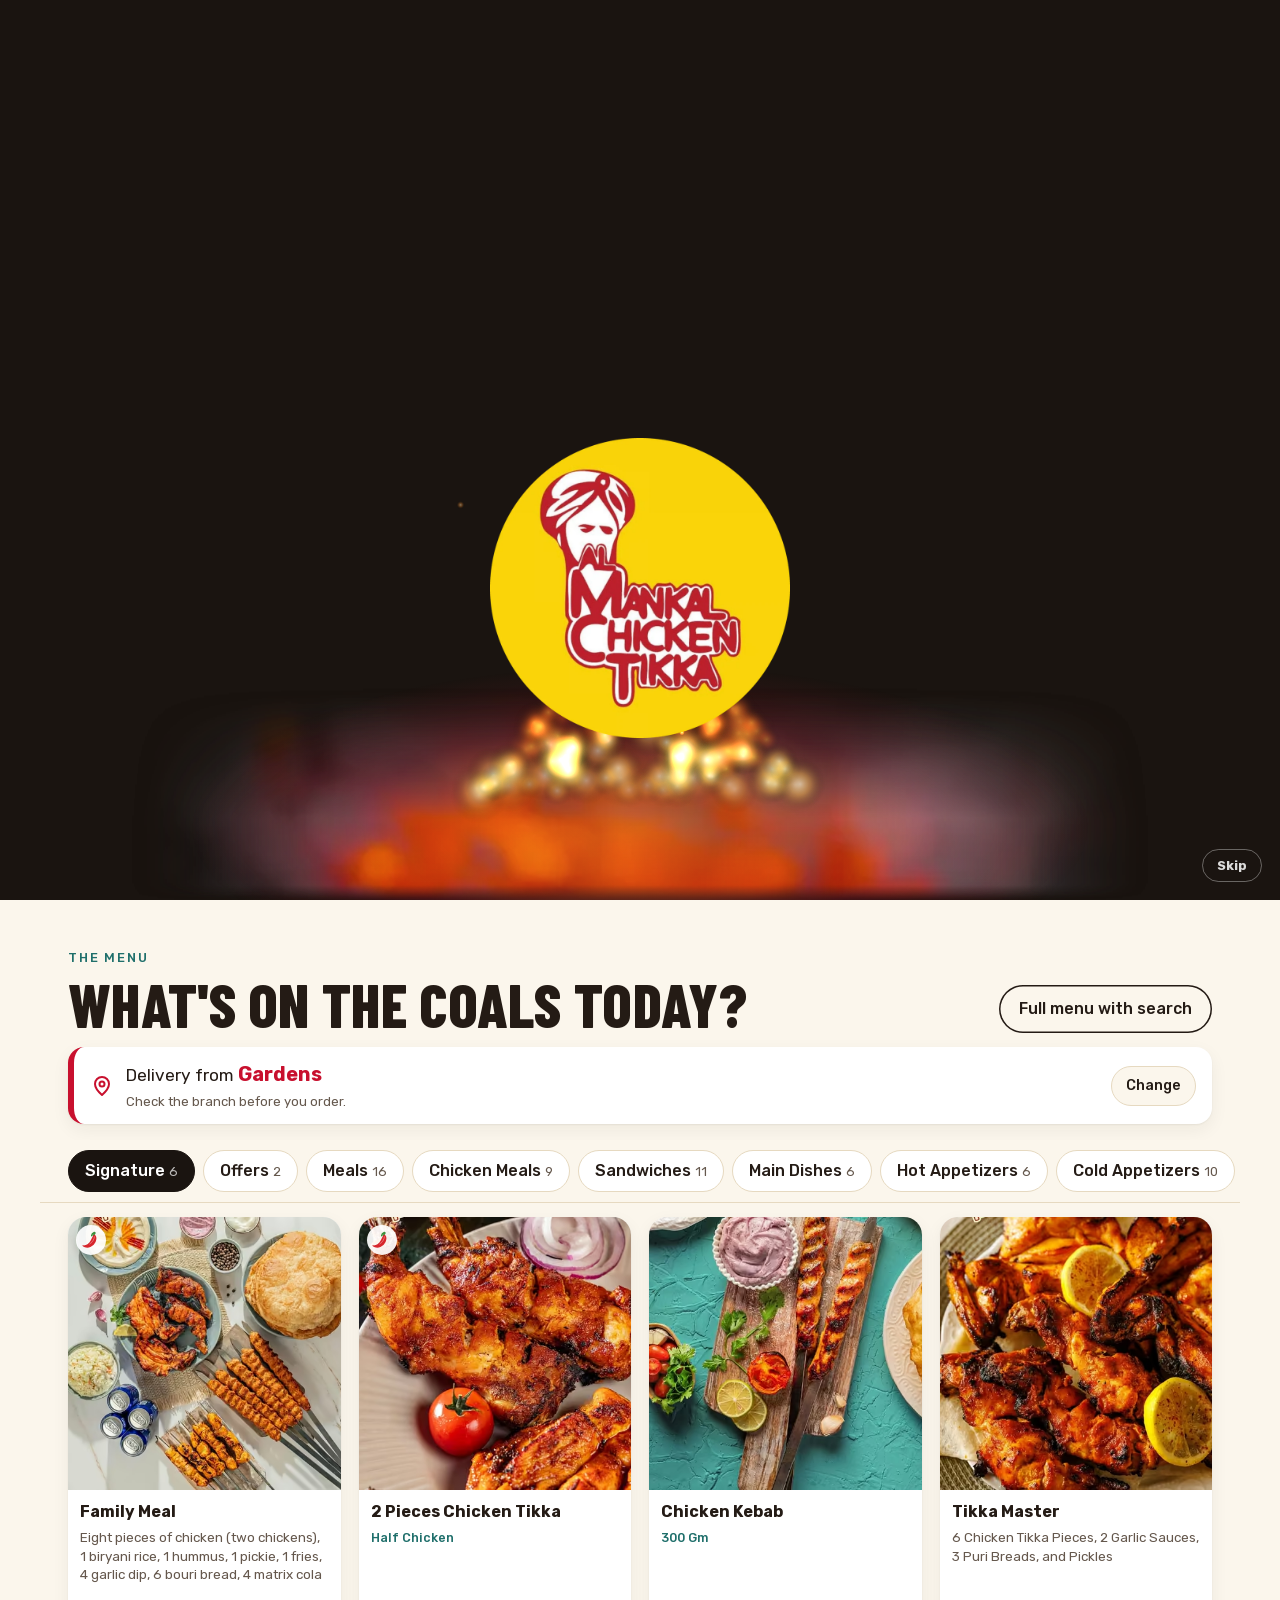
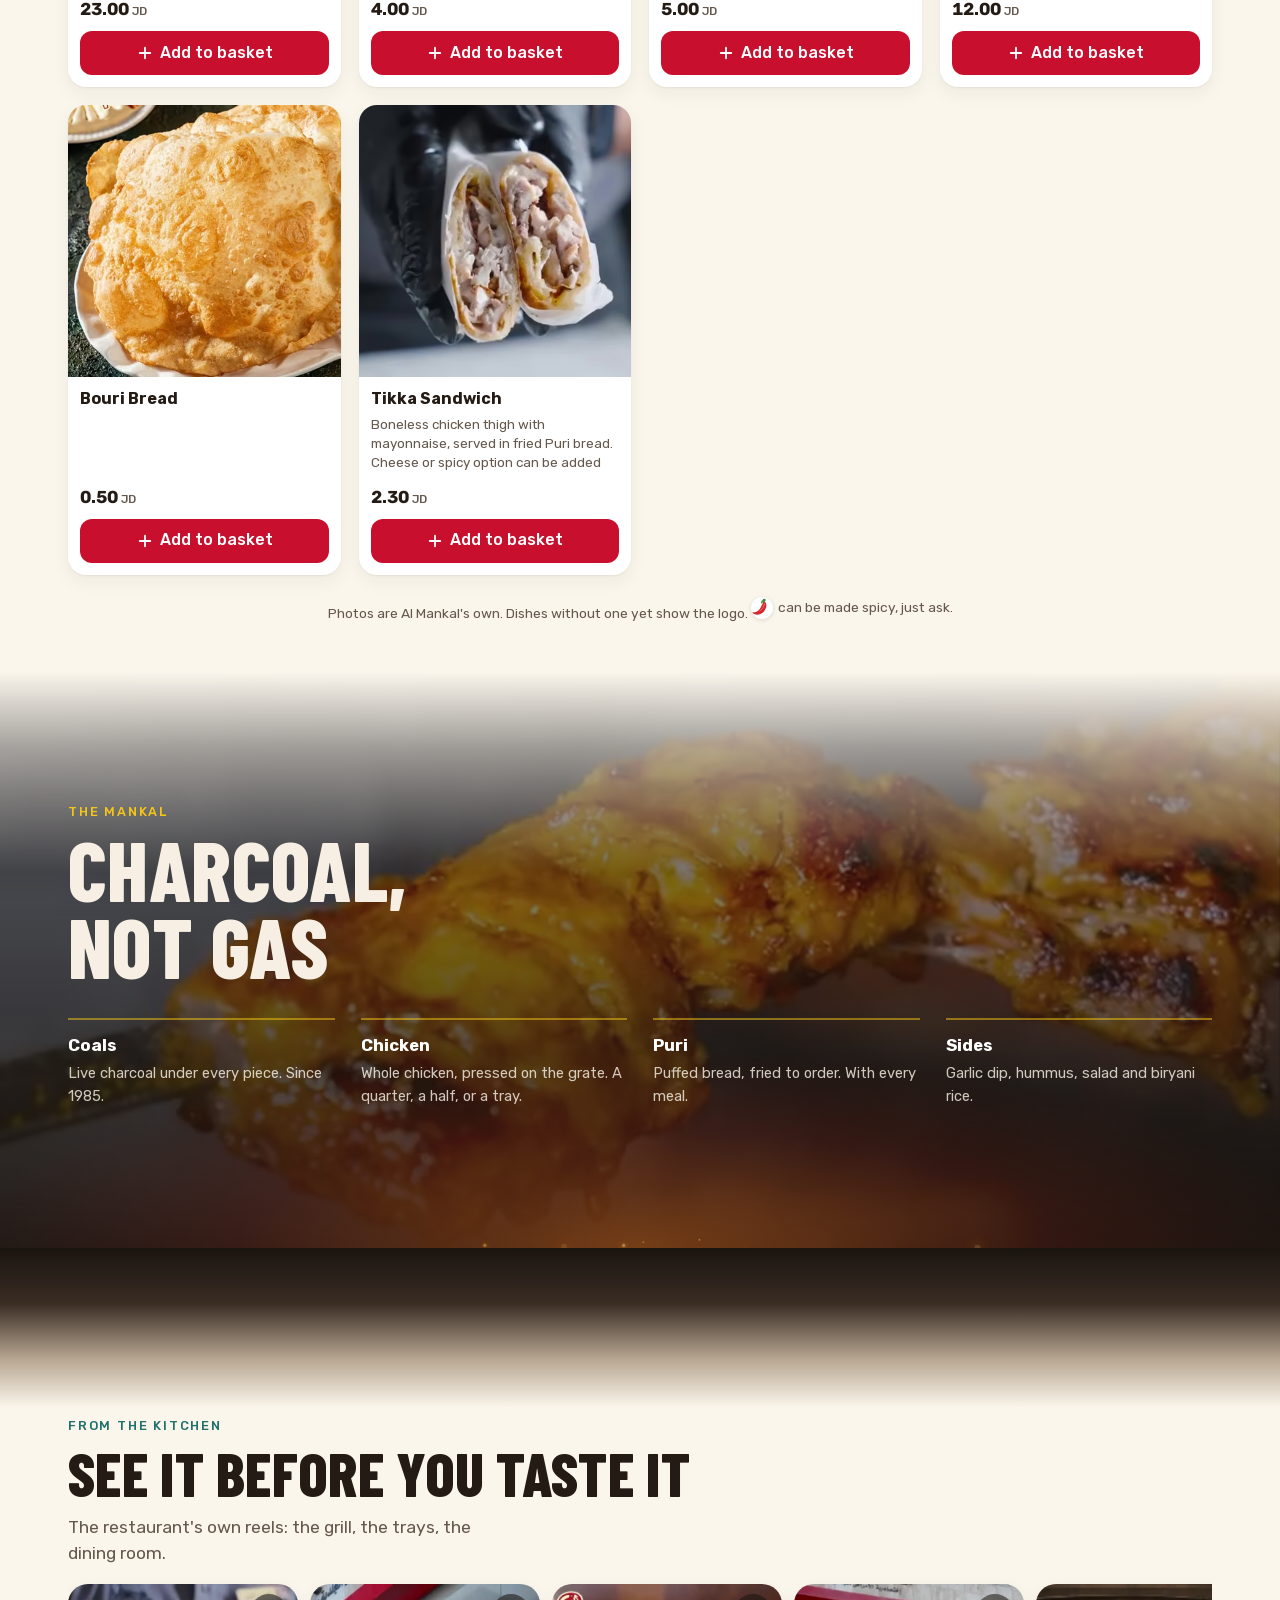
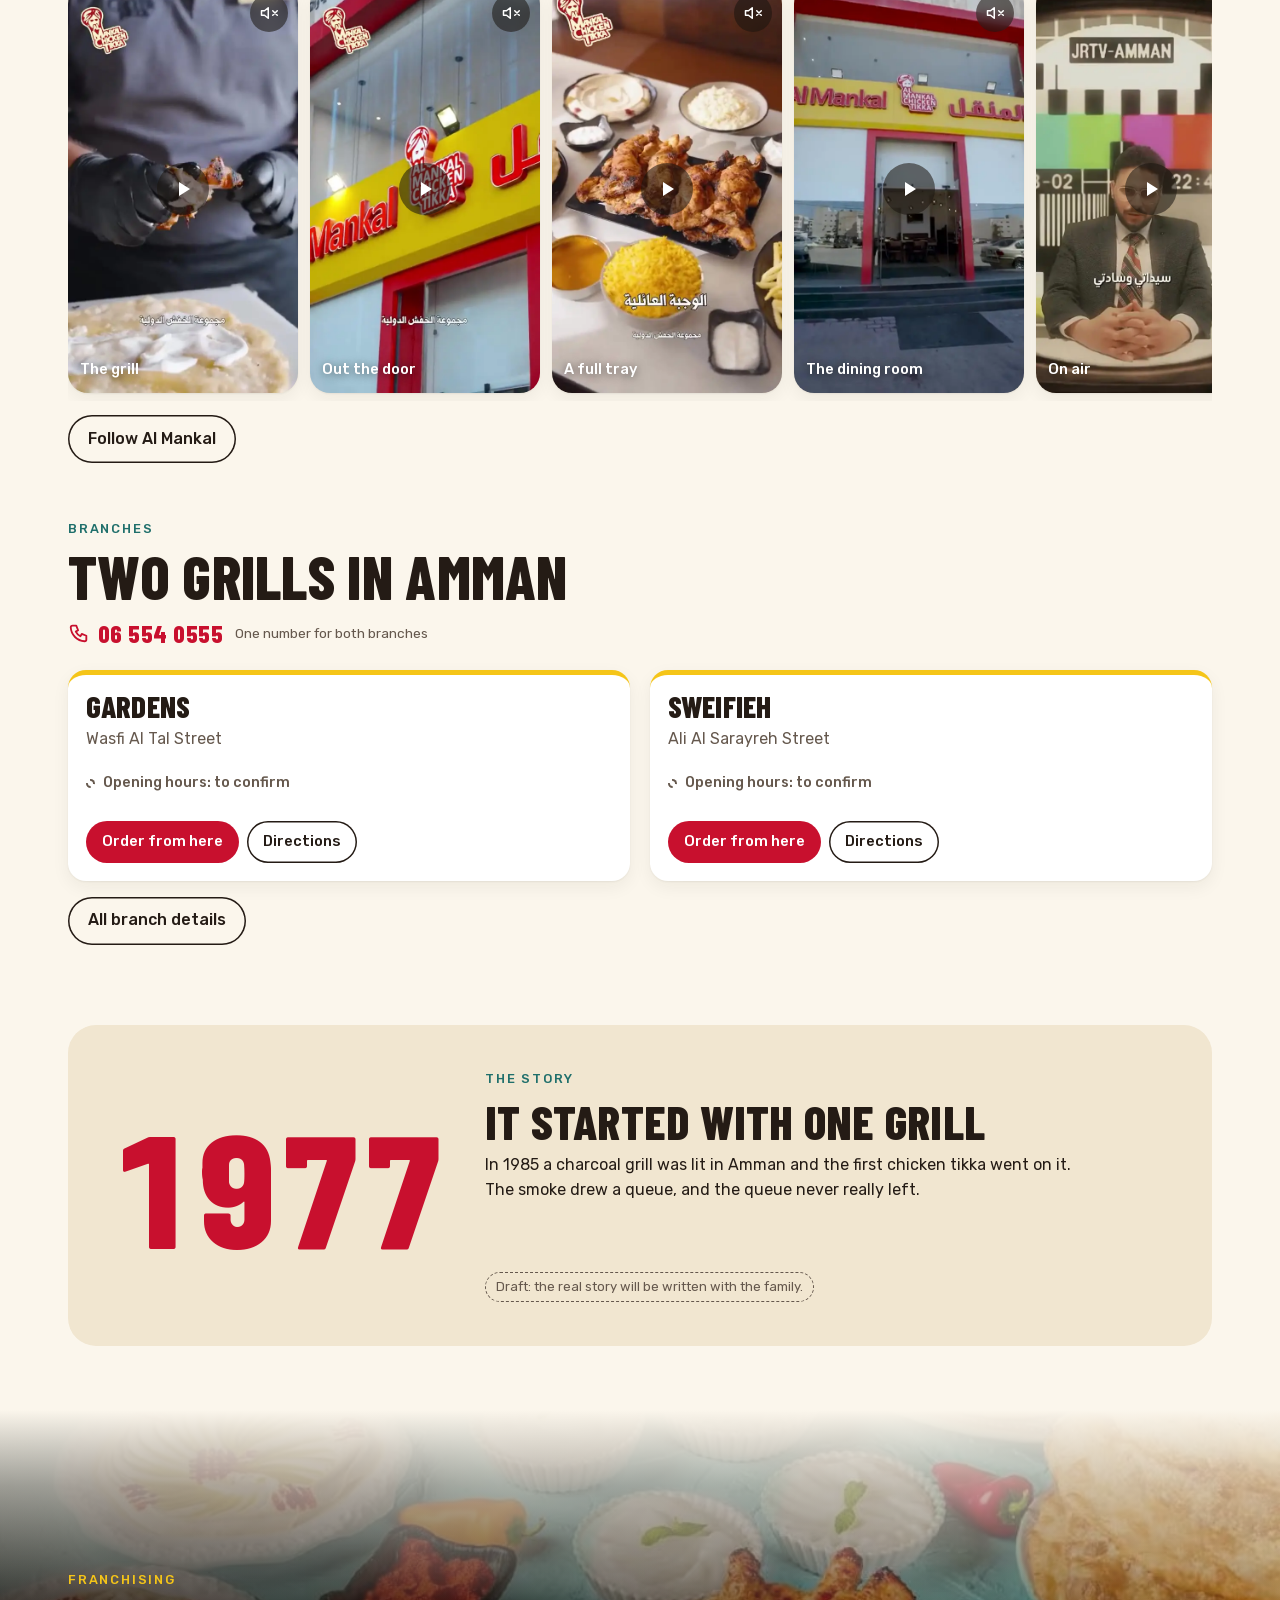
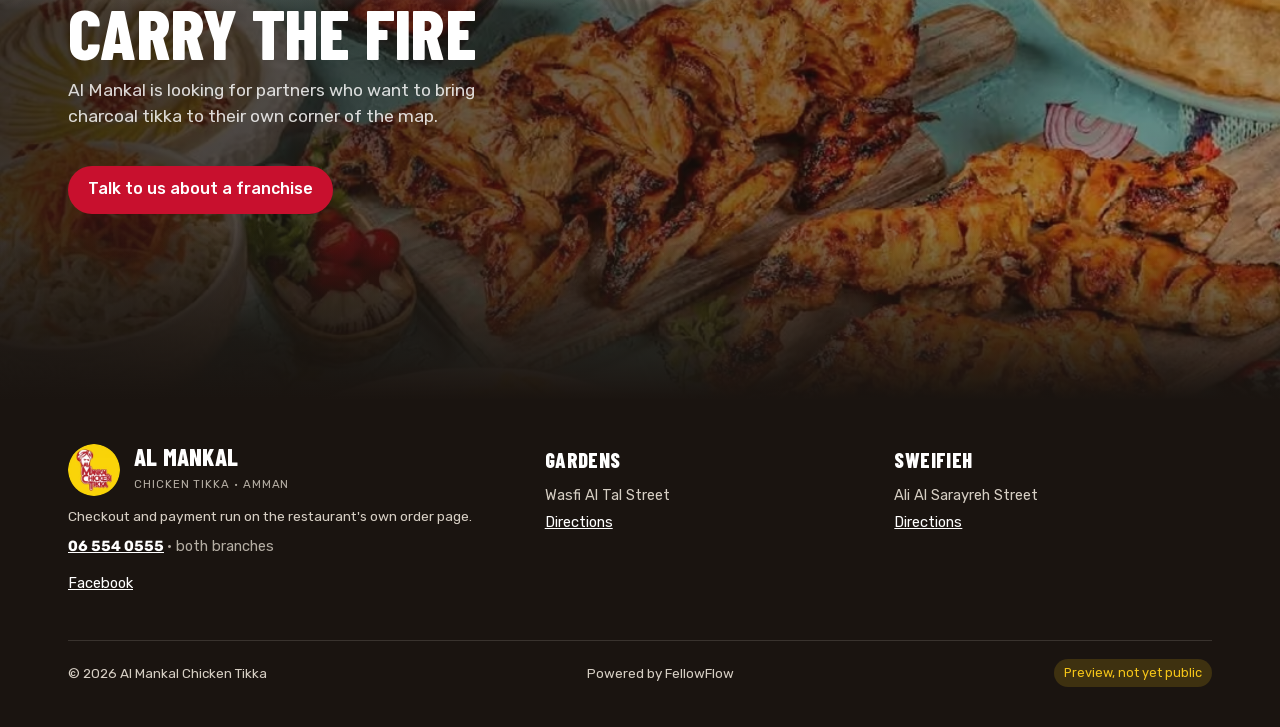
==== index.html @ 83661da3 "Intro: real coals from the grill film, a flame the logo rises through, no count-up The founders reje" ====
<!doctype html>
<html lang="en">
<head>
  <meta charset="utf-8">
  <meta name="viewport" content="width=device-width, initial-scale=1, viewport-fit=cover">
  <!-- PREVIEW: noindex until Saif Khuffash approves the site. Remove this tag, the Disallow in robots.txt and X-Robots-Tag in _headers at launch. -->
  <meta name="robots" content="noindex, nofollow">
  <title>Al Mankal Chicken Tikka | Order charcoal chicken in Amman</title>
  <meta name="description" content="Al Mankal Chicken Tikka: chicken tikka, kebab and tawook over charcoal in Amman since 1985. Pick delivery or pickup, fill your basket, and order from Gardens or Sweifieh.">
  <meta name="theme-color" content="#FBF6EC">
  <link rel="icon" href="assets/img/favicon.svg" type="image/svg+xml">
  <link rel="preload" href="assets/fonts/barlow-condensed-latin-800.woff2" as="font" type="font/woff2" crossorigin>
  <link rel="preload" href="assets/fonts/rubik-latin-400.woff2" as="font" type="font/woff2" crossorigin>
  <link rel="stylesheet" href="assets/css/site.css?v=8">
  <script src="assets/js/lang.js?v=7"></script>
  <link rel="preload" as="image" href="assets/img/s/logo-760.webp">
  <link rel="preload" as="image" href="assets/img/s/bed-cold.webp">
  <link rel="preload" as="image" href="assets/img/s/bed-2.webp">
  <link rel="preload" as="image" type="image/avif" imagesrcset="assets/img/s/spread-marble-480.avif 480w, assets/img/s/spread-marble-800.avif 800w, assets/img/s/spread-marble-1080.avif 1080w" imagesizes="(min-width: 900px) 50vw, 100vw">
  <meta property="og:title" content="Al Mankal Chicken Tikka | On the coals since 1985">
  <meta property="og:description" content="Chicken tikka grilled over real coals in Amman since 1985. Order from Gardens or Sweifieh.">
  <meta property="og:type" content="website">
  <meta property="og:locale" content="en_US">
  <meta property="og:locale:alternate" content="ar_JO">
  <script type="application/ld+json">
  {
    "@context": "https://schema.org",
    "@type": "Restaurant",
    "name": "Al Mankal Chicken Tikka",
    "alternateName": "المنقل تشكن تكا",
    "servesCuisine": ["Chicken tikka", "Grill", "Middle Eastern"],
    "telephone": "+96265540555",
    "foundingDate": "1985",
    "address": { "@type": "PostalAddress", "streetAddress": "Wasfi Al Tal Street", "addressLocality": "Amman", "addressCountry": "JO" },
    "hasMenu": "menu.html",
    "sameAs": ["https://www.facebook.com/ALMANKAL"]
  }
  </script>
</head>
<body data-page="home">
  <!-- The entry: an ember falls onto the cold bed, the coals catch where it lands (the restaurant's own coals, cut from its grill film), a flame climbs and the logo rises out of it, the curtain lifts. Once per tab; Skip in the corner. -->
  <div class="intro" id="intro">
    <div class="intro-stage" aria-hidden="true">
      <i class="intro-drop"></i><i class="intro-impact"></i>
      <div class="intro-bed" id="intro-bed">
        <img src="assets/img/s/bed-cold.webp" alt="" width="720" height="150" decoding="sync" fetchpriority="high">
        <div class="hole"><div class="hot"><img src="assets/img/s/bed-2.webp" alt="" width="720" height="150" decoding="sync" fetchpriority="high"><img src="assets/img/s/bed-1.webp" alt="" width="720" height="150"><img src="assets/img/s/bed-3.webp" alt="" width="720" height="150"></div></div>
        <span class="glow"></span>
      </div>
      <canvas class="intro-fire" id="intro-fire"></canvas>
      <div class="intro-logo"><img src="assets/img/s/logo-760.webp" alt="" width="760" height="760" decoding="sync" fetchpriority="high"><span class="cover"></span></div>
    </div>
    <button class="intro-skip" type="button" data-skip-intro data-t="skip_intro">Skip</button>
  </div>
  <header class="head">
    <a class="skip" href="#menu" data-t="skip">Skip to the menu</a>
    <div class="wrap head-row">
      <a class="brand" href="./" aria-label="Al Mankal Chicken Tikka, home">
        <img src="assets/img/s/logo-380.webp" alt="" width="380" height="380">
        <span><b data-t="brand">Al Mankal</b><small data-t="brand_sub">Chicken tikka · Amman</small></span>
      </a>
      <nav class="head-nav" aria-label="Site">
        <a href="menu.html" data-t="nav_menu">Menu</a>
        <a href="branches.html" data-t="nav_branches">Branches</a>
        <a href="franchise.html" data-t="nav_franchise">Franchising</a>
        <a href="index.html#story" data-t="nav_story">Story</a>
      </nav>
      <button class="lang" id="lang" type="button" data-t="lang_btn">عربي</button>
      <button class="basket-btn" id="basket-btn" type="button" aria-label="Basket" data-t-aria="nav_basket" aria-haspopup="dialog" aria-controls="basket">
        <svg viewBox="0 0 24 24" fill="none" stroke="currentColor" stroke-width="2" stroke-linecap="round" stroke-linejoin="round" aria-hidden="true"><path d="M3 10h18l-1.6 9.2a2 2 0 0 1-2 1.8H6.6a2 2 0 0 1-2-1.8L3 10z"/><path d="M8 10V7a4 4 0 0 1 8 0v3"/></svg>
        <span class="badge" id="basket-count" hidden>0</span>
      </button>
    </div>
  </header>

  <main>
    <section class="hero" aria-labelledby="hero-title">
      <div class="wrap hero-grid">
        <div class="hero-photo">
          <div class="ph">
            <picture>
              <source type="image/avif" srcset="assets/img/s/spread-marble-480.avif 480w, assets/img/s/spread-marble-800.avif 800w, assets/img/s/spread-marble-1080.avif 1080w" sizes="(min-width: 900px) 50vw, 100vw">
              <source type="image/webp" srcset="assets/img/s/spread-marble-480.webp 480w, assets/img/s/spread-marble-800.webp 800w, assets/img/s/spread-marble-1080.webp 1080w" sizes="(min-width: 900px) 50vw, 100vw">
              <img src="assets/img/s/spread-marble-800.webp" alt="A table of Al Mankal chicken tikka, kebab skewers, puri bread, hummus and garlic dip, seen from above" data-t-alt="hero_alt" width="1080" height="999" fetchpriority="high">
            </picture>
          </div>
        </div>
        <div class="hero-text">
          <i class="ember-fly" id="ember-fly" aria-hidden="true"></i>
          <p class="eyebrow rise r1" data-t="hero_eyebrow">Gardens · Sweifieh · Amman</p>
          <h1 class="display rise r2" id="hero-title" data-t="hero_title">On the coals since 1985</h1>
          <!-- The fire line: a bed of coals draws from 1985 to today and ends in a live ember; the ember then jumps to the Call button. -->
          <div class="fireline rise r3" aria-hidden="true"><span class="bed"><i></i></span><i class="tip"></i><b data-t="still_on">still on</b></div>
          <p class="hero-lead rise r3" data-t="lead">Chicken tikka, kebab and tawook over charcoal, with puri bread and garlic.</p>

          <form class="order-card rise r4" id="order-card" action="#menu" aria-labelledby="oc-title">
            <h2 id="oc-title" data-t="how">How do you want it?</h2>
            <div class="seg-row">
              <div class="seg" role="group" aria-label="Delivery or pickup" data-t-aria="mode_aria">
                <button type="button" data-mode="delivery" aria-pressed="true"><svg viewBox="0 0 24 24" fill="none" stroke="currentColor" stroke-width="2" stroke-linecap="round" stroke-linejoin="round" aria-hidden="true"><path d="M3 7h11v9H3z"/><path d="M14 10h4l3 3v3h-7"/><circle cx="7" cy="18" r="2"/><circle cx="17" cy="18" r="2"/></svg><span data-t="delivery">Delivery</span></button>
                <button type="button" data-mode="pickup" aria-pressed="false"><svg viewBox="0 0 24 24" fill="none" stroke="currentColor" stroke-width="2" stroke-linecap="round" stroke-linejoin="round" aria-hidden="true"><path d="M5 8h14l-1 12H6z"/><path d="M9 8V6a3 3 0 0 1 6 0v2"/></svg><span data-t="pickup">Pickup</span></button>
              </div>
              <p class="seg-label" id="from-label" data-t="from">From</p>
              <div class="seg" role="group" aria-labelledby="from-label">
                <button type="button" data-branch="gardens" aria-pressed="true" data-t="br_gardens">Gardens</button>
                <button type="button" data-branch="sweifieh" aria-pressed="false" data-t="br_sweifieh">Sweifieh</button>
              </div>
            </div>
            <div class="order-go">
              <button class="btn btn-red" type="submit"><span data-t="start">Start my order</span><svg viewBox="0 0 24 24" fill="none" stroke="currentColor" stroke-width="2.2" stroke-linecap="round" stroke-linejoin="round" aria-hidden="true"><path d="M12 5v14M5 12l7 7 7-7"/></svg></button>
              <button class="btn btn-line" type="button" data-call><svg viewBox="0 0 24 24" fill="none" stroke="currentColor" stroke-width="2.2" stroke-linecap="round" stroke-linejoin="round" aria-hidden="true"><path d="M5 4h4l2 5-2.5 1.5a11 11 0 0 0 5 5L15 13l5 2v4a2 2 0 0 1-2 2A16 16 0 0 1 3 6a2 2 0 0 1 2-2"/></svg><span data-t="call">Call</span></button>
            </div>
            <p class="note" data-t="mode_note">Address, phone and payment are confirmed on Al Mankal's own order page.</p>
          </form>
        </div>
      </div>
    </section>

    <section class="menu" id="menu" aria-labelledby="menu-title">
      <div class="wrap">
        <div class="again" id="again" hidden></div>
        <div class="menu-head">
          <div>
            <p class="eyebrow" data-t="menu_eyebrow">The menu</p>
            <h2 class="display title" id="menu-title" data-t="menu_title">What's on the coals today?</h2>
          </div>
          <a class="btn btn-line" href="menu.html" data-t="full_menu">Full menu with search</a>
        </div>
        <div class="for-pill" id="menu-for" data-change="#order-card"></div>
        <div class="rail-wrap">
          <div class="rail" id="rail" role="tablist" aria-label="Menu categories" data-t-aria="rail_aria"></div>
        </div>
        <div class="grid" id="grid" role="tabpanel"></div>
        <p class="note menu-foot"><span data-t="photo_note">Photos are Al Mankal's own. Dishes without one yet show the logo.</span> <span class="legend"><i class="chilli" aria-hidden="true"><svg viewBox="0 0 24 24" aria-hidden="true"><path d="M12.2 5.9c.2-1.9 1.4-3.3 3.3-3.9.6-.2 1.1.5.7 1-1 1.1-1.5 2-1.7 3.1" fill="none" stroke="#3b8f3b" stroke-width="1.9" stroke-linecap="round"/><path d="M14.3 5.6c-2.5 3.6-3.4 8.5-7.4 11.2-1.8 1.2-3.9 1.6-5.7 1.3-.6-.1-.9.6-.4 1 2.6 2.1 6.4 2.6 9.8 1.2 4.3-1.8 7.3-6 7.6-10.7.1-1.8-.4-3.3-1.4-4.3-.8-.8-2-.6-2.5.3Z" fill="#d7262d"/><path d="M15.8 7.3c-.5 3.4-2.6 6.9-6 9.1" fill="none" stroke="rgba(255,255,255,.35)" stroke-width="1.2" stroke-linecap="round"/></svg></i><span data-t="mn_legend">can be made spicy, just ask.</span></span></p>
      </div>
    </section>

    <section class="fire" aria-labelledby="fire-title">
      <div class="fire-media" aria-hidden="true"><video id="fire-video" muted loop playsinline preload="none"></video></div>
      <div class="glow" aria-hidden="true"></div>
      <canvas aria-hidden="true"></canvas>
      <div class="wrap">
        <p class="eyebrow ap" data-t="film_eyebrow">The mankal</p>
        <h2 class="display" id="fire-title" data-t="film_title" data-split>Charcoal, not gas</h2>
        <ul class="truths">
          <li class="ap d1"><b data-t="film_1_w">Coals</b><p data-t="film_1_p">Every piece of chicken at Al Mankal goes over live charcoal. The smoke is the seasoning, and it has been since 1985.</p></li>
          <li class="ap d2"><b data-t="film_2_w">Chicken</b><p data-t="film_2_p">Whole chickens cut and pressed on the grate, sold by the piece: a quarter, a half, or a tray for the family.</p></li>
          <li class="ap d3"><b data-t="film_3_w">Puri</b><p data-t="film_3_p">A thin dough dropped in the fryer until it balloons. Every sandwich is wrapped in it and every meal comes with it.</p></li>
          <li class="ap d4"><b data-t="film_4_w">Sides</b><p data-t="film_4_p">Garlic dip, hummus, Turkish salad and biryani rice with curry sauce. The table is not complete without them.</p></li>
        </ul>
      </div>
    </section>

    <section class="reels-sec" aria-labelledby="reels-title">
      <div class="wrap">
        <p class="eyebrow ap" data-t="reels_eyebrow">From the kitchen</p>
        <h2 class="display title ap d1" id="reels-title" data-t="reels_title">See it before you taste it</h2>
        <p class="lead ap d2" data-t="reels_lead">The restaurant's own reels: the grill, the trays, the dining room.</p>
        <div class="reels" id="reels"></div>
        <p class="reels-cta ap"><a class="btn btn-line" id="follow" href="https://www.facebook.com/ALMANKAL" target="_blank" rel="noopener" data-t="reels_follow">Follow Al Mankal</a></p>
      </div>
    </section>

    <section class="branches" id="branches" aria-labelledby="br-title">
      <div class="wrap">
        <p class="eyebrow ap" data-t="br_eyebrow">Branches</p>
        <h2 class="display title ap d1" id="br-title" data-t="br_title">Two grills in Amman</h2>
        <p class="one-number ap d2"><a dir="ltr" href="tel:+96265540555"><svg viewBox="0 0 24 24" fill="none" stroke="currentColor" stroke-width="2" stroke-linecap="round" stroke-linejoin="round" aria-hidden="true"><path d="M5 4h4l2 5-2.5 1.5a11 11 0 0 0 5 5L15 13l5 2v4a2 2 0 0 1-2 2A16 16 0 0 1 3 6a2 2 0 0 1 2-2"/></svg><span>06 554 0555</span></a><span class="note" data-t="one_number">One number for both branches</span></p>
        <div class="br-grid">
          <article class="br ap" id="gardens">
            <h3 class="display" data-t="br_gardens">Gardens</h3>
            <p class="addr" data-t="br_gardens_addr">Wasfi Al Tal Street</p>
            <p class="hours tbc" data-hours="gardens"><i></i><span data-t="hours_tbc">Opening hours: to confirm</span></p>
            <div class="acts">
              <a class="btn btn-red btn-small" href="#menu" data-pick="gardens" data-t="br_order">Order from here</a>
              <a class="btn btn-line btn-small" href="https://www.google.com/maps/search/?api=1&amp;query=Al+Mankal+Chicken+Tikka+Wasfi+Al+Tal+Street+Amman" target="_blank" rel="noopener" data-t="br_dir">Directions</a>
            </div>
          </article>
          <article class="br ap" id="sweifieh">
            <h3 class="display" data-t="br_sweifieh">Sweifieh</h3>
            <p class="addr" data-t="br_sweifieh_addr">Ali Al Sarayreh Street</p>
            <p class="hours tbc" data-hours="sweifieh"><i></i><span data-t="hours_tbc">Opening hours: to confirm</span></p>
            <div class="acts">
              <a class="btn btn-red btn-small" href="#menu" data-pick="sweifieh" data-t="br_order">Order from here</a>
              <a class="btn btn-line btn-small" href="https://www.google.com/maps/search/?api=1&amp;query=Al+Mankal+Chicken+Tikka+Ali+Al+Sarayreh+Street+Sweifieh+Amman" target="_blank" rel="noopener" data-t="br_dir">Directions</a>
            </div>
          </article>
        </div>
        <p class="ap" style="margin-top:16px"><a class="btn btn-line" href="branches.html" data-t="br_all">All branch details</a></p>
      </div>
    </section>

    <section class="story" id="story" aria-labelledby="st-title">
      <div class="wrap">
        <div class="story-in">
          <p class="year" aria-hidden="true" data-count="1985">1985</p>
          <div>
            <p class="eyebrow ap" data-t="st_eyebrow">The story</p>
            <h2 class="display ap d1" id="st-title" data-t="st_title">It started with one grill</h2>
            <p class="ap d2" data-t="st_p1">In 1985 a charcoal grill was lit in Amman and the first chicken tikka went on it. The smoke drew a queue, and the queue never really left.</p>
            <p class="ap d3" data-t="st_p2">Forty-one years later the coals are still lit the same way, in two branches, for the same city.</p>
            <span class="draft ap d4" data-t="st_draft">Draft: the real story will be written with the family.</span>
          </div>
        </div>
      </div>
    </section>

    <section class="band" aria-labelledby="fr-title">
      <div class="band-media" aria-hidden="true"><picture><source type="image/avif" srcset="assets/img/s/spread-teal-480.avif 480w, assets/img/s/spread-teal-960.avif 960w, assets/img/s/spread-teal-1080.avif 1080w" sizes="100vw"><source type="image/webp" srcset="assets/img/s/spread-teal-480.webp 480w, assets/img/s/spread-teal-960.webp 960w, assets/img/s/spread-teal-1080.webp 1080w" sizes="100vw"><img src="assets/img/s/spread-teal-480.webp" alt="" width="1080" height="999" loading="lazy" decoding="async"></picture></div>
      <div class="wrap">
        <p class="eyebrow ap" data-t="fr_eyebrow">Franchising</p>
        <h2 class="display ap d1" id="fr-title" data-t="fr_title">Carry the fire</h2>
        <p class="lead ap d2" data-t="fr_lead">Al Mankal is looking for partners who want to bring charcoal tikka to their own corner of the map.</p>
        <p class="ap d3"><a class="btn btn-red" href="franchise.html" data-t="fr_cta">Talk to us about a franchise</a></p>
      </div>
    </section>
  </main>

  <footer class="foot">
    <div class="wrap">
      <div class="foot-grid">
        <div>
          <a class="brand" href="./" aria-label="Al Mankal Chicken Tikka, home"><img src="assets/img/s/logo-124.webp" alt="" width="124" height="124" loading="lazy" decoding="async"><span><b data-t="brand">Al Mankal</b><small data-t="brand_sub">Chicken tikka · Amman</small></span></a>
          <p class="note" style="color:inherit" data-t="ft_order_note">Checkout and payment run on the restaurant's own order page.</p>
          <p class="ft-tel"><a dir="ltr" href="tel:+96265540555">06 554 0555</a> <span data-t="ft_one">· both branches</span></p>
          <p><a href="https://www.facebook.com/ALMANKAL" target="_blank" rel="noopener">Facebook</a></p>
        </div>
        <div>
          <h2 data-t="br_gardens">Gardens</h2>
          <ul>
            <li data-t="br_gardens_addr">Wasfi Al Tal Street</li>
            <li><a href="https://www.google.com/maps/search/?api=1&amp;query=Al+Mankal+Chicken+Tikka+Wasfi+Al+Tal+Street+Amman" target="_blank" rel="noopener" data-t="br_dir">Directions</a></li>
          </ul>
        </div>
        <div>
          <h2 data-t="br_sweifieh">Sweifieh</h2>
          <ul>
            <li data-t="br_sweifieh_addr">Ali Al Sarayreh Street</li>
            <li><a href="https://www.google.com/maps/search/?api=1&amp;query=Al+Mankal+Chicken+Tikka+Ali+Al+Sarayreh+Street+Sweifieh+Amman" target="_blank" rel="noopener" data-t="br_dir">Directions</a></li>
          </ul>
        </div>
      </div>
      <div class="foot-bottom">
        <span>© 2026 Al Mankal Chicken Tikka</span>
        <span data-t="ft_made">Powered by FellowFlow</span>
        <span class="pill" data-t="ft_preview">Preview, not yet public</span>
      </div>
    </div>
  </footer>

  <nav class="bar" aria-label="Quick actions" data-t-aria="bar_aria">
    <button type="button" id="bar-menu"><svg viewBox="0 0 24 24" fill="none" stroke="currentColor" stroke-width="2" stroke-linecap="round" aria-hidden="true"><path d="M4 6h16M4 12h16M4 18h10"/></svg><span data-t="nav_menu">Menu</span></button>
    <button type="button" class="bar-basket" id="bar-basket"><svg viewBox="0 0 24 24" fill="none" stroke="currentColor" stroke-width="2" stroke-linecap="round" stroke-linejoin="round" aria-hidden="true"><path d="M3 10h18l-1.6 9.2a2 2 0 0 1-2 1.8H6.6a2 2 0 0 1-2-1.8L3 10z"/><path d="M8 10V7a4 4 0 0 1 8 0v3"/></svg><span id="bar-label" data-t="bar_basket">Basket</span><span class="bar-total" id="bar-total" hidden></span></button>
    <button type="button" data-call><svg viewBox="0 0 24 24" fill="none" stroke="currentColor" stroke-width="2" stroke-linecap="round" stroke-linejoin="round" aria-hidden="true"><path d="M22 16.9v3a2 2 0 0 1-2.2 2 19.8 19.8 0 0 1-8.6-3.1 19.5 19.5 0 0 1-6-6A19.8 19.8 0 0 1 2.1 4.2 2 2 0 0 1 4.1 2h3a2 2 0 0 1 2 1.7c.1.9.4 1.8.7 2.7a2 2 0 0 1-.5 2.1L8 9.8a16 16 0 0 0 6 6l1.3-1.3a2 2 0 0 1 2.1-.4c.9.3 1.8.6 2.7.7a2 2 0 0 1 1.7 2z"/></svg><span data-t="call">Call</span></button>
  </nav>

  <!-- Which branch? Every Call button opens this sheet. CONFIRM: both branches on one number (the old site banner shows 06 553 1886). -->
  <div class="sheet" id="sheet" role="dialog" aria-modal="true" aria-labelledby="sheet-title" hidden>
    <div class="sheet-back" data-close-sheet></div>
    <div class="sheet-panel">
      <h2 class="display" id="sheet-title" data-t="sheet_title">Call Al Mankal</h2>
      <p class="note" data-t="sheet_lead">One number for both branches. Say which branch when they answer.</p>
      <a class="btn btn-red sheet-call" href="tel:+96265540555"><svg viewBox="0 0 24 24" fill="none" stroke="currentColor" stroke-width="2" stroke-linecap="round" stroke-linejoin="round" aria-hidden="true"><path d="M5 4h4l2 5-2.5 1.5a11 11 0 0 0 5 5L15 13l5 2v4a2 2 0 0 1-2 2A16 16 0 0 1 3 6a2 2 0 0 1 2-2"/></svg><span data-t="call">Call</span> <bdi dir="ltr">06 554 0555</bdi></a>
      <ul class="sheet-br">
        <li><b data-t="br_gardens">Gardens</b><span class="note" data-t="br_gardens_addr">Wasfi Al Tal Street</span><a href="https://www.google.com/maps/search/?api=1&amp;query=Al+Mankal+Chicken+Tikka+Wasfi+Al+Tal+Street+Amman" target="_blank" rel="noopener" data-t="br_dir">Directions</a></li>
        <li><b data-t="br_sweifieh">Sweifieh</b><span class="note" data-t="br_sweifieh_addr">Ali Al Sarayreh Street</span><a href="https://www.google.com/maps/search/?api=1&amp;query=Al+Mankal+Chicken+Tikka+Ali+Al+Sarayreh+Street+Sweifieh+Amman" target="_blank" rel="noopener" data-t="br_dir">Directions</a></li>
      </ul>
      <button class="x" type="button" data-close-sheet aria-label="Close" data-t-aria="close"><svg viewBox="0 0 24 24" fill="none" stroke="currentColor" stroke-width="2.2" stroke-linecap="round" aria-hidden="true"><path d="M6 6l12 12M18 6 6 18"/></svg></button>
    </div>
  </div>

  <!-- The basket: lives in localStorage, rendered by site.js. Checkout hands over to the restaurant's MakanE order page. -->
  <div class="drawer" id="basket" role="dialog" aria-modal="true" aria-labelledby="bk-title" hidden>
    <div class="drawer-back" data-close-basket></div>
    <aside class="drawer-panel">
      <header class="drawer-head">
        <h2 class="display" id="bk-title" data-t="bk_title">Your basket</h2>
        <span class="drawer-count" id="bk-count"></span>
        <button class="x" type="button" data-close-basket aria-label="Close" data-t-aria="close"><svg viewBox="0 0 24 24" fill="none" stroke="currentColor" stroke-width="2.2" stroke-linecap="round" aria-hidden="true"><path d="M6 6l12 12M18 6 6 18"/></svg></button>
      </header>
      <div class="drawer-body" id="bk-body"></div>
      <footer class="drawer-foot" id="bk-foot"></footer>
    </aside>
  </div>

  <script src="assets/js/content.js?v=7"></script>
  <script src="assets/js/menu-data.js?v=7"></script>
  <script src="assets/js/site.js?v=8"></script>
</body>
</html>
---- assets/css/site.css ----
/* AL MANKAL, "Sufra": the family table in daylight, the menu first, the fire kept for the moments that earn it.
   Signature: the logo burns in from the bottom up (a soot cover slides off it) and the curtain lifts onto a cream page
   that assembles itself: the table photo settles, the words rise, the order card lands. One dark band carries the grill film and embers.
   Colour: the logo's own yellow and red, the char of the grill, the teal of the restaurant's photo tables.
   Type: Barlow Condensed 800 (Latin display), Lalezar (Arabic display), Rubik (Latin text), IBM Plex Sans Arabic (Arabic text). All SIL OFL, self-hosted.
   Motion: transform and opacity only, 150-250 ms for feedback, one orchestrated moment per section. Reduce Motion gets a calm version. */

@font-face { font-family: 'Barlow Condensed'; font-weight: 800; font-display: swap; src: url('../fonts/barlow-condensed-latin-800.woff2') format('woff2'); unicode-range: U+0000-00FF, U+0131, U+0152-0153, U+02BB-02BC, U+02C6, U+02DA, U+02DC, U+2000-206F, U+20AC, U+2122, U+2191, U+2193, U+2212, U+2215, U+FEFF, U+FFFD; }
@font-face { font-family: 'Lalezar'; font-weight: 400; font-display: swap; src: url('../fonts/lalezar-arabic-400.woff2') format('woff2'); unicode-range: U+0600-06FF, U+0750-077F, U+08A0-08FF, U+200C-200E, U+FB50-FDFF, U+FE70-FEFC; }
@font-face { font-family: 'Plex Arabic'; font-weight: 400; font-display: swap; src: url('../fonts/ibm-plex-sans-arabic-arabic-400.woff2') format('woff2'); unicode-range: U+0600-06FF, U+0750-077F, U+08A0-08FF, U+200C-200E, U+FB50-FDFF, U+FE70-FEFC; }
@font-face { font-family: 'Plex Arabic'; font-weight: 500; font-display: swap; src: url('../fonts/ibm-plex-sans-arabic-arabic-500.woff2') format('woff2'); unicode-range: U+0600-06FF, U+0750-077F, U+08A0-08FF, U+200C-200E, U+FB50-FDFF, U+FE70-FEFC; }
@font-face { font-family: 'Plex Arabic'; font-weight: 700; font-display: swap; src: url('../fonts/ibm-plex-sans-arabic-arabic-700.woff2') format('woff2'); unicode-range: U+0600-06FF, U+0750-077F, U+08A0-08FF, U+200C-200E, U+FB50-FDFF, U+FE70-FEFC; }
@font-face { font-family: 'Rubik'; font-weight: 400; font-display: swap; src: url('../fonts/rubik-latin-400.woff2') format('woff2'); unicode-range: U+0000-00FF, U+0131, U+0152-0153, U+02BB-02BC, U+02C6, U+02DA, U+02DC, U+2000-206F, U+20AC, U+2122, U+2212, U+FEFF, U+FFFD; }
@font-face { font-family: 'Rubik'; font-weight: 500; font-display: swap; src: url('../fonts/rubik-latin-500.woff2') format('woff2'); unicode-range: U+0000-00FF, U+0131, U+0152-0153, U+02BB-02BC, U+02C6, U+02DA, U+02DC, U+2000-206F, U+20AC, U+2122, U+2212, U+FEFF, U+FFFD; }
@font-face { font-family: 'Rubik'; font-weight: 700; font-display: swap; src: url('../fonts/rubik-latin-700.woff2') format('woff2'); unicode-range: U+0000-00FF, U+0131, U+0152-0153, U+02BB-02BC, U+02C6, U+02DA, U+02DC, U+2000-206F, U+20AC, U+2122, U+2212, U+FEFF, U+FFFD; }

:root {
  --cream: #FBF6EC;
  --paper: #FFFFFF;
  --sand: #F1E6D0;
  --line: #E6D9C0;
  --ink: #241B15;
  --muted: #65584D;
  --char: #1A1410;
  --red: #C8102E;
  --red-d: #A00C24;
  --yellow: #F5C518;
  --teal: #1F6F6B;
  --ember: #FF8A2A;
  --open: #1E8A4C;

  --display: 'Barlow Condensed', 'Lalezar', Impact, sans-serif;
  --text: 'Rubik', 'Plex Arabic', system-ui, sans-serif;
  --gutter: 16px;
  --max: 1200px;
  --head: 72px;
  --radius: 18px;
  --ease: cubic-bezier(.2, .7, .2, 1);
  --spring: cubic-bezier(.34, 1.4, .64, 1);
  --shadow: 0 1px 2px rgba(36, 27, 21, .06), 0 6px 18px rgba(36, 27, 21, .06);
  --shadow-up: 0 2px 4px rgba(36, 27, 21, .06), 0 14px 32px rgba(36, 27, 21, .12);
}
html[lang="ar"] { --display: 'Lalezar', 'Barlow Condensed', sans-serif; --text: 'Plex Arabic', 'Rubik', system-ui, sans-serif; }
@media (min-width: 700px) { :root { --gutter: 28px; --head: 84px; } }

*, *::before, *::after { box-sizing: border-box; }
html { -webkit-text-size-adjust: 100%; scroll-padding-top: calc(var(--head) + 64px); }
body { margin: 0; background: var(--cream); color: var(--ink); font: 400 16px/1.55 var(--text); -webkit-font-smoothing: antialiased; overflow-x: clip; }
html[lang="ar"] body { font-size: 17px; line-height: 1.7; }
img, video, picture, svg { display: block; max-width: 100%; }
a { color: inherit; }
button { font: inherit; color: inherit; }
[hidden] { display: none !important; }
:focus-visible { outline: 3px solid var(--teal); outline-offset: 2px; border-radius: 6px; }
.wrap { width: 100%; max-width: var(--max); margin: 0 auto; padding: 0 var(--gutter); }
.sr { position: absolute; width: 1px; height: 1px; overflow: hidden; clip: rect(0 0 0 0); white-space: nowrap; }
.skip { position: absolute; left: 8px; top: -60px; z-index: 90; background: var(--char); color: #fff; padding: 10px 14px; border-radius: 10px; text-decoration: none; }
.skip:focus { top: 8px; }
main:focus { outline: none; }

.display { font-family: var(--display); font-weight: 800; text-transform: uppercase; letter-spacing: .005em; line-height: .92; margin: 0; }
html[lang="ar"] .display { font-weight: 400; text-transform: none; line-height: 1.15; letter-spacing: 0; }
.eyebrow { font-size: .8rem; font-weight: 500; letter-spacing: .14em; text-transform: uppercase; color: var(--teal); margin: 0 0 10px; }
html[lang="ar"] .eyebrow { letter-spacing: 0; font-size: .92rem; }
.note { font-size: .86rem; color: var(--muted); margin: 0; }
html[lang="ar"] .note { font-size: .92rem; }
.lead { font-size: 1.1rem; line-height: 1.5; color: var(--muted); margin: 12px 0 0; max-width: 40ch; }
.title { font-size: clamp(2.3rem, 1.7rem + 2.6vw, 3.8rem); }
.centre { text-align: center; }
.centre .lead { margin-inline: auto; }

/* Buttons: red means "this moves your order forward". Everything else is quiet. */
.btn { display: inline-flex; align-items: center; justify-content: center; gap: 8px; min-height: 48px; padding: 0 20px; border-radius: 999px; border: 0; cursor: pointer; font-weight: 500; text-decoration: none; white-space: nowrap; transition: background-color 180ms var(--ease), transform 160ms var(--ease), box-shadow 180ms var(--ease); -webkit-tap-highlight-color: transparent; }
.btn svg { width: 20px; height: 20px; flex: none; }
.btn:active { transform: scale(.97); }
.btn-red { background: var(--red); color: #fff; }
.btn-line { background: transparent; color: var(--ink); box-shadow: inset 0 0 0 1.5px var(--ink); }
.btn-char { background: var(--char); color: #fff; }
.btn-bone { background: #fff; color: var(--ink); box-shadow: inset 0 0 0 1.5px var(--line); }
.btn-small { min-height: 42px; padding: 0 16px; font-size: .92rem; }
@media (hover: hover) {
  .btn-red:hover { background: var(--red-d); }
  .btn-line:hover { background: rgba(36, 27, 21, .06); }
  .btn-char:hover { background: #000; }
  .btn-bone:hover { box-shadow: inset 0 0 0 1.5px var(--ink); }
}

/* ---------- reveals: elements marked .ap rise once when they scroll into view (site.js adds .in) ---------- */
.ap { opacity: 0; transform: translateY(18px); transition: opacity 600ms var(--ease), transform 700ms var(--ease); }
.ap.in { opacity: 1; transform: none; }
.ap.d1 { transition-delay: 80ms; } .ap.d2 { transition-delay: 160ms; } .ap.d3 { transition-delay: 240ms; } .ap.d4 { transition-delay: 320ms; }
body.no-js .ap, body.no-io .ap { opacity: 1; transform: none; }

/* ---------- the entry ---------- */
.intro { position: fixed; inset: 0; z-index: 80; background: var(--char); overflow: hidden; will-change: transform; --bedw: min(max(150vw, 100%), 1040px); --bedh: calc(var(--bedw) / 4.8); --logo: min(56vw, 300px); }
.intro::before { content: ''; position: absolute; inset: auto 0 -30%; height: 80%; background: radial-gradient(50% 60% at 50% 100%, rgba(255, 122, 26, .4), rgba(200, 16, 46, .14) 45%, transparent 72%); opacity: 0; transition: opacity 1200ms var(--ease); }
.intro.burn::before { opacity: 1; }
.intro-stage { position: absolute; inset: 0; transition: transform 700ms var(--ease), opacity 500ms var(--ease); }
/* The bed is the restaurant's own coals, cut from its grill film (assets/video/grill-tall.mp4 at 2.4, 2.6 and 2.9 s; the rows above the watermark), shot with the lens on the chicken, so the coals sit soft behind it.
   Cold first: the same bed in grey. The hot coals live in a round window that grows from where the ember lands while they shrink by the same amount, so they stay put and only the window moves (transform only). Three real frames cross-fade: the flicker is the film's own. */
.intro-bed { position: absolute; left: 50%; bottom: 0; width: var(--bedw); height: var(--bedh); transform: translateX(-50%); }
.intro-bed img { position: absolute; inset: 0; width: 100%; height: 100%; display: block; }
.intro-bed .hole { position: absolute; left: 50%; top: 55%; width: 140%; aspect-ratio: 1; border-radius: 50%; overflow: hidden; transform: translate(-50%, -50%) scale(.02); will-change: transform; opacity: 0; }
.intro.wake .intro-bed .hole { opacity: 1; }
.intro-bed .hot { position: absolute; left: calc(var(--bedw) * .2); top: calc(var(--bedw) * .7 - var(--bedh) * .55); width: var(--bedw); height: var(--bedh); transform-origin: 50% 55%; transform: scale(50); will-change: transform; }
.intro-bed .hot img:nth-child(n+2) { opacity: 0; }
.intro.wake .intro-bed .hot img:nth-child(2) { animation: coal-a 1.9s ease-in-out infinite alternate; }
.intro.wake .intro-bed .hot img:nth-child(3) { animation: coal-a 2.7s 600ms ease-in-out infinite alternate; }
@keyframes coal-a { from { opacity: 0; } to { opacity: 1; } }
.intro-bed .glow { position: absolute; left: -10%; right: -10%; top: -70%; bottom: -20%; background: radial-gradient(50% 55% at 50% 72%, rgba(255, 138, 42, .5), rgba(200, 16, 46, .2) 46%, transparent 72%); opacity: 0; }
.intro.wake .intro-bed .glow { animation: glow-up 1300ms 150ms var(--ease) forwards, breathe 2.4s 1500ms ease-in-out infinite alternate; }
@keyframes glow-up { to { opacity: 1; } }
.intro-impact { position: fixed; left: 50%; top: var(--ty, 50%); width: 30px; height: 30px; margin: -15px 0 0 -15px; border-radius: 50%; background: radial-gradient(circle, #fff6d0, #ff8a2a 38%, transparent 70%); opacity: 0; transform: scale(.2); }
.intro.wake .intro-impact { animation: impact 520ms ease-out forwards; }
@keyframes impact { 0% { opacity: 1; transform: scale(.2); } 100% { opacity: 0; transform: scale(2.8); } }
.intro-drop { position: fixed; top: -14px; left: 50%; width: 6px; height: 6px; margin-left: -3px; border-radius: 50%; background: var(--ember); box-shadow: 0 0 12px 4px rgba(255, 138, 42, .7); opacity: 0; }
.intro-drop.go { animation: drop 640ms cubic-bezier(.5, 0, .9, .6) forwards; }
.intro.wake .intro-drop { opacity: 0; animation: none; }
@keyframes drop { from { opacity: 1; transform: translateY(0); } to { opacity: 1; transform: translateY(var(--h, 50vh)); } }
/* The logo rises out of the flame (the fire canvas sits behind it): it comes up from the bed with a little overshoot while the soot cover slides off it from the bottom. */
.intro-logo { position: absolute; left: 50%; bottom: calc(var(--bedh) * .62 + 28px); width: var(--logo); margin-left: calc(var(--logo) / -2); overflow: hidden; opacity: 0; transform: translateY(72px) scale(.8); transition: opacity 300ms var(--ease), transform 1000ms cubic-bezier(.2, 1.25, .3, 1); }
.intro.show-logo .intro-logo { opacity: 1; transform: none; }
.intro-logo img { width: 100%; height: auto; display: block; }
.intro-logo .cover { position: absolute; left: -2%; right: -2%; top: -20%; bottom: -16%; background: linear-gradient(to bottom, var(--char) 0%, var(--char) 89%, transparent 100%); transform: translateY(0); will-change: transform; }
.intro.show-logo .intro-logo .cover { animation: burn-in 800ms cubic-bezier(.4, 0, .2, 1) forwards; }
@keyframes burn-in { from { transform: translateY(0); } to { transform: translateY(-140%); } }
.intro-fire { position: absolute; left: 0; right: 0; bottom: 0; width: 100%; height: 66%; pointer-events: none; }
.intro-skip { position: absolute; bottom: calc(18px + env(safe-area-inset-bottom)); inset-inline-end: 18px; background: transparent; border: 1px solid rgba(255, 255, 255, .35); color: rgba(255, 255, 255, .85); border-radius: 999px; padding: 8px 14px; font: 600 .82rem var(--text); cursor: pointer; opacity: 0; transition: opacity 400ms var(--ease) 500ms; }
.intro.burn .intro-skip { opacity: 1; }
.intro-skip:focus-visible { outline: 3px solid var(--yellow); outline-offset: 2px; }
.intro.lift { transform: translateY(-102%); transition: transform 760ms cubic-bezier(.76, 0, .24, 1); pointer-events: none; }
.intro.lift .intro-stage { transform: translateY(-40px) scale(1.04); opacity: 0; }
.intro.gone { display: none; }
body.intro-wait { overflow: hidden; }

/* ---------- header ---------- */
.head { position: sticky; top: 0; z-index: 40; height: var(--head); background: rgba(251, 246, 236, .94); border-bottom: 1px solid transparent; transition: border-color 200ms var(--ease); }
@supports (backdrop-filter: blur(8px)) { .head { background: rgba(251, 246, 236, .84); backdrop-filter: saturate(1.4) blur(10px); -webkit-backdrop-filter: saturate(1.4) blur(10px); } }
body.scrolled .head { border-bottom-color: var(--line); }
.head-row { height: 100%; display: flex; align-items: center; gap: 12px; }
.brand { display: flex; align-items: center; gap: 12px; text-decoration: none; margin-inline-end: auto; }
.brand img { width: 58px; height: 58px; border-radius: 50%; box-shadow: 0 3px 10px rgba(26, 20, 16, .18), 0 0 0 2px #fff; transition: transform 500ms var(--spring); }
@media (min-width: 700px) { .brand img { width: 68px; height: 68px; } .brand { gap: 14px; } }
@media (hover: hover) { .brand:hover img { transform: rotate(-8deg) scale(1.06); } }
.brand b { font-family: var(--display); font-weight: 800; text-transform: uppercase; font-size: 1.7rem; line-height: .95; letter-spacing: .01em; }
@media (min-width: 700px) { .brand b { font-size: 2rem; } }
html[lang="ar"] .brand b { font-weight: 400; font-size: 1.7rem; }
.brand small { display: block; font-size: .72rem; color: var(--muted); letter-spacing: .03em; white-space: nowrap; margin-top: 2px; }
@media (min-width: 700px) { .brand small { letter-spacing: .08em; text-transform: uppercase; margin-top: 3px; } }
html[lang="ar"] .brand small { text-transform: none; letter-spacing: 0; font-size: .82rem; }
.foot .brand img { width: 52px; height: 52px; box-shadow: none; } .foot .brand b { font-size: 1.5rem; }
.head-nav { display: none; gap: 4px; }
.head-nav a { position: relative; text-decoration: none; padding: 10px 12px; border-radius: 999px; font-weight: 500; }
.head-nav a[aria-current="page"] { background: var(--sand); }
@media (hover: hover) { .head-nav a:hover { background: rgba(36, 27, 21, .06); } }
.lang { min-height: 40px; padding: 0 14px; border-radius: 999px; border: 0; background: var(--sand); cursor: pointer; font-weight: 500; }
.basket-btn { position: relative; width: 44px; height: 44px; border-radius: 50%; border: 0; background: var(--char); color: #fff; display: grid; place-items: center; cursor: pointer; transition: transform 300ms var(--spring); }
.basket-btn svg { width: 22px; height: 22px; }
.basket-btn.bump { animation: bump 380ms var(--spring); }
.badge { position: absolute; top: -4px; inset-inline-end: -4px; min-width: 22px; height: 22px; padding: 0 6px; border-radius: 11px; background: var(--yellow); color: var(--char); font-size: .78rem; font-weight: 700; display: grid; place-items: center; }
@keyframes bump { 40% { transform: scale(1.22); } }
@media (min-width: 900px) { .head-nav { display: flex; } }

/* ---------- home hero: their table from above, and the first step of an order. It assembles when the curtain lifts. ---------- */
.hero { padding: 0 0 36px; overflow: hidden; }
.hero-grid { display: grid; gap: 22px; }
.hero-photo { position: relative; margin: 0 calc(var(--gutter) * -1); }
.hero-photo .ph { position: relative; overflow: hidden; }
@keyframes drift { from { transform: scale(1) translate(0, 0); } to { transform: scale(1.06) translate(-1.2%, 1%); } }
.hero-photo picture, .hero-photo img { display: block; width: 100%; height: auto; aspect-ratio: 1080 / 999; object-fit: cover; }
.hero-photo img { transform: scale(1.001); will-change: transform; }
.hero-text { position: relative; }
.hero h1 { font-size: clamp(3rem, 2.2rem + 4.2vw, 6.2rem); max-width: 9ch; }
html[lang="ar"] .hero h1 { font-size: clamp(2.6rem, 2rem + 3.6vw, 5.2rem); max-width: 11ch; }
.hero-lead { font-size: 1.08rem; margin: 14px 0 0; max-width: 36ch; color: var(--muted); }
/* The word COALS is cut from charcoal and lit from below: a static ember gradient in the letters, and a brighter copy that breathes on top (opacity only). */
.hero h1 .lit { position: relative; display: inline-block; }
.hero h1 .lit i { font-style: normal; position: relative; display: inline-block; color: transparent; background: linear-gradient(180deg, var(--ink) 0%, var(--ink) 52%, #4a1d10 70%, #8c2e12 86%, #c2521a 100%); -webkit-background-clip: text; background-clip: text; }
.hero h1 .lit i::before { content: attr(data-ch); position: absolute; inset: 0; color: transparent; background: linear-gradient(180deg, var(--ink) 0%, var(--ink) 44%, #7a2a12 58%, var(--ember) 78%, #ffd37a 100%); -webkit-background-clip: text; background-clip: text; opacity: 0; }
body.lit .hero h1 .lit i::before { animation: lit-breathe 2.6s ease-in-out infinite alternate; animation-delay: calc(var(--i, 0) * -.5s); }
@keyframes lit-breathe { from { opacity: .15; } to { opacity: 1; } }
.hero h1 .lit .sp { position: absolute; bottom: .08em; left: var(--x); width: 4px; height: 4px; border-radius: 50%; background: var(--ember); box-shadow: 0 0 8px 2px rgba(255, 138, 42, .55); opacity: 0; }
body.lit .hero h1 .lit .sp { animation: hsp 2.6s var(--d) ease-out infinite; }
body.lit .hero h1 .lit .sp:nth-of-type(even) { animation-name: hsp-l; }
@keyframes hsp { 0% { transform: translate(0, 0) scale(1); opacity: 0; } 10% { opacity: 1; } 100% { transform: translate(12px, -1.4em) scale(.2); opacity: 0; } }
@keyframes hsp-l { 0% { transform: translate(0, 0) scale(1); opacity: 0; } 10% { opacity: 1; } 100% { transform: translate(-12px, -1.4em) scale(.2); opacity: 0; } }
/* The fire line: coals draw from 1985 to today, the ember at the tip keeps glowing, "still on" lands at the end. */
.fireline { position: relative; height: 40px; margin: 10px 0 0; max-width: 440px; }
.fireline .bed { position: absolute; inset-inline: 0; top: 10px; height: 4px; border-radius: 2px; overflow: hidden; background: linear-gradient(90deg, #3a1d10, #c23b12 12%, var(--ember) 20%, #4a2213 30%, #ff6a1a 44%, #3a1d10 52%, #ffb347 60%, #7a2a12 70%, #ff7a26 80%, #3a1d10 92%, #c23b12); transform: scaleX(0); transform-origin: 0 50%; box-shadow: 0 0 14px 1px rgba(255, 122, 26, .3); }
html[dir="rtl"] .fireline .bed { transform-origin: 100% 50%; }
.fireline .bed i { position: absolute; inset: 0; background: repeating-linear-gradient(90deg, rgba(26, 20, 16, .55) 0 14px, transparent 14px 31px, rgba(26, 20, 16, .35) 31px 40px, transparent 40px 57px); opacity: .9; }
body.lit .fireline .bed { animation: draw 2200ms cubic-bezier(.3, 0, .2, 1) 1000ms forwards; }
body.lit .fireline .bed i { animation: flick 1.3s steps(3, jump-none) infinite alternate; }
@keyframes draw { to { transform: scaleX(1); } }
@keyframes flick { from { opacity: .35; } to { opacity: .95; } }
.fireline .tip { position: absolute; top: 5px; inset-inline-start: 0; width: 14px; height: 14px; border-radius: 50%; background: radial-gradient(circle at 40% 35%, #ffd37a, var(--ember) 55%, #c23b12); box-shadow: 0 0 10px 3px rgba(255, 138, 42, .6); opacity: 0; }
body.lit .fireline .tip { animation: tip-move 2200ms cubic-bezier(.3, 0, .2, 1) 1000ms forwards, tip-pulse 1.5s 3200ms ease-in-out infinite alternate; }
@keyframes tip-move { from { transform: translateX(0); opacity: 1; } to { transform: translateX(var(--w, 0px)); opacity: 1; } }
@keyframes tip-pulse { from { box-shadow: 0 0 8px 2px rgba(255, 138, 42, .5); } to { box-shadow: 0 0 18px 7px rgba(255, 138, 42, .85); } }
.fireline b { position: absolute; top: 22px; inset-inline-end: 0; font: 700 .76rem var(--text); letter-spacing: .12em; text-transform: uppercase; color: var(--red); opacity: 0; }
html[lang="ar"] .fireline b { letter-spacing: 0; text-transform: none; font-size: .9rem; }
body.lit .fireline b { animation: fade-in 500ms var(--ease) 3100ms forwards; }
@keyframes fade-in { to { opacity: 1; } }
/* The ember leaves the line and lands on the Call button, which rings once. */
.ember-fly { position: absolute; top: 0; left: 0; width: 10px; height: 10px; border-radius: 50%; background: radial-gradient(circle at 40% 35%, #ffd37a, var(--ember) 55%, #c23b12); box-shadow: 0 0 12px 4px rgba(255, 138, 42, .65); opacity: 0; pointer-events: none; z-index: 2; }
.order-go [data-call] { display: inline-flex; align-items: center; gap: 8px; }
.order-go [data-call] svg { width: 18px; height: 18px; transform-origin: 50% 80%; }
.order-go [data-call].ring { box-shadow: 0 0 0 5px rgba(255, 138, 42, .35); transition: box-shadow 300ms var(--ease); }
.order-go [data-call].ring svg { animation: ring 1.1s ease-in-out; }
@keyframes ring { 0%, 100% { transform: rotate(0); } 15% { transform: rotate(-16deg); } 30% { transform: rotate(14deg); } 45% { transform: rotate(-12deg); } 60% { transform: rotate(9deg); } 75% { transform: rotate(-5deg); } }
.order-card { margin-top: 22px; background: var(--paper); border-radius: var(--radius); padding: 16px; box-shadow: var(--shadow-up); max-width: 460px; }
.order-card h2 { font: 500 .95rem/1.3 var(--text); margin: 0 0 10px; }
.seg { display: grid; grid-auto-flow: column; grid-auto-columns: 1fr; gap: 4px; background: var(--sand); padding: 4px; border-radius: 14px; }
.seg button { min-height: 44px; border: 0; border-radius: 11px; background: transparent; cursor: pointer; font-weight: 500; display: flex; align-items: center; justify-content: center; gap: 8px; transition: background-color 180ms var(--ease), color 180ms var(--ease), transform 160ms var(--ease); }
.seg button:active { transform: scale(.97); }
.seg button svg { width: 18px; height: 18px; }
.seg button[aria-pressed="true"] { background: var(--char); color: #fff; }
.seg-row { display: grid; gap: 8px; }
.seg-label { font-size: .82rem; color: var(--muted); margin: 6px 0 -2px; }
.order-go { display: grid; grid-template-columns: 1fr auto; gap: 8px; margin-top: 14px; }
.order-card .note { margin-top: 10px; }
/* The assembly, once the curtain lifts (body.lit): photo settles, words rise in turn, the card lands. */
.hero .ph img, .hero .rise { opacity: 0; }
body.lit .hero .ph img { animation: settle-photo 1100ms var(--ease) forwards; }
body.lit .hero .rise { animation: rise 700ms var(--ease) forwards; }
body.lit .hero .rise.r1 { animation-delay: 120ms; } body.lit .hero .rise.r2 { animation-delay: 220ms; } body.lit .hero .rise.r3 { animation-delay: 320ms; } body.lit .hero .rise.r4 { animation-delay: 440ms; }
@keyframes settle-photo { from { opacity: 0; transform: scale(1.08); } to { opacity: 1; transform: scale(1.001); } }
@keyframes rise { from { opacity: 0; transform: translateY(22px); } to { opacity: 1; transform: none; } }
@media (min-width: 900px) {
  .hero { padding: 36px 0 64px; }
  .hero-grid { grid-template-columns: 1fr 1.05fr; align-items: center; gap: 48px; }
  .hero-photo { margin: 0; order: 2; }
  .hero-photo .ph { border-radius: 28px; }
}

/* ---------- order again ---------- */
.again { margin: 0 0 8px; }
.again-card { display: grid; grid-template-columns: auto 1fr; gap: 6px 14px; align-items: center; background: var(--paper); border-radius: var(--radius); padding: 14px 16px; box-shadow: var(--shadow); border-inline-start: 5px solid var(--yellow); }
.again-card .glyph { grid-row: span 2; width: 42px; height: 42px; border-radius: 50%; background: var(--sand); display: grid; place-items: center; }
.again-card .glyph svg { width: 22px; height: 22px; }
.again-card h2 { font: 700 1rem/1.3 var(--text); margin: 0; }
.again-card p { margin: 0; color: var(--muted); font-size: .92rem; }
.again-card .acts { grid-column: 1 / -1; display: flex; gap: 8px; flex-wrap: wrap; margin-top: 6px; }

/* ---------- the menu: a sticky rail of categories over photo-first cards ---------- */
.menu { padding: 28px 0 48px; }
.menu-head { display: flex; flex-wrap: wrap; align-items: end; justify-content: space-between; gap: 12px 20px; margin-bottom: 14px; }
.for-pill { display: flex; align-items: center; gap: 12px; flex-wrap: wrap; margin: 0 0 16px; padding: 12px 16px; background: var(--paper); border-radius: 16px; border-inline-start: 6px solid var(--red); box-shadow: var(--shadow); font-size: 1.08rem; }
.for-pill svg { width: 24px; height: 24px; flex: none; color: var(--red); }
.for-pill .txt { flex: 1; min-width: 0; } .for-pill .txt b { color: var(--red); font-size: 1.15em; } .for-pill .txt small { display: block; color: var(--muted); font-size: .82rem; margin-top: 2px; }
.for-pill button { border: 1.5px solid var(--line); background: var(--cream); border-radius: 999px; padding: 8px 14px; font: inherit; font-size: .9rem; font-weight: 500; cursor: pointer; }
.for-pill button:hover { border-color: var(--ink); }
.for-pill.flash { animation: pill-flash 900ms var(--ease); }
@keyframes pill-flash { 0% { transform: scale(1); } 30% { transform: scale(1.03); box-shadow: 0 0 0 4px rgba(200, 16, 46, .25); } 100% { transform: scale(1); } }
.page-hero .for-pill { margin: 6px 0 0; }
.rail-wrap { position: sticky; top: var(--head); z-index: 30; background: var(--cream); padding: 8px 0; margin: 0 calc(var(--gutter) * -1) 14px; border-bottom: 1px solid var(--line); }
.rail { display: flex; gap: 8px; overflow-x: auto; padding: 2px var(--gutter); scrollbar-width: none; scroll-padding-inline: var(--gutter); }
.rail::-webkit-scrollbar { display: none; }
.tab { flex: none; min-height: 42px; padding: 0 16px; border-radius: 999px; border: 1.5px solid var(--line); background: var(--paper); cursor: pointer; font-weight: 500; white-space: nowrap; transition: background-color 200ms var(--ease), border-color 200ms var(--ease), color 200ms var(--ease), transform 160ms var(--ease); }
.tab:active { transform: scale(.96); }
.tab small { color: var(--muted); font-weight: 400; margin-inline-start: 4px; }
.tab[aria-selected="true"], .tab[aria-current="true"] { background: var(--char); border-color: var(--char); color: #fff; }
.tab[aria-selected="true"] small, .tab[aria-current="true"] small { color: rgba(255, 255, 255, .7); }
.grid { display: grid; grid-template-columns: repeat(2, minmax(0, 1fr)); gap: 12px; }
@media (min-width: 700px) { .grid { grid-template-columns: repeat(3, minmax(0, 1fr)); gap: 18px; } }
@media (min-width: 1100px) { .grid { grid-template-columns: repeat(4, minmax(0, 1fr)); } }
.card { display: flex; flex-direction: column; background: var(--paper); border-radius: var(--radius); overflow: hidden; box-shadow: var(--shadow); transition: transform 260ms var(--ease), box-shadow 260ms var(--ease); }
@media (hover: hover) { .card:hover { transform: translateY(-4px); box-shadow: var(--shadow-up); } .card:hover .card-ph img:not(.store) { transform: scale(1.05); } }
.card-ph { position: relative; aspect-ratio: 1 / 1; background: var(--sand); overflow: hidden; }
.card-ph picture, .card-ph img { width: 100%; height: 100%; object-fit: cover; }
.card-ph img { transition: transform 700ms var(--ease); }
.card-ph img.store { object-fit: contain; background: #fff; padding: 6%; }
.card-ph.none { display: grid; place-items: center; align-content: center; gap: 8px; text-align: center; padding: 12px; }
.card-ph.none img { width: 52px; height: 52px; border-radius: 50%; opacity: .7; }
.card-ph.none span { font-size: .78rem; color: var(--muted); }
.chip { position: absolute; top: 8px; inset-inline-start: 8px; background: rgba(255, 255, 255, .92); color: var(--red); font-size: .72rem; font-weight: 700; padding: 3px 8px; border-radius: 999px; }
.chip-hot { display: grid; place-items: center; width: 30px; height: 30px; padding: 0; border-radius: 50%; box-shadow: 0 2px 8px rgba(26, 20, 16, .14); }
.chip-hot svg, .legend .chilli svg { display: block; width: 19px; height: 19px; }
.legend { display: inline-flex; align-items: center; gap: 5px; white-space: nowrap; }
.legend .chilli { display: inline-grid; place-items: center; width: 22px; height: 22px; border-radius: 50%; background: #fff; box-shadow: 0 1px 4px rgba(26, 20, 16, .14); }
.one-number { display: flex; flex-wrap: wrap; align-items: center; gap: 4px 12px; margin: 10px 0 0; }
.one-number a { display: inline-flex; align-items: center; gap: 8px; font-family: var(--display); font-weight: 800; font-size: 1.5rem; letter-spacing: .02em; text-decoration: none; color: var(--red); font-variant-numeric: tabular-nums; }
.one-number a svg { width: 22px; height: 22px; }
.ft-tel { margin: 8px 0 0; font-weight: 700; } .ft-tel a { font-variant-numeric: tabular-nums; } .ft-tel span { font-weight: 400; color: rgba(247, 239, 227, .7); }
.card-b { display: flex; flex-direction: column; gap: 6px; padding: 12px; flex: 1; }
.card h3 { font: 700 1rem/1.25 var(--text); margin: 0; }
.card .d { font-size: .84rem; line-height: 1.4; color: var(--muted); margin: 0; display: -webkit-box; -webkit-line-clamp: 3; -webkit-box-orient: vertical; overflow: hidden; }
html[lang="ar"] .card .d { font-size: .9rem; line-height: 1.55; }
.card .lbl { font-size: .78rem; color: var(--teal); font-weight: 500; }
.card-f { margin-top: auto; padding-top: 6px; display: grid; gap: 8px; }
.price { font-weight: 700; font-size: 1.08rem; font-variant-numeric: tabular-nums; }
.price small { font-size: .74rem; font-weight: 500; color: var(--muted); margin-inline-start: 3px; }
.add { width: 100%; min-height: 44px; border: 0; border-radius: 12px; background: var(--red); color: #fff; font-weight: 500; display: flex; align-items: center; justify-content: center; gap: 6px; cursor: pointer; padding: 0 8px; transition: background-color 180ms var(--ease), transform 160ms var(--ease); }
.add svg { width: 18px; height: 18px; flex: none; }
.add:active { transform: scale(.96); }
@media (hover: hover) { .add:hover { background: var(--red-d); } }
.stepper { width: 100%; min-height: 44px; display: grid; grid-template-columns: 44px 1fr 44px; align-items: center; background: var(--sand); border-radius: 12px; animation: pop 320ms var(--spring); }
.stepper button { height: 44px; border: 0; background: transparent; cursor: pointer; display: grid; place-items: center; border-radius: 12px; transition: transform 140ms var(--ease); }
.stepper button:active { transform: scale(.85); }
.stepper svg { width: 18px; height: 18px; }
.stepper .q { text-align: center; font-weight: 700; font-variant-numeric: tabular-nums; }
@keyframes pop { from { transform: scale(.92); } }
.menu-foot { margin-top: 22px; text-align: center; }
@media (max-width: 380px) { .card-b { padding: 10px; } .card h3 { font-size: .95rem; } .add span { font-size: .9rem; } }
/* Cards deal in when a category is picked or a search changes: each one a beat after the last. */
.grid.swap .card { animation: settle 360ms var(--ease) both; animation-delay: calc(var(--i, 0) * 45ms); }
@keyframes settle { from { opacity: 0; transform: translateY(14px) scale(.98); } }
/* The dish flies to the basket. */
.fly { position: fixed; z-index: 90; width: 54px; height: 54px; border-radius: 50%; overflow: hidden; background: var(--yellow); box-shadow: 0 0 0 3px #fff, 0 8px 20px rgba(0, 0, 0, .25); pointer-events: none; will-change: transform, opacity; }
.fly img { width: 100%; height: 100%; object-fit: cover; }
.fly-x { transition: transform 620ms cubic-bezier(.3, 0, .6, 1); }
.fly-y { transition: transform 620ms cubic-bezier(.4, -.4, .7, 1), opacity 200ms ease-in 420ms; }

/* ---------- the fire band: grill film, embers rising through the words ---------- */
.fire { position: relative; background: var(--char); color: #F7EFE3; overflow: hidden; isolation: isolate; }
/* Bridges: every dark chapter fades in from the cream above it and out into the cream below, so the eye is never hit by a hard edge. */
.fire::before, .band::before { content: ''; position: absolute; left: 0; right: 0; top: 0; height: clamp(90px, 16vw, 200px); background: linear-gradient(180deg, var(--cream) 0%, rgba(251, 246, 236, .55) 38%, rgba(251, 246, 236, 0) 100%); z-index: 0; pointer-events: none; }
.band::after { content: ''; position: absolute; left: 0; right: 0; bottom: 0; height: clamp(90px, 14vw, 180px); background: linear-gradient(0deg, var(--char) 0%, rgba(26, 20, 16, .6) 45%, rgba(26, 20, 16, 0) 100%); z-index: 0; pointer-events: none; }
.foot { position: relative; }
.foot::before { content: ''; display: block; height: clamp(90px, 14vw, 170px); margin: -44px 0 40px; background: linear-gradient(180deg, var(--cream) 0%, #d9ccb8 28%, #5a4536 66%, var(--char) 100%); }
body[data-page="home"] .foot::before { display: none; }
.foot-gap { height: clamp(90px, 14vw, 170px); }
.fire-media { position: absolute; inset: 0; z-index: -1; }
.fire-media video, .fire-media img { width: 100%; height: 100%; object-fit: cover; opacity: .55; }
.fire-media::after { content: ''; position: absolute; inset: 0; background: linear-gradient(180deg, rgba(26, 20, 16, .55), rgba(26, 20, 16, .2) 40%, rgba(26, 20, 16, .92)); }
.fire .wrap { position: relative; z-index: 1; padding-top: clamp(96px, 16vw, 150px); padding-bottom: clamp(96px, 16vw, 150px); }
.fire canvas { position: absolute; inset: 0; width: 100%; height: 100%; z-index: 1; pointer-events: none; }
/* The hearth glow: a warm breath at the foot of the band that the embers rise out of. */
.fire .glow { position: absolute; left: 0; right: 0; bottom: 0; height: 46%; z-index: 0; pointer-events: none; background: radial-gradient(70% 100% at 50% 100%, rgba(255, 122, 26, .38), rgba(200, 40, 20, .14) 45%, transparent 75%); animation: breathe 5.5s ease-in-out infinite alternate; }
@keyframes breathe { from { opacity: .6; } to { opacity: 1; } }
.fire .eyebrow { color: var(--yellow); }
.fire h2 { font-size: clamp(2.8rem, 2rem + 4vw, 5.6rem); max-width: 12ch; }
.fire h2 .w { display: inline-block; }
.truths { display: grid; gap: 18px; margin: 34px 0 0; padding: 0; list-style: none; }
.truths li { border-top: 2px solid rgba(245, 197, 24, .5); padding-top: 12px; }
.truths b { display: block; font-size: 1.05rem; margin-bottom: 4px; color: #fff; }
.truths p { margin: 0; font-size: .92rem; color: rgba(247, 239, 227, .82); }
@media (min-width: 700px) { .truths { grid-template-columns: repeat(2, 1fr); gap: 26px; } }
@media (min-width: 1100px) { .truths { grid-template-columns: repeat(4, 1fr); } .fire .wrap { padding-top: 130px; padding-bottom: 140px; } }

/* ---------- reels: the restaurant's own videos, playing while in view ---------- */
.reels-sec { padding: 0 0 0; }
.reels-sec::before { content: ''; display: block; height: clamp(80px, 13vw, 160px); margin-bottom: 8px; background: linear-gradient(180deg, var(--char) 0%, #3a2d24 35%, #b9a893 70%, var(--cream) 100%); }
.reels { display: flex; gap: 12px; overflow-x: auto; padding: 18px var(--gutter) 8px; scroll-snap-type: x mandatory; scrollbar-width: none; margin: 0 calc(var(--gutter) * -1); }
.reels::-webkit-scrollbar { display: none; }
.reel { position: relative; flex: none; width: min(62vw, 250px); aspect-ratio: 9 / 16; border-radius: 20px; overflow: hidden; background: var(--sand); scroll-snap-align: start; margin: 0; box-shadow: var(--shadow); }
.reel video { width: 100%; height: 100%; object-fit: cover; }
.reel figcaption { position: absolute; left: 12px; right: 12px; bottom: 12px; color: #fff; font-weight: 500; text-shadow: 0 1px 8px rgba(0, 0, 0, .6); font-size: .92rem; }
.reel-play, .reel-sound { position: absolute; border: 0; background: rgba(26, 20, 16, .55); color: #fff; display: grid; place-items: center; cursor: pointer; transition: opacity 200ms var(--ease), transform 200ms var(--ease); }
.reel-sound { backdrop-filter: blur(6px); -webkit-backdrop-filter: blur(6px); }
.reel-play { inset: 0; width: 100%; height: 100%; background: transparent; }
.reel-play svg { width: 52px; height: 52px; padding: 14px; border-radius: 50%; background: rgba(26, 20, 16, .55); }
.reel.playing .reel-play svg { opacity: 0; transform: scale(.7); }
.reel-sound { top: 10px; inset-inline-end: 10px; width: 38px; height: 38px; border-radius: 50%; }
.reel-sound svg { width: 18px; height: 18px; }
.reel-sound .on { display: none; } .reel.sound .reel-sound .on { display: block; } .reel.sound .reel-sound .off { display: none; }
.reels-cta { margin: 14px 0 0; }
@media (min-width: 900px) { .reels { margin: 0; padding-inline: 0; } .reel { width: 230px; } }

/* ---------- branches: cards with hours and an open-now light ---------- */
.branches { padding: 56px 0; }
.br-grid { display: grid; gap: 14px; margin-top: 18px; }
@media (min-width: 800px) { .br-grid { grid-template-columns: 1fr 1fr; gap: 20px; } }
.br { display: grid; gap: 6px; align-content: start; background: var(--paper); border-radius: var(--radius); padding: 18px; box-shadow: var(--shadow); border-top: 5px solid var(--yellow); }
.br h3 { font-size: 1.9rem; }
.br .addr { margin: 0; color: var(--muted); }
.hours { display: inline-flex; align-items: center; gap: 8px; font-size: .9rem; font-weight: 500; }
.hours i { position: relative; width: 9px; height: 9px; border-radius: 50%; background: var(--muted); flex: none; }
.hours.open i { background: var(--open); }
.hours.open i::after { content: ''; position: absolute; inset: -3px; border-radius: 50%; border: 2px solid var(--open); animation: ring 2s var(--ease) infinite; }
@keyframes ring { from { transform: scale(.6); opacity: 1; } to { transform: scale(1.8); opacity: 0; } }
.hours.closed i { background: var(--red); }
.hours.tbc { color: var(--muted); }
.hours.tbc i { background: transparent; border: 2px dashed var(--muted); }
.tel { justify-self: start; font-weight: 700; font-variant-numeric: tabular-nums; text-decoration: none; }
.br .acts, .acts { display: flex; flex-wrap: wrap; gap: 8px; margin-top: 6px; }

/* ---------- story: the year counts up when it comes into view ---------- */
.story { padding: 8px 0 64px; }
.story-in { display: grid; gap: 18px; background: var(--sand); border-radius: 28px; padding: 28px 22px; }
.story .year { font-family: 'Barlow Condensed', var(--display); font-weight: 800; font-size: clamp(5rem, 3rem + 10vw, 10rem); line-height: .8; color: var(--red); margin: 0; font-variant-numeric: tabular-nums; }
.story h2 { font-size: clamp(2rem, 1.6rem + 2vw, 3rem); margin-bottom: 10px; }
.story p { margin: 0 0 10px; max-width: 60ch; }
.draft { display: inline-block; font-size: .82rem; padding: 4px 10px; border-radius: 999px; border: 1.5px dashed var(--muted); color: var(--muted); }
@media (min-width: 800px) { .story-in { grid-template-columns: auto 1fr; gap: 40px; padding: 44px; align-items: center; } }

/* ---------- franchise band on the home page ---------- */
.band { position: relative; color: #fff; overflow: hidden; isolation: isolate; }
.band-media { position: absolute; inset: 0; z-index: -1; }
.band-media img { width: 100%; height: 100%; object-fit: cover; transform: scale(1.001); transition: transform 1200ms var(--ease); }
.band-media::after { content: ''; position: absolute; inset: 0; background: linear-gradient(90deg, rgba(26, 20, 16, .85), rgba(26, 20, 16, .55) 60%, rgba(26, 20, 16, .3)); }
html[dir="rtl"] .band-media::after { background: linear-gradient(270deg, rgba(26, 20, 16, .85), rgba(26, 20, 16, .55) 60%, rgba(26, 20, 16, .3)); }
.band .wrap { position: relative; z-index: 1; padding-top: clamp(100px, 16vw, 160px); padding-bottom: clamp(110px, 16vw, 170px); }
.band .eyebrow { color: var(--yellow); }
.band h2 { font-size: clamp(2.6rem, 2rem + 3vw, 4.6rem); }
.band .lead { color: rgba(255, 255, 255, .82); }
.band .btn-red { margin-top: 20px; }
@media (hover: hover) { .band:hover .band-media img { transform: scale(1.04); } }

/* ---------- inner pages: a compact hero with a photo strip ---------- */
.page-hero { position: relative; padding: 28px 0 24px; }
.page-hero h1 { font-size: clamp(2.8rem, 2rem + 4vw, 5.6rem); }
.page-hero .photo { position: relative; overflow: hidden; border-radius: 22px; margin-top: 20px; }
.page-hero .photo img { display: block; width: 100%; height: auto; transform: scale(1.001); }
.page-hero .photo.wide img { height: clamp(240px, 44svh, 480px); object-fit: cover; object-position: 50% 42%; }
.page-hero.with-photo .wrap { display: grid; gap: 22px; }
.page-hero.with-photo .photo { margin-top: 0; }
@media (min-width: 900px) { .page-hero.with-photo .wrap { grid-template-columns: 1.05fr .95fr; align-items: center; gap: 48px; } .page-hero.with-photo { padding: 44px 0 36px; } }
body.lit .page-hero .photo img { animation: settle-photo 1100ms var(--ease) forwards; }
.page-hero .tools { display: grid; gap: 10px; margin-top: 18px; max-width: 640px; }
.search { position: relative; display: flex; align-items: center; }
.search svg { position: absolute; inset-inline-start: 14px; width: 20px; height: 20px; color: var(--muted); pointer-events: none; }
.search input { width: 100%; min-height: 48px; border: 1.5px solid var(--line); border-radius: 14px; background: var(--paper); padding: 0 14px 0 44px; font: inherit; color: inherit; }
html[dir="rtl"] .search input { padding: 0 44px 0 14px; }
.search input:focus { outline: 0; border-color: var(--teal); box-shadow: 0 0 0 3px rgba(31, 111, 107, .18); }
.tools-row { display: grid; gap: 10px; }
@media (min-width: 600px) { .tools-row { grid-template-columns: 1fr 1fr; } }
.menu-body { padding: 8px 0 48px; }
.cat { padding-top: 10px; margin-bottom: 28px; }
.cat-head { display: flex; align-items: baseline; gap: 12px; margin: 0 0 12px; }
.cat-head h2 { font-size: clamp(1.8rem, 1.5rem + 1.6vw, 2.6rem); }
.cat-head .count { color: var(--muted); font-size: .9rem; }
.empty { text-align: center; padding: 40px 0; color: var(--muted); }
.menu-note { text-align: center; margin-top: 18px; }
.totop { position: fixed; bottom: calc(84px + env(safe-area-inset-bottom)); inset-inline-end: 14px; z-index: 35; width: 46px; height: 46px; border-radius: 50%; border: 0; background: var(--char); color: #fff; display: grid; place-items: center; cursor: pointer; opacity: 0; transform: translateY(10px); transition: opacity 200ms var(--ease), transform 200ms var(--ease); pointer-events: none; box-shadow: var(--shadow-up); }
.totop.show { opacity: 1; transform: none; pointer-events: auto; }
.totop svg { width: 20px; height: 20px; }
@media (min-width: 900px) { .totop { bottom: 24px; inset-inline-end: 24px; } }

/* Branches page: each branch is a spread with its map. */
.spread { display: grid; gap: 18px; background: var(--paper); border-radius: 24px; overflow: hidden; box-shadow: var(--shadow); margin-bottom: 20px; border-top: 5px solid var(--yellow); }
.spread .info { padding: 22px 20px 20px; display: grid; gap: 8px; align-content: start; }
.spread h2 { font-size: clamp(2rem, 1.6rem + 2vw, 3rem); }
.spread .facts { display: flex; flex-wrap: wrap; gap: 6px; }
.spread .fact { font-size: .8rem; font-weight: 500; padding: 4px 10px; border-radius: 999px; background: var(--sand); }
.spread .map { position: relative; min-height: 260px; background: var(--sand); }
.spread .map iframe { position: absolute; inset: 0; width: 100%; height: 100%; border: 0; }
@media (min-width: 800px) { .spread { grid-template-columns: 1fr 1.1fr; gap: 0; } .spread .info { padding: 28px; } .spread .map { min-height: 340px; } }
/* Photo tiles that grow on hover. */
.tiles { display: grid; grid-template-columns: repeat(3, 1fr); gap: 10px; margin-top: 28px; }
.tiles figure { margin: 0; border-radius: 16px; overflow: hidden; aspect-ratio: 4 / 5; background: var(--sand); }
.tiles picture { display: block; height: 100%; }
.tiles .food img { animation: drift 14s ease-in-out infinite alternate; }
.tiles img { width: 100%; height: 100%; object-fit: cover; transition: transform 700ms var(--ease); }
@media (hover: hover) { .tiles figure:hover img { transform: scale(1.06); } }
.tiles figcaption { grid-column: 1 / -1; }

/* Franchise page */
.why { display: grid; gap: 14px; margin-top: 22px; }
@media (min-width: 800px) { .why { grid-template-columns: repeat(3, 1fr); gap: 20px; } }
.why-card { background: var(--paper); border-radius: var(--radius); overflow: hidden; box-shadow: var(--shadow); transition: transform 260ms var(--ease), box-shadow 260ms var(--ease); }
.why-card picture { display: block; } .why-card img { display: block; width: 100%; height: auto; aspect-ratio: 4 / 3; object-fit: cover; }
.why-card div { padding: 14px 16px 18px; }
.why-card b { display: block; font-size: 1.05rem; margin-bottom: 4px; }
.why-card p { margin: 0; color: var(--muted); font-size: .94rem; }
@media (hover: hover) { .why-card:hover { transform: translateY(-4px); box-shadow: var(--shadow-up); } }
.sec { padding: 48px 0; }
.talk .acts { justify-content: center; margin-top: 22px; }

/* 404 */
.lost { min-height: 70svh; display: grid; place-items: center; text-align: center; padding: 40px var(--gutter); }
.lost img { width: 120px; margin: 0 auto 18px; }
.lost h1 { font-size: clamp(2.2rem, 1.6rem + 3vw, 4rem); margin-bottom: 18px; }

/* ---------- footer ---------- */
.foot { background: var(--char); color: rgba(247, 239, 227, .85); padding: 44px 0 120px; font-size: .92rem; }
.foot-grid { display: grid; gap: 24px; }
@media (min-width: 700px) { .foot-grid { grid-template-columns: 1.4fr 1fr 1fr; gap: 32px; } }
.foot h2 { font-family: var(--display); font-weight: 800; text-transform: uppercase; font-size: 1.3rem; margin: 0 0 8px; color: #fff; letter-spacing: .02em; }
html[lang="ar"] .foot h2 { font-weight: 400; text-transform: none; }
.foot ul { list-style: none; margin: 0; padding: 0; display: grid; gap: 4px; }
.foot a { color: #fff; }
.foot .brand { margin: 0 0 10px; color: #fff; }
.foot .brand small { color: rgba(247, 239, 227, .7); }
.foot-bottom { display: flex; flex-wrap: wrap; gap: 10px 24px; align-items: center; justify-content: space-between; margin-top: 30px; padding-top: 18px; border-top: 1px solid rgba(247, 239, 227, .14); font-size: .84rem; }
.pill { display: inline-block; padding: 4px 10px; border-radius: 999px; background: rgba(245, 197, 24, .16); color: var(--yellow); font-size: .8rem; }
@media (min-width: 900px) { .foot { padding-bottom: 40px; } }

/* ---------- phone bottom bar: Menu, Basket, Call. It slides up with the page. ---------- */
.bar { position: fixed; left: 0; right: 0; bottom: 0; z-index: 45; display: grid; grid-template-columns: 1fr 1.5fr 1fr; gap: 8px; padding: 8px 10px calc(8px + env(safe-area-inset-bottom)); background: rgba(255, 255, 255, .96); border-top: 1px solid var(--line); transform: translateY(110%); transition: transform 600ms var(--ease) 300ms; }
body.lit .bar { transform: none; }
.bar button { min-height: 50px; border: 0; border-radius: 14px; background: var(--sand); display: flex; align-items: center; justify-content: center; gap: 8px; cursor: pointer; font-weight: 500; -webkit-tap-highlight-color: transparent; transition: transform 160ms var(--ease); }
.bar button:active { transform: scale(.96); }
.bar button svg { width: 20px; height: 20px; flex: none; }
.bar .bar-basket { background: var(--red); color: #fff; white-space: nowrap; }
.bar .bar-basket.bump { animation: bump 380ms var(--spring); }
.bar .bar-total { font-weight: 700; font-variant-numeric: tabular-nums; }
.bar .bar-total small { font-weight: 500; margin-inline-start: 3px; opacity: .85; }
@media (min-width: 900px) { .bar { display: none; } }

/* ---------- basket drawer and branch sheet ---------- */
body.modal-open { overflow: hidden; }
.drawer, .sheet { position: fixed; inset: 0; z-index: 70; }
.drawer-back, .sheet-back { position: absolute; inset: 0; background: rgba(26, 20, 16, .5); opacity: 0; transition: opacity 240ms var(--ease); }
.drawer.open .drawer-back, .sheet.open .sheet-back { opacity: 1; }
.drawer-panel { position: absolute; top: 0; bottom: 0; inset-inline-end: 0; width: min(440px, 100%); background: var(--cream); display: flex; flex-direction: column; transform: translateX(100%); transition: transform 300ms var(--ease); }
html[dir="rtl"] .drawer-panel { transform: translateX(-100%); }
.drawer.open .drawer-panel { transform: none; }
.drawer-head { display: flex; align-items: center; gap: 12px; padding: 16px 18px; border-bottom: 1px solid var(--line); }
.drawer-head h2 { font-size: 1.8rem; }
.drawer-count { color: var(--muted); font-size: .9rem; margin-inline-end: auto; }
.x { width: 44px; height: 44px; border-radius: 50%; border: 0; background: var(--sand); display: grid; place-items: center; cursor: pointer; transition: transform 200ms var(--ease); }
.x:active { transform: scale(.9); }
.x svg { width: 20px; height: 20px; }
.drawer-body { flex: 1; overflow-y: auto; padding: 14px 18px; overscroll-behavior: contain; }
.drawer-foot { padding: 14px 18px calc(14px + env(safe-area-inset-bottom)); border-top: 1px solid var(--line); display: grid; gap: 10px; background: var(--paper); }
.drawer-foot:empty { display: none; }
.bk-mode { display: grid; gap: 8px; margin-bottom: 14px; }
.bk-line { display: grid; grid-template-columns: 56px 1fr 120px; gap: 12px; align-items: center; padding: 10px 0; border-bottom: 1px solid var(--line); }
.bk-line .thumb { width: 56px; height: 56px; border-radius: 12px; overflow: hidden; background: var(--sand); }
.bk-line .thumb img { width: 100%; height: 100%; object-fit: cover; }
.bk-line .name { font-weight: 500; margin: 0; line-height: 1.3; }
.bk-line .each { font-size: .82rem; color: var(--muted); }
.bk-total { display: flex; justify-content: space-between; align-items: baseline; font-weight: 700; font-size: 1.1rem; }
.bk-clear { background: none; border: 0; color: var(--muted); text-decoration: underline; cursor: pointer; padding: 6px; justify-self: center; }
.bk-empty { text-align: center; padding: 40px 10px; display: grid; gap: 10px; justify-items: center; }
.ho h3 { font-size: 1.8rem; margin-bottom: 8px; }
.ho-list { background: var(--paper); border-radius: 14px; padding: 12px 14px; margin: 12px 0; }
.ho-list ul { list-style: none; margin: 8px 0 0; padding: 0; display: grid; gap: 6px; }
.ho-list li { display: flex; justify-content: space-between; gap: 10px; font-size: .94rem; }
.ho-mode { background: rgba(31, 111, 107, .1); color: var(--teal); border-radius: 12px; padding: 10px 12px; font-weight: 500; margin: 0 0 10px; }
.ho-actions { display: grid; gap: 8px; margin-top: 14px; }
.sheet { display: grid; align-items: end; }
.sheet-panel { position: relative; background: var(--cream); border-radius: 24px 24px 0 0; padding: 22px 18px calc(22px + env(safe-area-inset-bottom)); transform: translateY(100%); transition: transform 300ms var(--ease); max-width: 640px; width: 100%; margin: 0 auto; }
.sheet.open .sheet-panel { transform: none; }
.sheet-panel h2 { font-size: 2rem; margin-bottom: 4px; }
.sheet-panel .x { position: absolute; top: 14px; inset-inline-end: 14px; }
.sheet-call { display: flex; width: 100%; justify-content: center; gap: 10px; margin-top: 14px; padding: 16px 18px; font-size: 1.25rem; font-variant-numeric: tabular-nums; }
.sheet-call svg { width: 22px; height: 22px; }
.sheet-br { list-style: none; margin: 14px 0 0; padding: 0; display: grid; gap: 8px; }
.sheet-br li { display: flex; flex-wrap: wrap; align-items: baseline; gap: 2px 10px; background: var(--paper); border-radius: 14px; padding: 10px 14px; }
.sheet-br b { font-size: 1.05rem; }
.sheet-br a { margin-inline-start: auto; font-weight: 700; }

@media (prefers-reduced-motion: reduce) {
  .sparks i { animation: none !important; }
  .tiles .food img, .fire .glow { animation: none !important; }
  .intro.show-logo .intro-logo .cover { animation-duration: 500ms; }
  .intro-logo, .intro-skip { transition-duration: 1ms; transition-delay: 0ms; }
  .intro-bed .hole { transform: translate(-50%, -50%) scale(1) !important; } .intro-bed .hot { transform: none !important; }
  .intro-bed .hot img, .intro-bed .glow { animation: none !important; opacity: 1; } .intro-impact { animation: none !important; }
  .hero h1 .lit i::before, .hero h1 .lit .sp, .fireline .bed i, .fireline .tip, .order-go [data-call].ring svg { animation: none !important; }
  .hero h1 .lit i::before { opacity: .7; } .fireline .bed { transform: none; animation: none; } .fireline .tip { opacity: 1; transform: translateX(var(--w, 0px)); } .fireline b { opacity: 1; animation: none; }
  .hours.open i::after { animation: none; }
  body.lit .hero .ph img, body.lit .hero .rise, body.lit .page-hero .photo img { animation-duration: 1ms; animation-delay: 0ms; }
  .grid.swap .card, .stepper { animation: none; }
  .ap, .bar, .card-ph img, .band-media img, .tiles img, .brand img { transition-duration: 1ms; transition-delay: 0ms; }
  .btn, .add, .tab, .seg button, .drawer-panel, .sheet-panel, .drawer-back, .sheet-back, .card { transition-duration: 0ms; }
  .fly { display: none; }
}
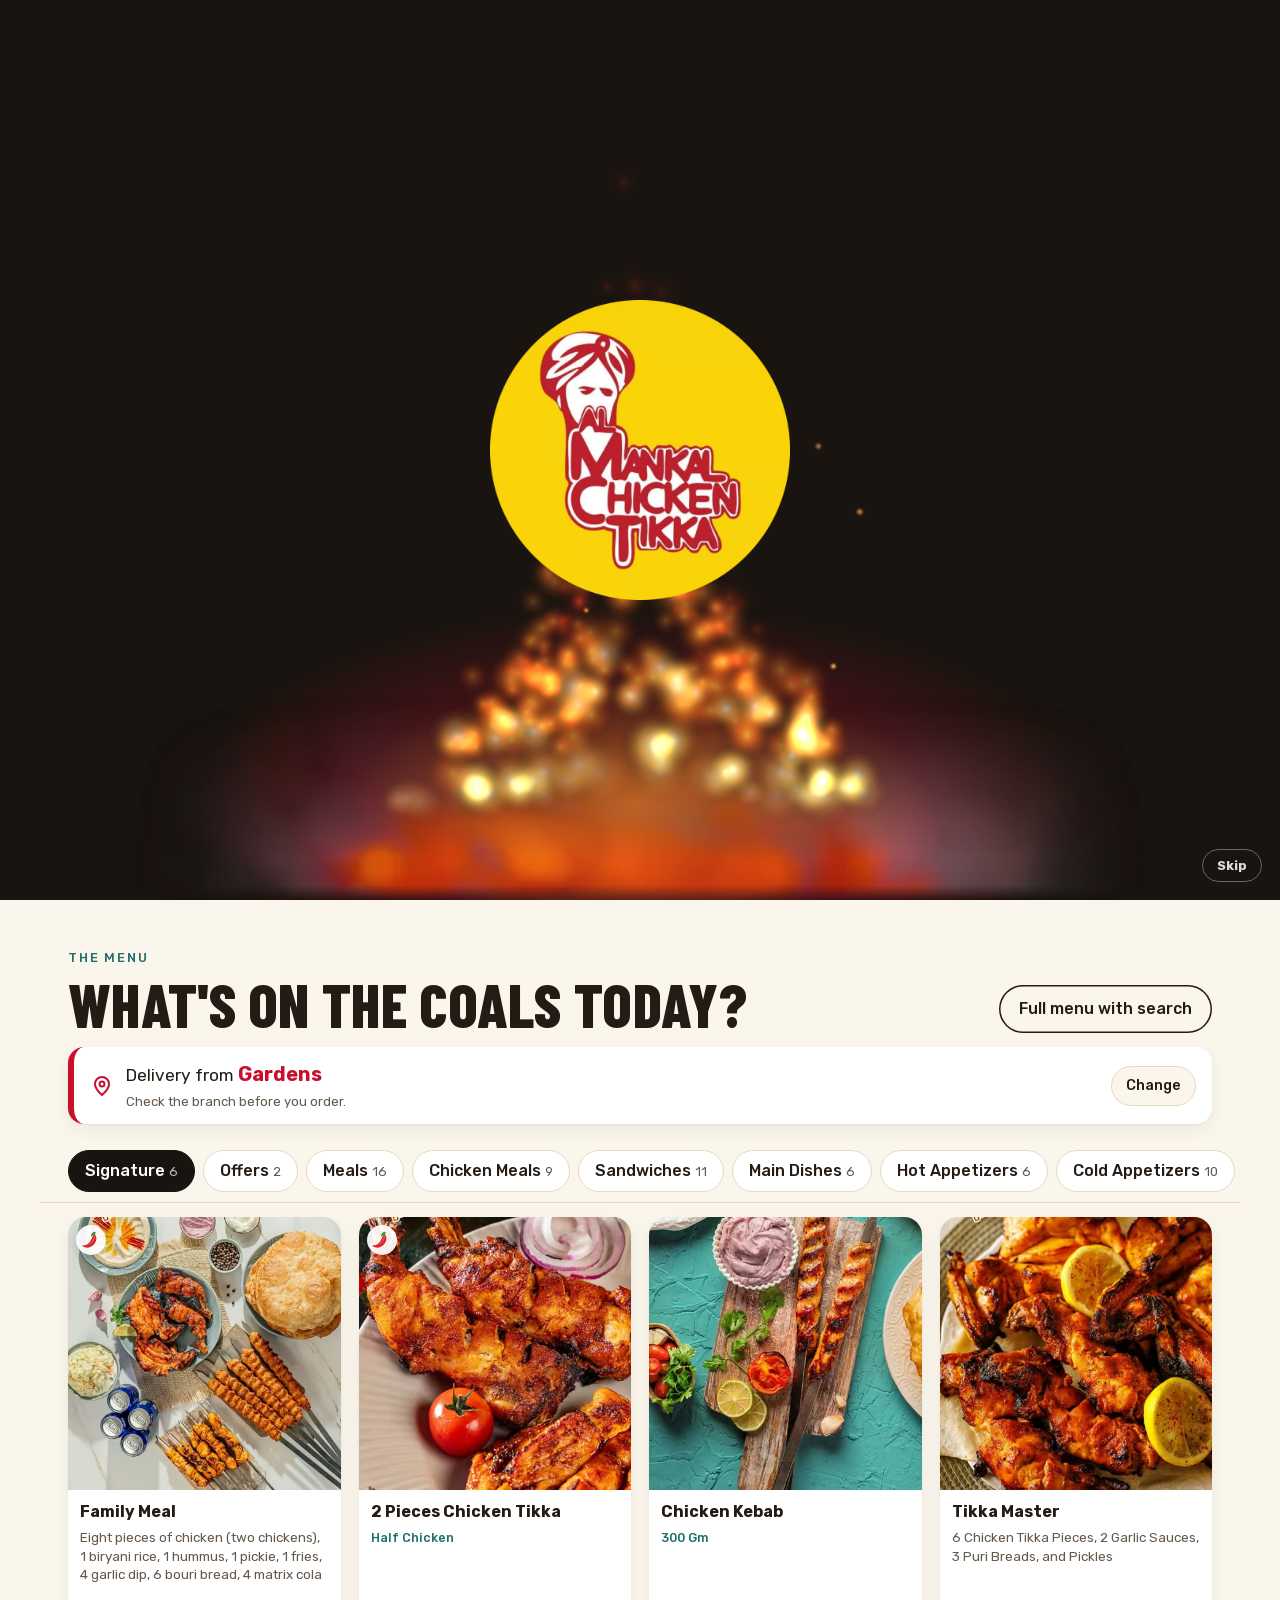
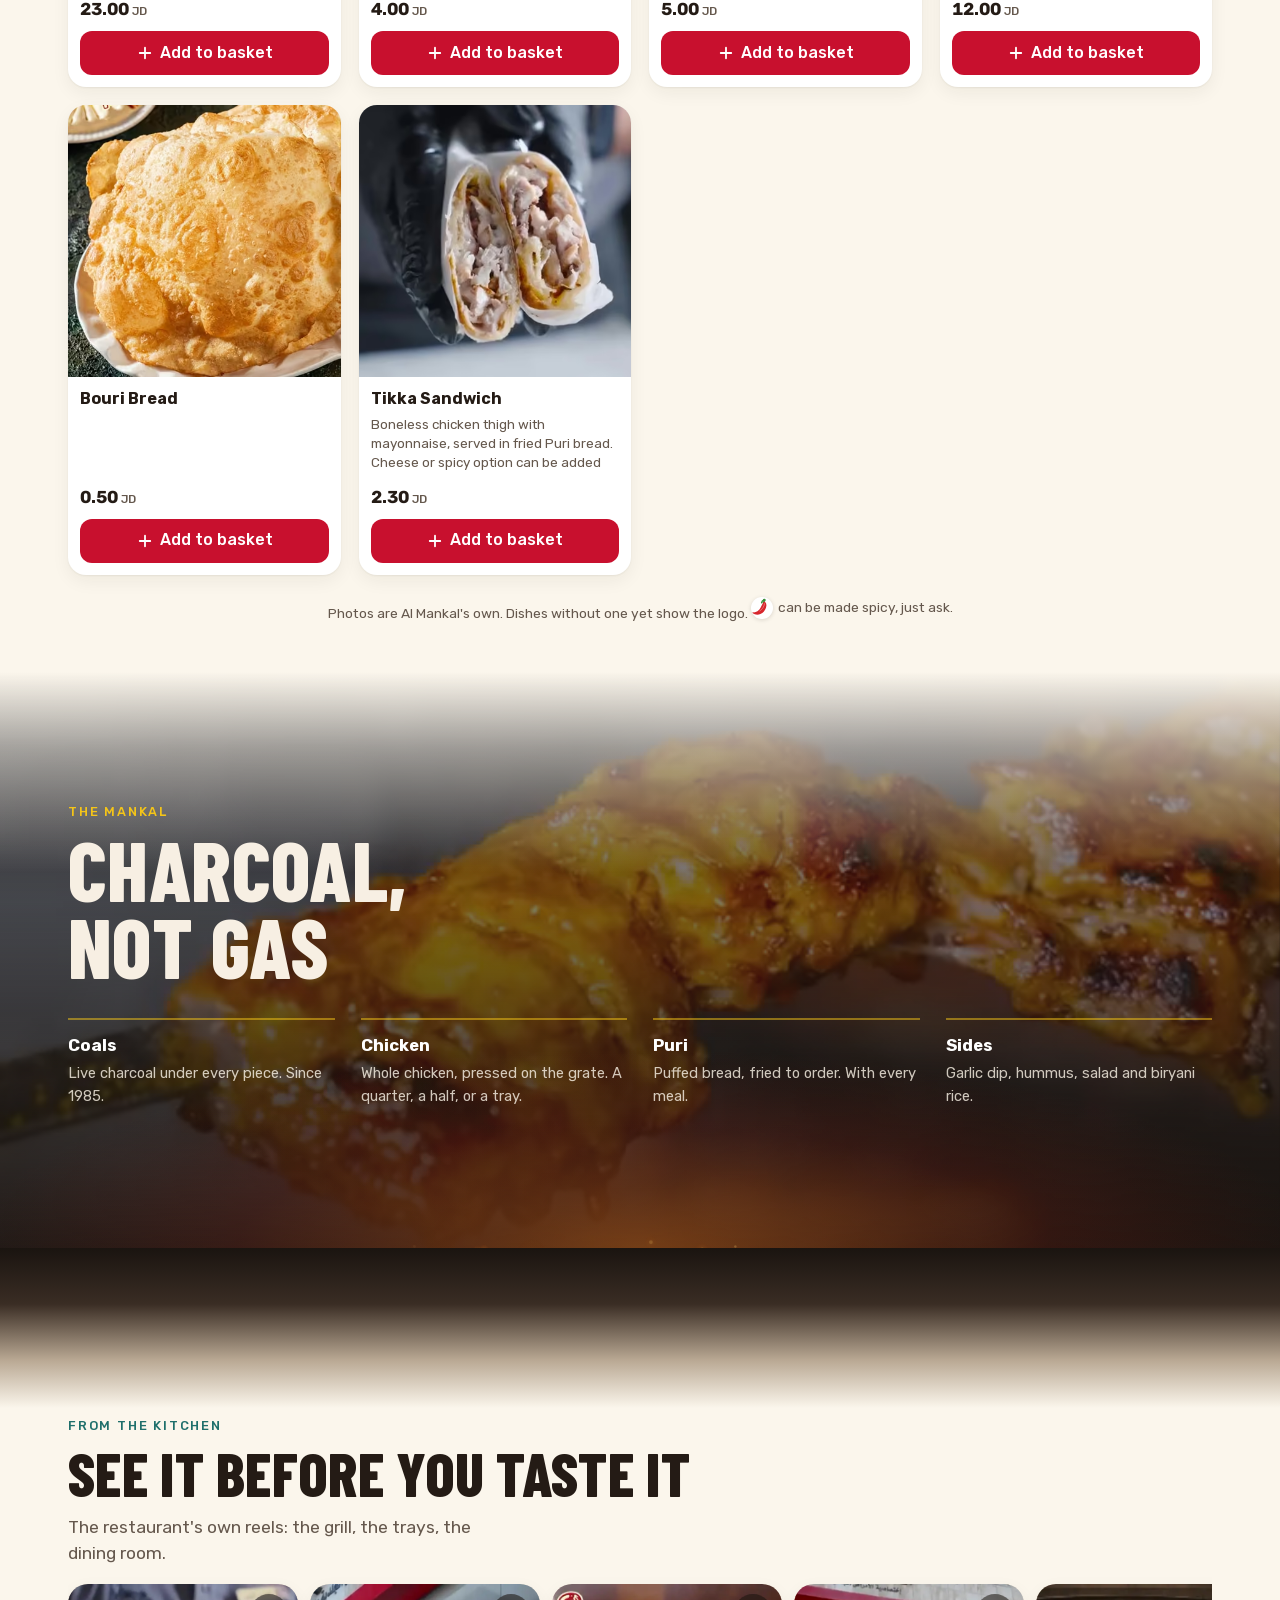
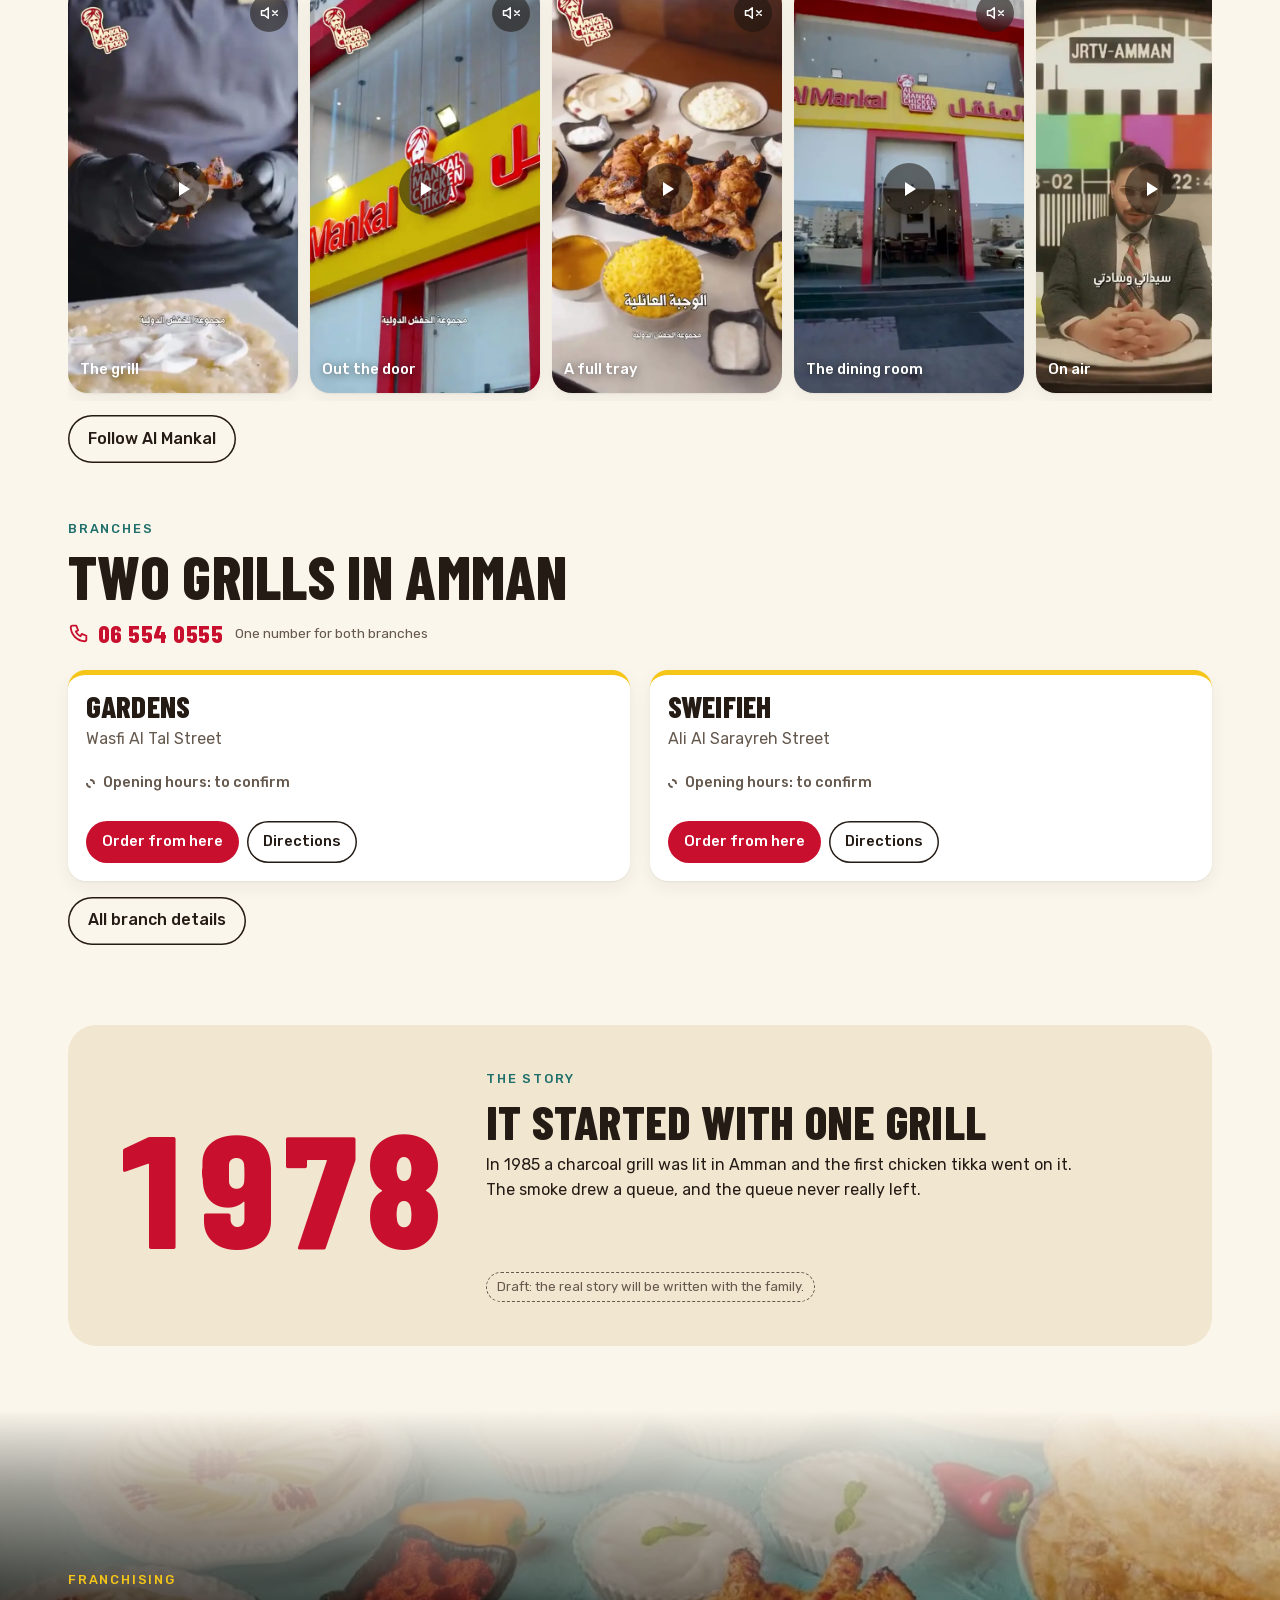
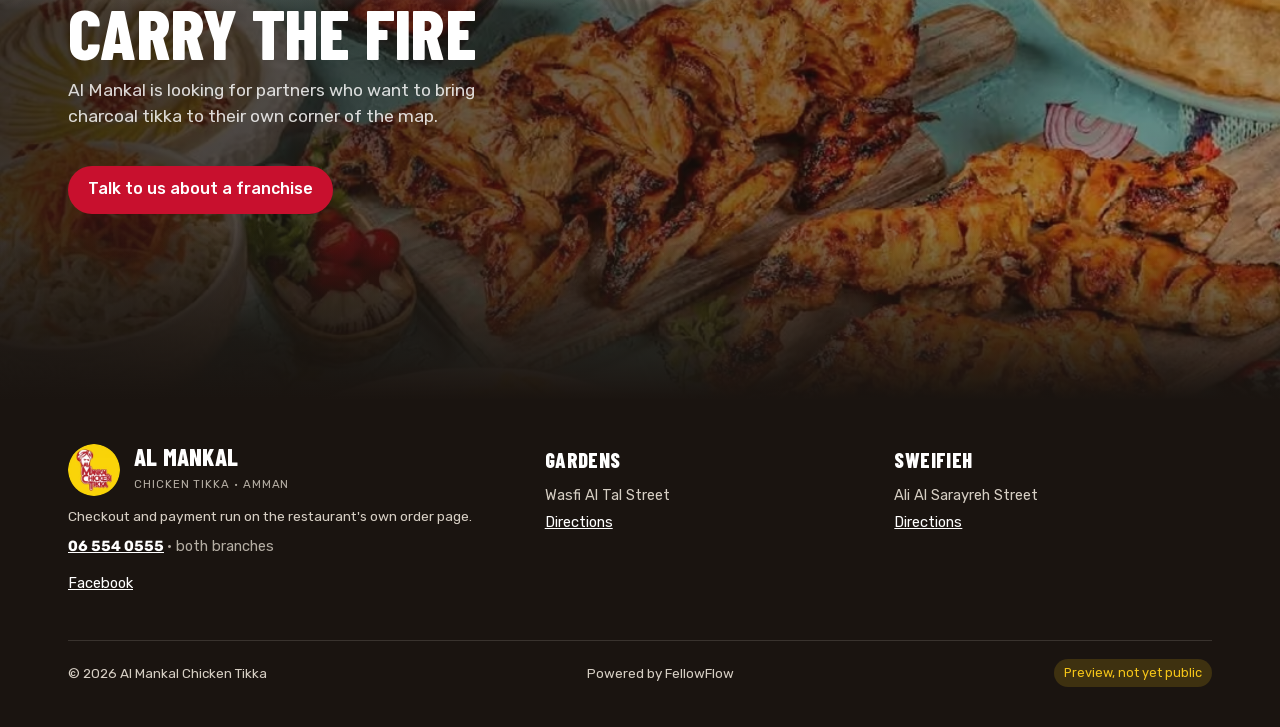
==== commit 730bd6fd: "Intro: taller, gusting fire with the logo centred; basket offers what the order is missing The logo " ====
--- a/index.html
+++ b/index.html
@@ -48,7 +48,7 @@
         <span class="glow"></span>
       </div>
       <canvas class="intro-fire" id="intro-fire"></canvas>
-      <div class="intro-logo"><img src="assets/img/s/logo-760.webp" alt="" width="760" height="760" decoding="sync" fetchpriority="high"><span class="cover"></span></div>
+      <div class="intro-logo"><img src="assets/img/s/logo-760.webp" alt="" width="760" height="760" decoding="sync" fetchpriority="high"></div>
     </div>
     <button class="intro-skip" type="button" data-skip-intro data-t="skip_intro">Skip</button>
   </div>
--- a/assets/css/site.css
+++ b/assets/css/site.css
@@ -107,7 +107,7 @@
 .intro.wake .intro-bed .hot img:nth-child(2) { animation: coal-a 1.9s ease-in-out infinite alternate; }
 .intro.wake .intro-bed .hot img:nth-child(3) { animation: coal-a 2.7s 600ms ease-in-out infinite alternate; }
 @keyframes coal-a { from { opacity: 0; } to { opacity: 1; } }
-.intro-bed .glow { position: absolute; left: -10%; right: -10%; top: -70%; bottom: -20%; background: radial-gradient(50% 55% at 50% 72%, rgba(255, 138, 42, .5), rgba(200, 16, 46, .2) 46%, transparent 72%); opacity: 0; }
+.intro-bed .glow { position: absolute; left: -10%; right: -10%; top: -110%; bottom: -20%; background: radial-gradient(50% 55% at 50% 72%, rgba(255, 138, 42, .6), rgba(200, 16, 46, .22) 46%, transparent 72%); opacity: 0; }
 .intro.wake .intro-bed .glow { animation: glow-up 1300ms 150ms var(--ease) forwards, breathe 2.4s 1500ms ease-in-out infinite alternate; }
 @keyframes glow-up { to { opacity: 1; } }
 .intro-impact { position: fixed; left: 50%; top: var(--ty, 50%); width: 30px; height: 30px; margin: -15px 0 0 -15px; border-radius: 50%; background: radial-gradient(circle, #fff6d0, #ff8a2a 38%, transparent 70%); opacity: 0; transform: scale(.2); }
@@ -117,14 +117,11 @@
 .intro-drop.go { animation: drop 640ms cubic-bezier(.5, 0, .9, .6) forwards; }
 .intro.wake .intro-drop { opacity: 0; animation: none; }
 @keyframes drop { from { opacity: 1; transform: translateY(0); } to { opacity: 1; transform: translateY(var(--h, 50vh)); } }
-/* The logo rises out of the flame (the fire canvas sits behind it): it comes up from the bed with a little overshoot while the soot cover slides off it from the bottom. */
-.intro-logo { position: absolute; left: 50%; bottom: calc(var(--bedh) * .62 + 28px); width: var(--logo); margin-left: calc(var(--logo) / -2); overflow: hidden; opacity: 0; transform: translateY(72px) scale(.8); transition: opacity 300ms var(--ease), transform 1000ms cubic-bezier(.2, 1.25, .3, 1); }
+/* The logo rises out of the flame (the fire canvas sits behind it): it comes up from the bed to the centre of the screen with a little overshoot. */
+.intro-logo { position: absolute; left: 50%; top: 50%; width: var(--logo); margin: calc(var(--logo) / -2) 0 0 calc(var(--logo) / -2); opacity: 0; transform: translateY(26vh) scale(.72); transition: opacity 300ms var(--ease), transform 1100ms cubic-bezier(.2, 1.2, .3, 1); }
 .intro.show-logo .intro-logo { opacity: 1; transform: none; }
 .intro-logo img { width: 100%; height: auto; display: block; }
-.intro-logo .cover { position: absolute; left: -2%; right: -2%; top: -20%; bottom: -16%; background: linear-gradient(to bottom, var(--char) 0%, var(--char) 89%, transparent 100%); transform: translateY(0); will-change: transform; }
-.intro.show-logo .intro-logo .cover { animation: burn-in 800ms cubic-bezier(.4, 0, .2, 1) forwards; }
-@keyframes burn-in { from { transform: translateY(0); } to { transform: translateY(-140%); } }
-.intro-fire { position: absolute; left: 0; right: 0; bottom: 0; width: 100%; height: 66%; pointer-events: none; }
+.intro-fire { position: absolute; left: 0; right: 0; bottom: 0; width: 100%; height: 84%; pointer-events: none; }
 .intro-skip { position: absolute; bottom: calc(18px + env(safe-area-inset-bottom)); inset-inline-end: 18px; background: transparent; border: 1px solid rgba(255, 255, 255, .35); color: rgba(255, 255, 255, .85); border-radius: 999px; padding: 8px 14px; font: 600 .82rem var(--text); cursor: pointer; opacity: 0; transition: opacity 400ms var(--ease) 500ms; }
 .intro.burn .intro-skip { opacity: 1; }
 .intro-skip:focus-visible { outline: 3px solid var(--yellow); outline-offset: 2px; }
@@ -511,6 +508,15 @@
 .bk-line .thumb img { width: 100%; height: 100%; object-fit: cover; }
 .bk-line .name { font-weight: 500; margin: 0; line-height: 1.3; }
 .bk-line .each { font-size: .82rem; color: var(--muted); }
+.bk-pair { margin: 16px 0 4px; padding: 12px 14px 4px; border-radius: 14px; background: var(--sand); }
+.bk-pair h3 { font: 700 .95rem var(--text); margin: 0 0 4px; }
+.bk-pick { display: grid; grid-template-columns: 48px 1fr auto; gap: 12px; align-items: center; padding: 8px 0; border-top: 1px solid rgba(0, 0, 0, .06); }
+.bk-pick:first-of-type { border-top: 0; }
+.bk-pick .thumb { width: 48px; height: 48px; border-radius: 10px; overflow: hidden; background: var(--paper); }
+.bk-pick .thumb img { width: 100%; height: 100%; object-fit: cover; }
+.bk-pick .name { font-weight: 500; margin: 0; line-height: 1.25; }
+.bk-pick .each { font-size: .8rem; color: var(--muted); }
+.bk-pick .btn { padding: 8px 14px; font-size: .88rem; }
 .bk-total { display: flex; justify-content: space-between; align-items: baseline; font-weight: 700; font-size: 1.1rem; }
 .bk-clear { background: none; border: 0; color: var(--muted); text-decoration: underline; cursor: pointer; padding: 6px; justify-self: center; }
 .bk-empty { text-align: center; padding: 40px 10px; display: grid; gap: 10px; justify-items: center; }
@@ -535,7 +541,6 @@
 @media (prefers-reduced-motion: reduce) {
   .sparks i { animation: none !important; }
   .tiles .food img, .fire .glow { animation: none !important; }
-  .intro.show-logo .intro-logo .cover { animation-duration: 500ms; }
   .intro-logo, .intro-skip { transition-duration: 1ms; transition-delay: 0ms; }
   .intro-bed .hole { transform: translate(-50%, -50%) scale(1) !important; } .intro-bed .hot { transform: none !important; }
   .intro-bed .hot img, .intro-bed .glow { animation: none !important; opacity: 1; } .intro-impact { animation: none !important; }
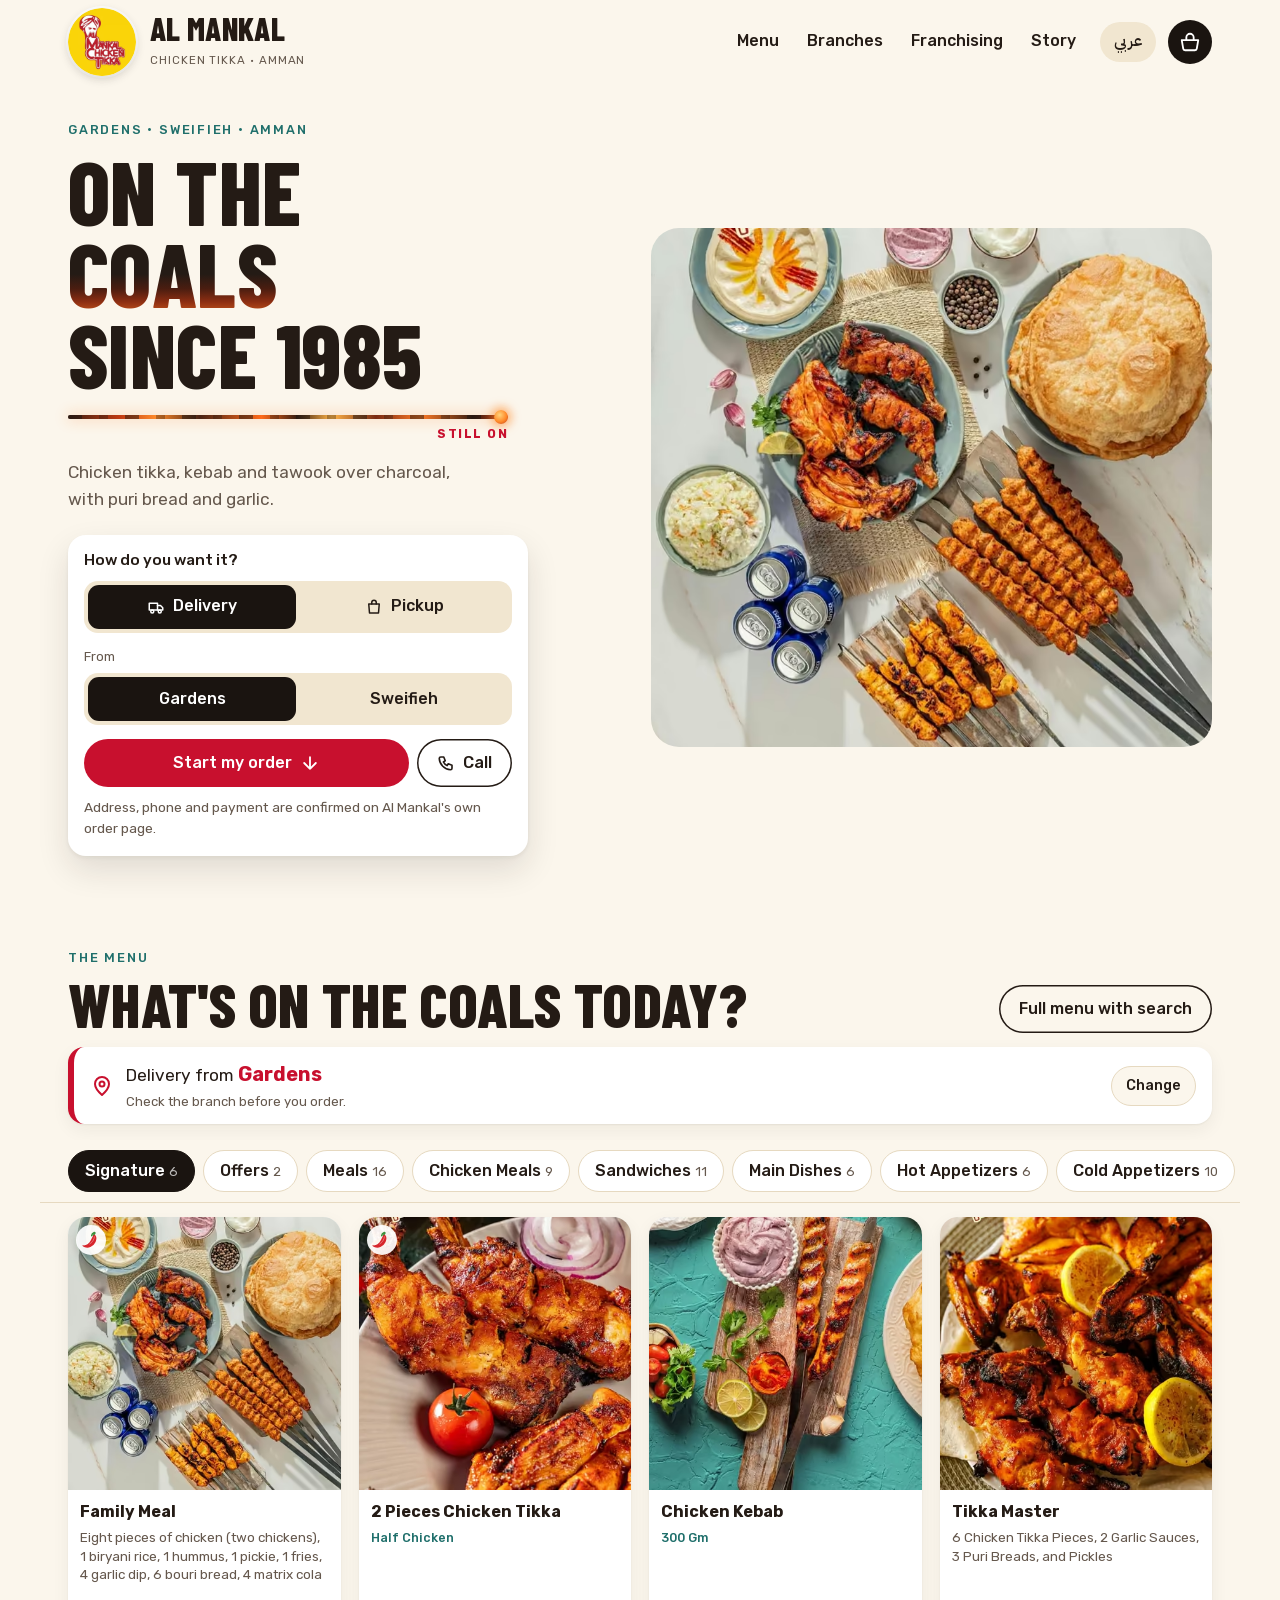
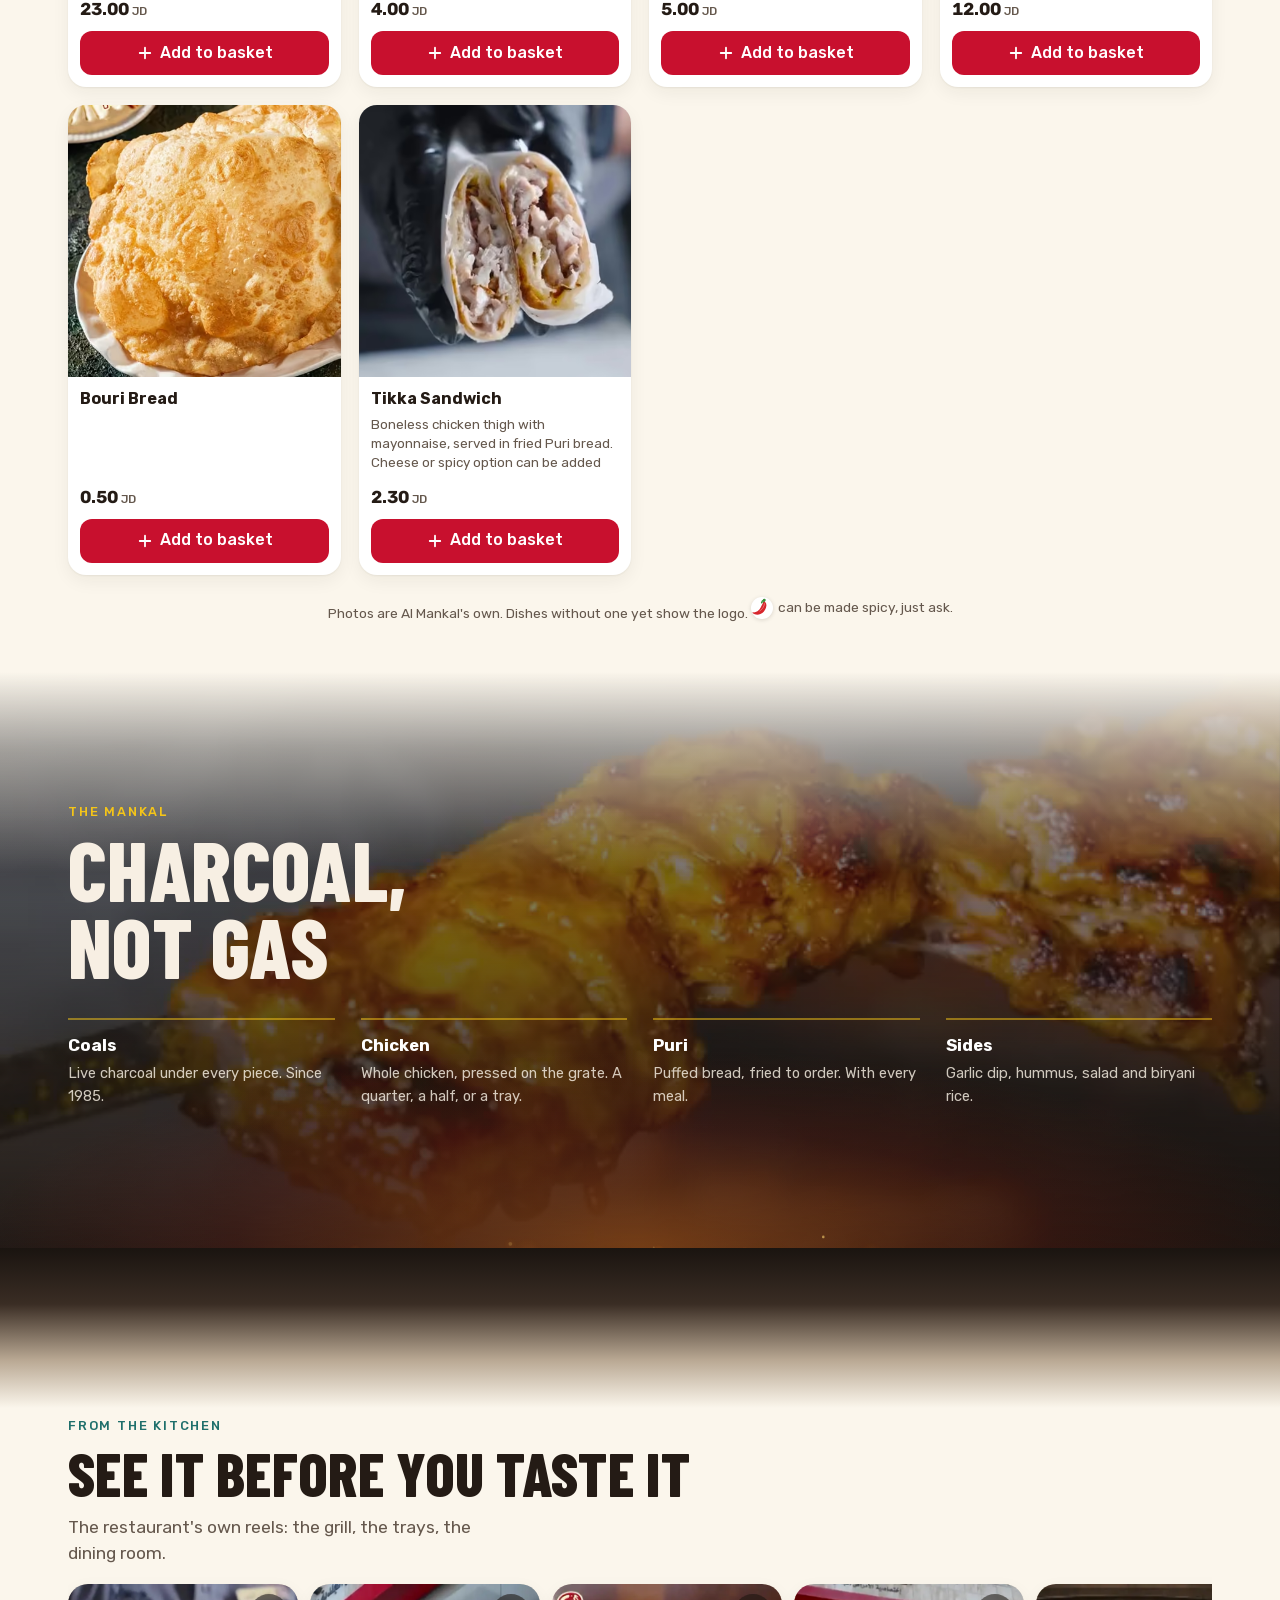
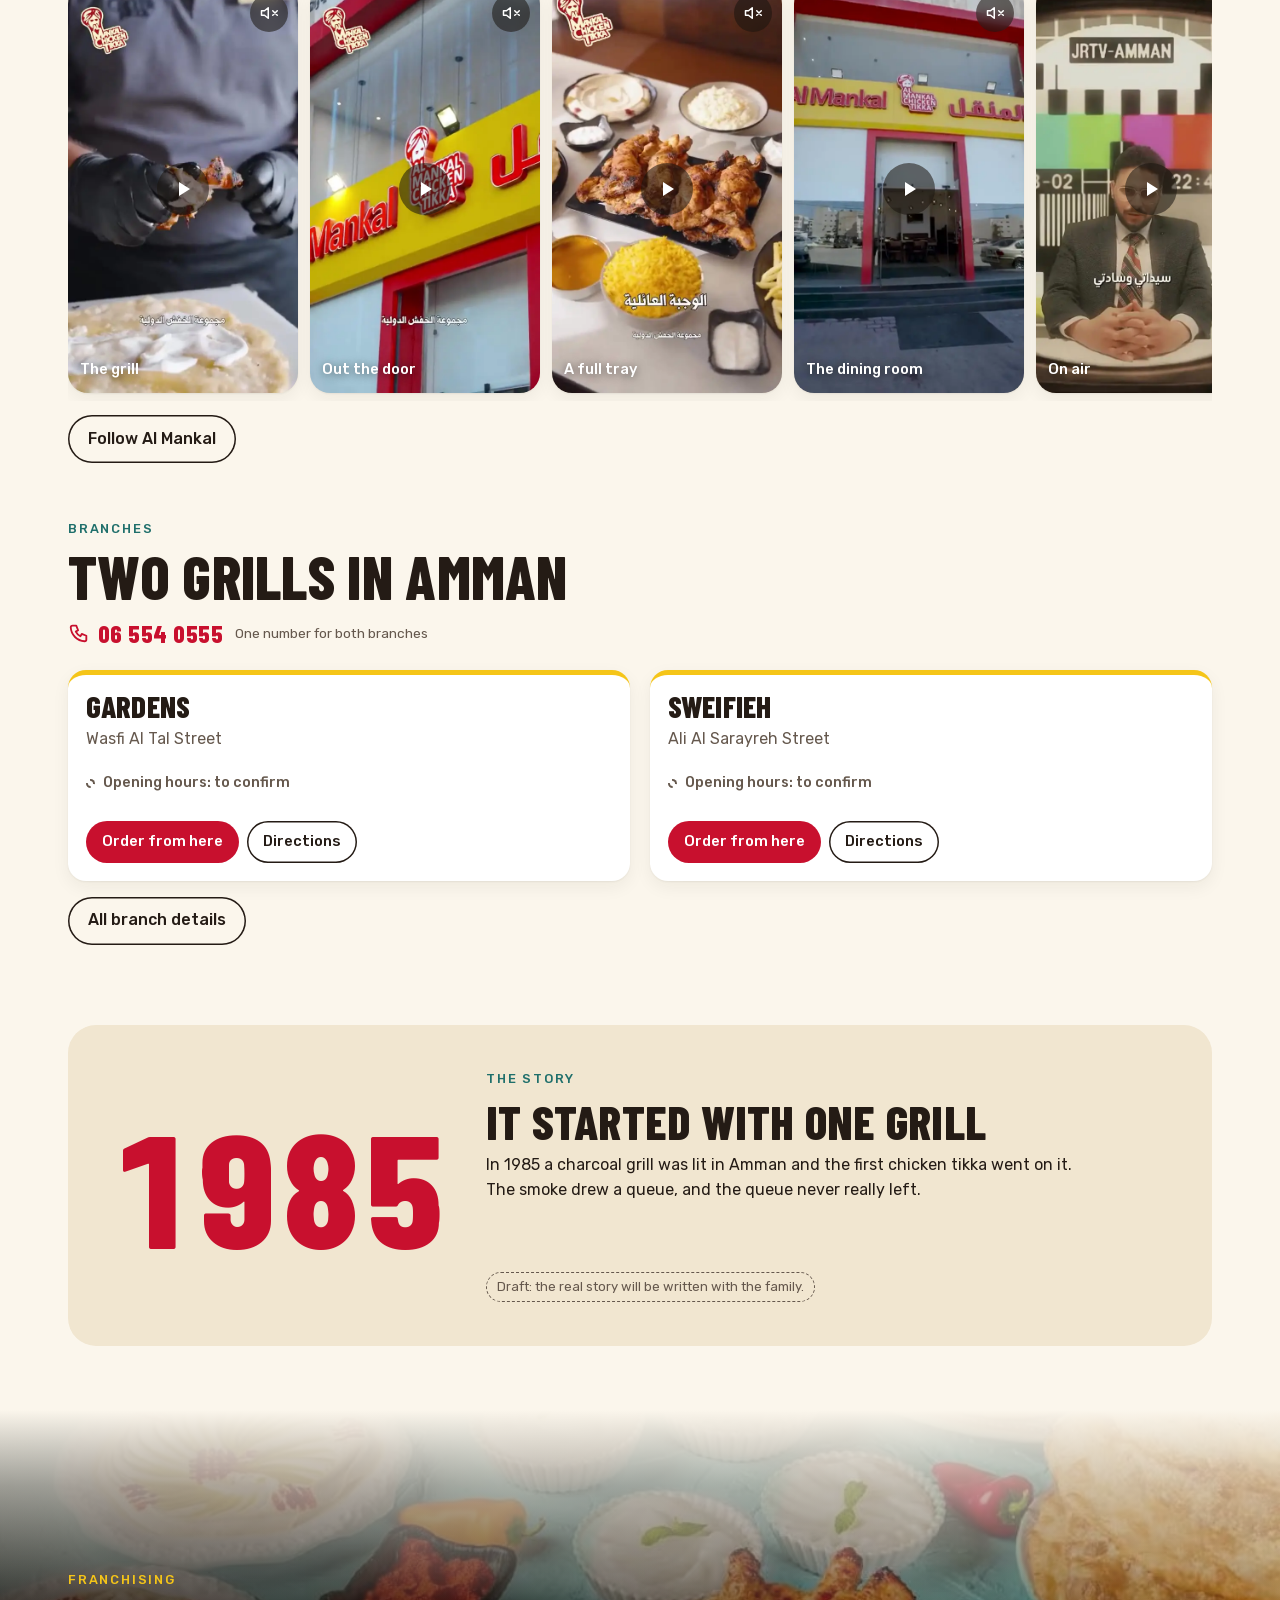
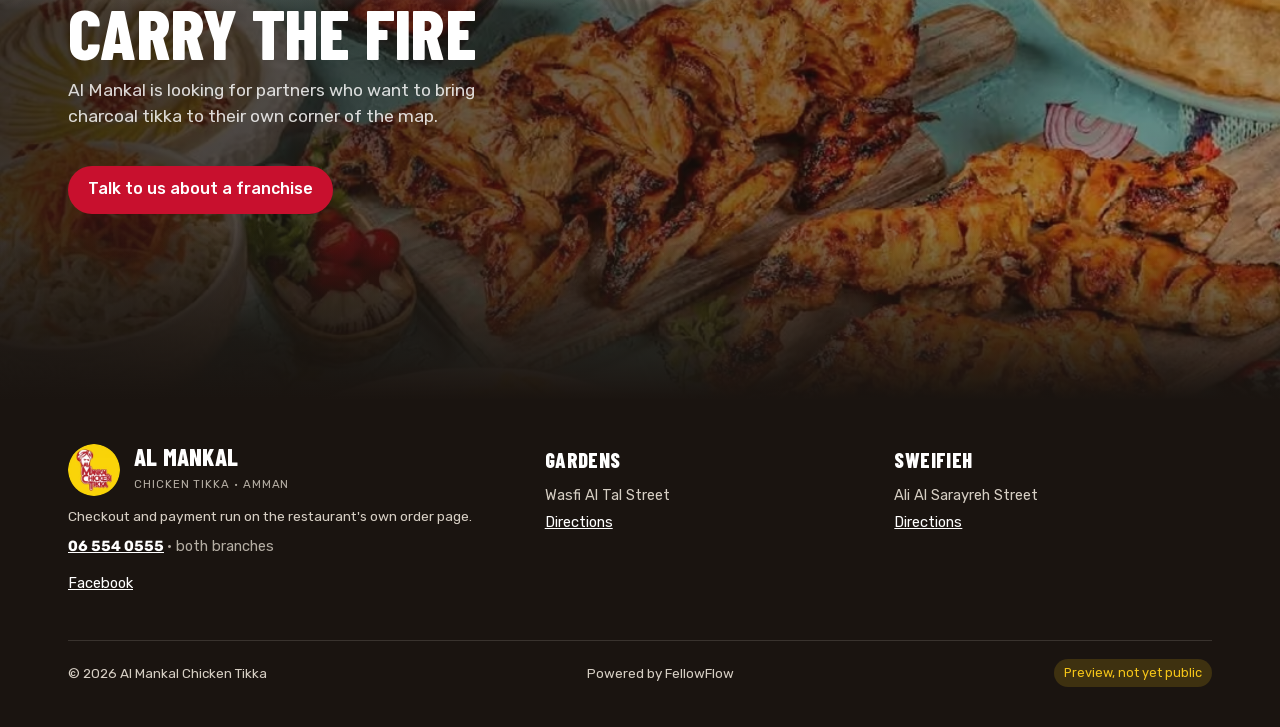
==== commit 1e0e1376: "Intro: the flame as a GPU shader; basket: grouped 'Complete your sufra' upsell The particle fire rea" ====
--- a/index.html
+++ b/index.html
@@ -47,7 +47,7 @@
         <div class="hole"><div class="hot"><img src="assets/img/s/bed-2.webp" alt="" width="720" height="150" decoding="sync" fetchpriority="high"><img src="assets/img/s/bed-1.webp" alt="" width="720" height="150"><img src="assets/img/s/bed-3.webp" alt="" width="720" height="150"></div></div>
         <span class="glow"></span>
       </div>
-      <canvas class="intro-fire" id="intro-fire"></canvas>
+      <canvas class="intro-fire" id="intro-fire"></canvas><canvas class="intro-fire" id="intro-sparks"></canvas>
       <div class="intro-logo"><img src="assets/img/s/logo-760.webp" alt="" width="760" height="760" decoding="sync" fetchpriority="high"></div>
     </div>
     <button class="intro-skip" type="button" data-skip-intro data-t="skip_intro">Skip</button>
--- a/assets/css/site.css
+++ b/assets/css/site.css
@@ -508,15 +508,20 @@
 .bk-line .thumb img { width: 100%; height: 100%; object-fit: cover; }
 .bk-line .name { font-weight: 500; margin: 0; line-height: 1.3; }
 .bk-line .each { font-size: .82rem; color: var(--muted); }
-.bk-pair { margin: 16px 0 4px; padding: 12px 14px 4px; border-radius: 14px; background: var(--sand); }
-.bk-pair h3 { font: 700 .95rem var(--text); margin: 0 0 4px; }
-.bk-pick { display: grid; grid-template-columns: 48px 1fr auto; gap: 12px; align-items: center; padding: 8px 0; border-top: 1px solid rgba(0, 0, 0, .06); }
-.bk-pick:first-of-type { border-top: 0; }
-.bk-pick .thumb { width: 48px; height: 48px; border-radius: 10px; overflow: hidden; background: var(--paper); }
-.bk-pick .thumb img { width: 100%; height: 100%; object-fit: cover; }
-.bk-pick .name { font-weight: 500; margin: 0; line-height: 1.25; }
-.bk-pick .each { font-size: .8rem; color: var(--muted); }
-.bk-pick .btn { padding: 8px 14px; font-size: .88rem; }
+.up { margin: 16px 0 4px; padding: 12px 0 2px; border-top: 1px solid var(--line); }
+.up h3 { font: 700 1rem var(--text); margin: 0 0 2px; }
+.up-h { font-size: .82rem; color: var(--muted); margin: 10px 0 6px; }
+.up-row { display: flex; gap: 10px; overflow-x: auto; scroll-snap-type: x proximity; padding: 2px 2px 8px; margin: 0 -2px; scrollbar-width: none; }
+.up-row::-webkit-scrollbar { display: none; }
+.up-card { position: relative; flex: 0 0 118px; scroll-snap-align: start; background: var(--sand); border-radius: 14px; padding: 8px 8px 10px; display: grid; gap: 4px; }
+.up-card .thumb { width: 100%; aspect-ratio: 1.3; border-radius: 10px; overflow: hidden; background: var(--paper); }
+.up-card .thumb img { width: 100%; height: 100%; object-fit: cover; }
+.up-card .name { font-weight: 500; font-size: .86rem; line-height: 1.2; margin: 2px 0 0; display: -webkit-box; -webkit-line-clamp: 2; -webkit-box-orient: vertical; overflow: hidden; }
+.up-card .each { font-size: .8rem; color: var(--muted); }
+.up-card .add-s { position: absolute; top: 12px; inset-inline-end: 12px; width: 32px; height: 32px; border-radius: 50%; border: 0; background: var(--red); color: #fff; display: grid; place-items: center; cursor: pointer; box-shadow: 0 2px 8px rgba(0, 0, 0, .25); transition: transform 150ms var(--ease); }
+.up-card .add-s svg { width: 16px; height: 16px; }
+.up-card .add-s:hover { transform: scale(1.08); }
+.up-card .add-s:focus-visible { outline: 3px solid var(--yellow); outline-offset: 2px; }
 .bk-total { display: flex; justify-content: space-between; align-items: baseline; font-weight: 700; font-size: 1.1rem; }
 .bk-clear { background: none; border: 0; color: var(--muted); text-decoration: underline; cursor: pointer; padding: 6px; justify-self: center; }
 .bk-empty { text-align: center; padding: 40px 10px; display: grid; gap: 10px; justify-items: center; }
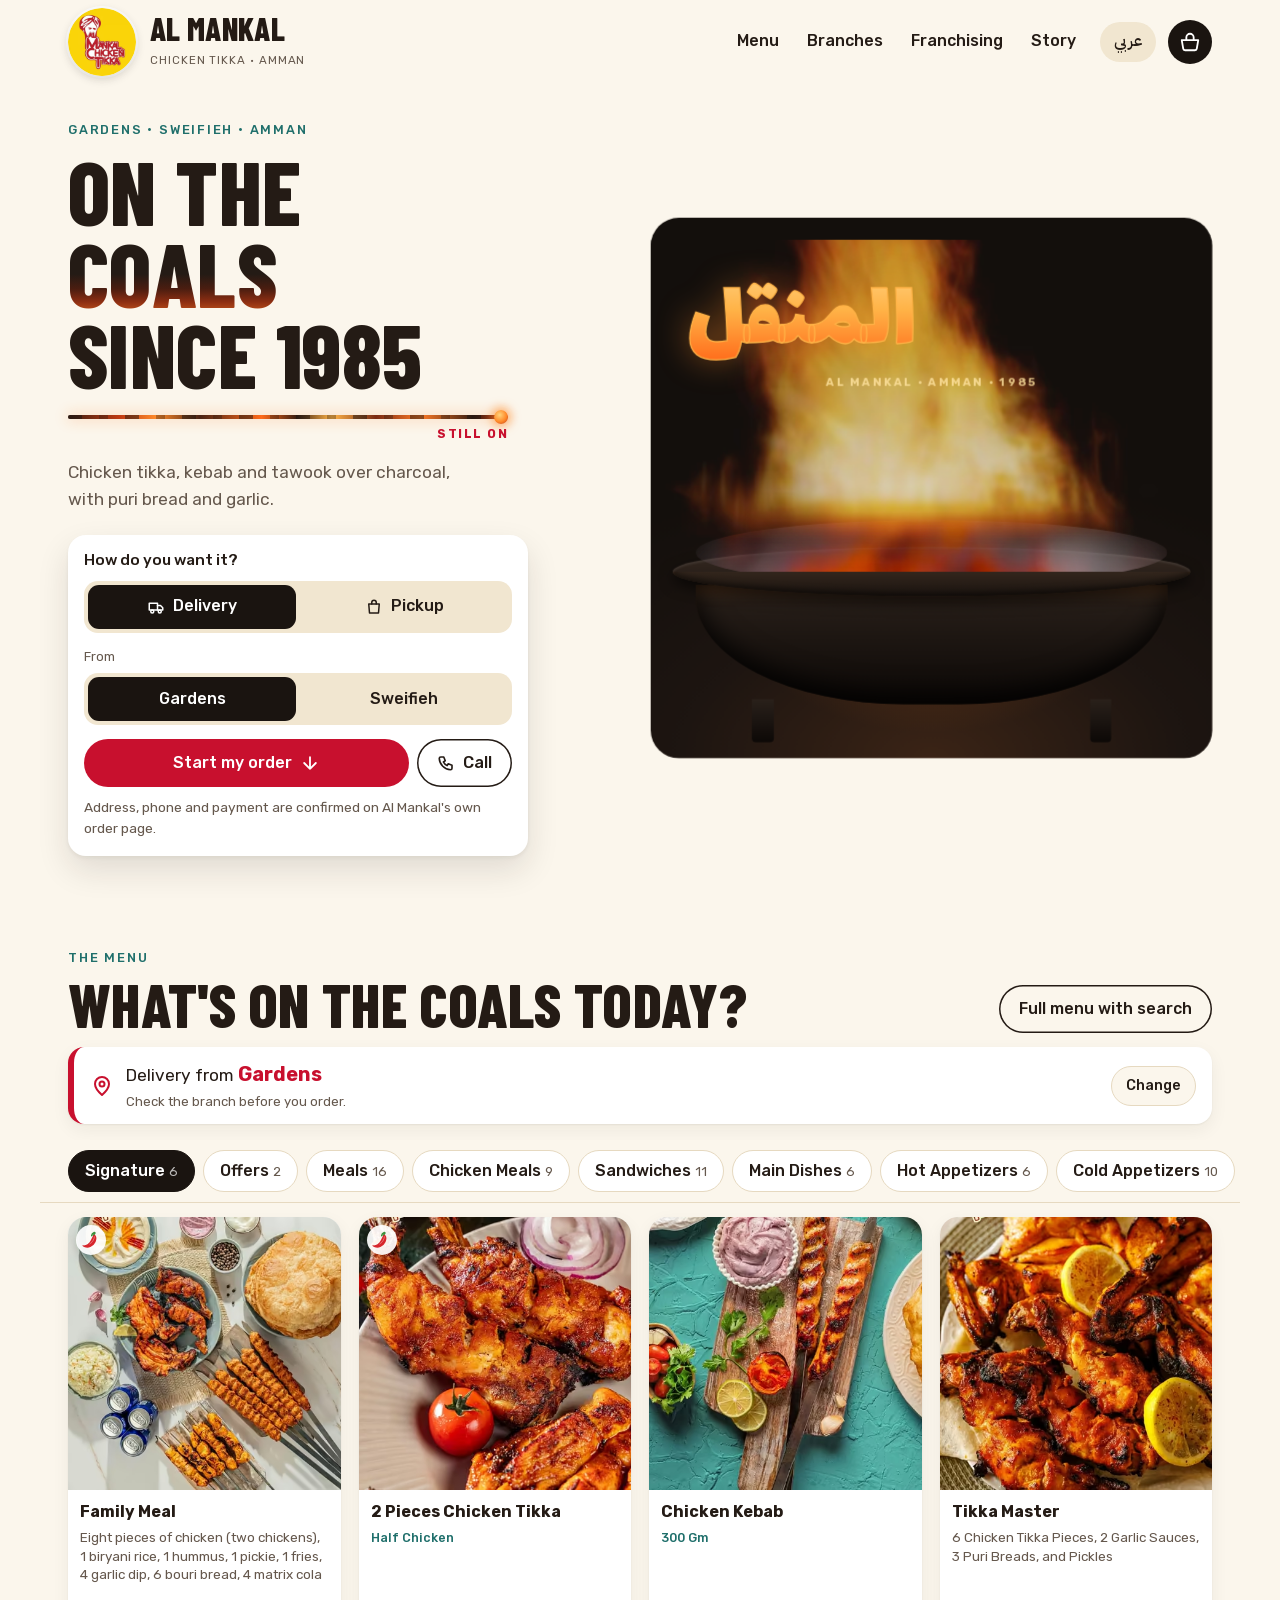
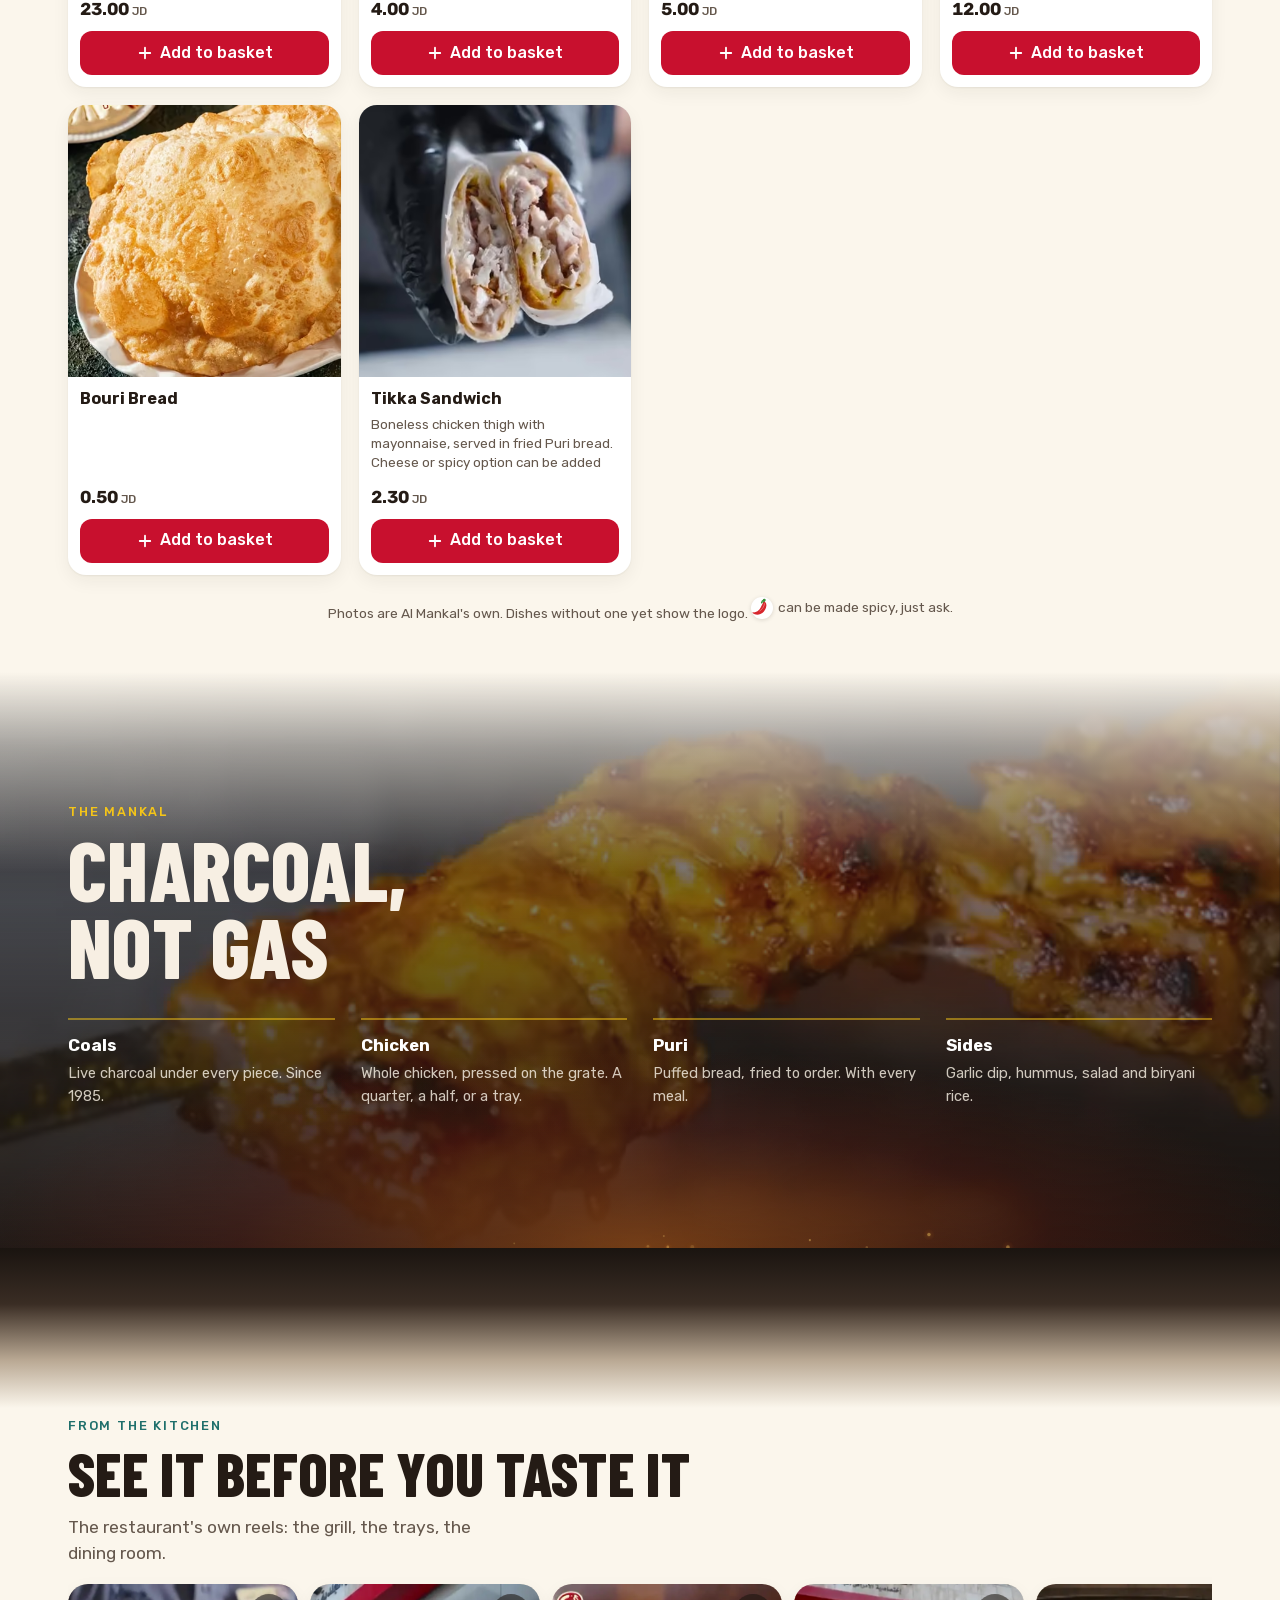
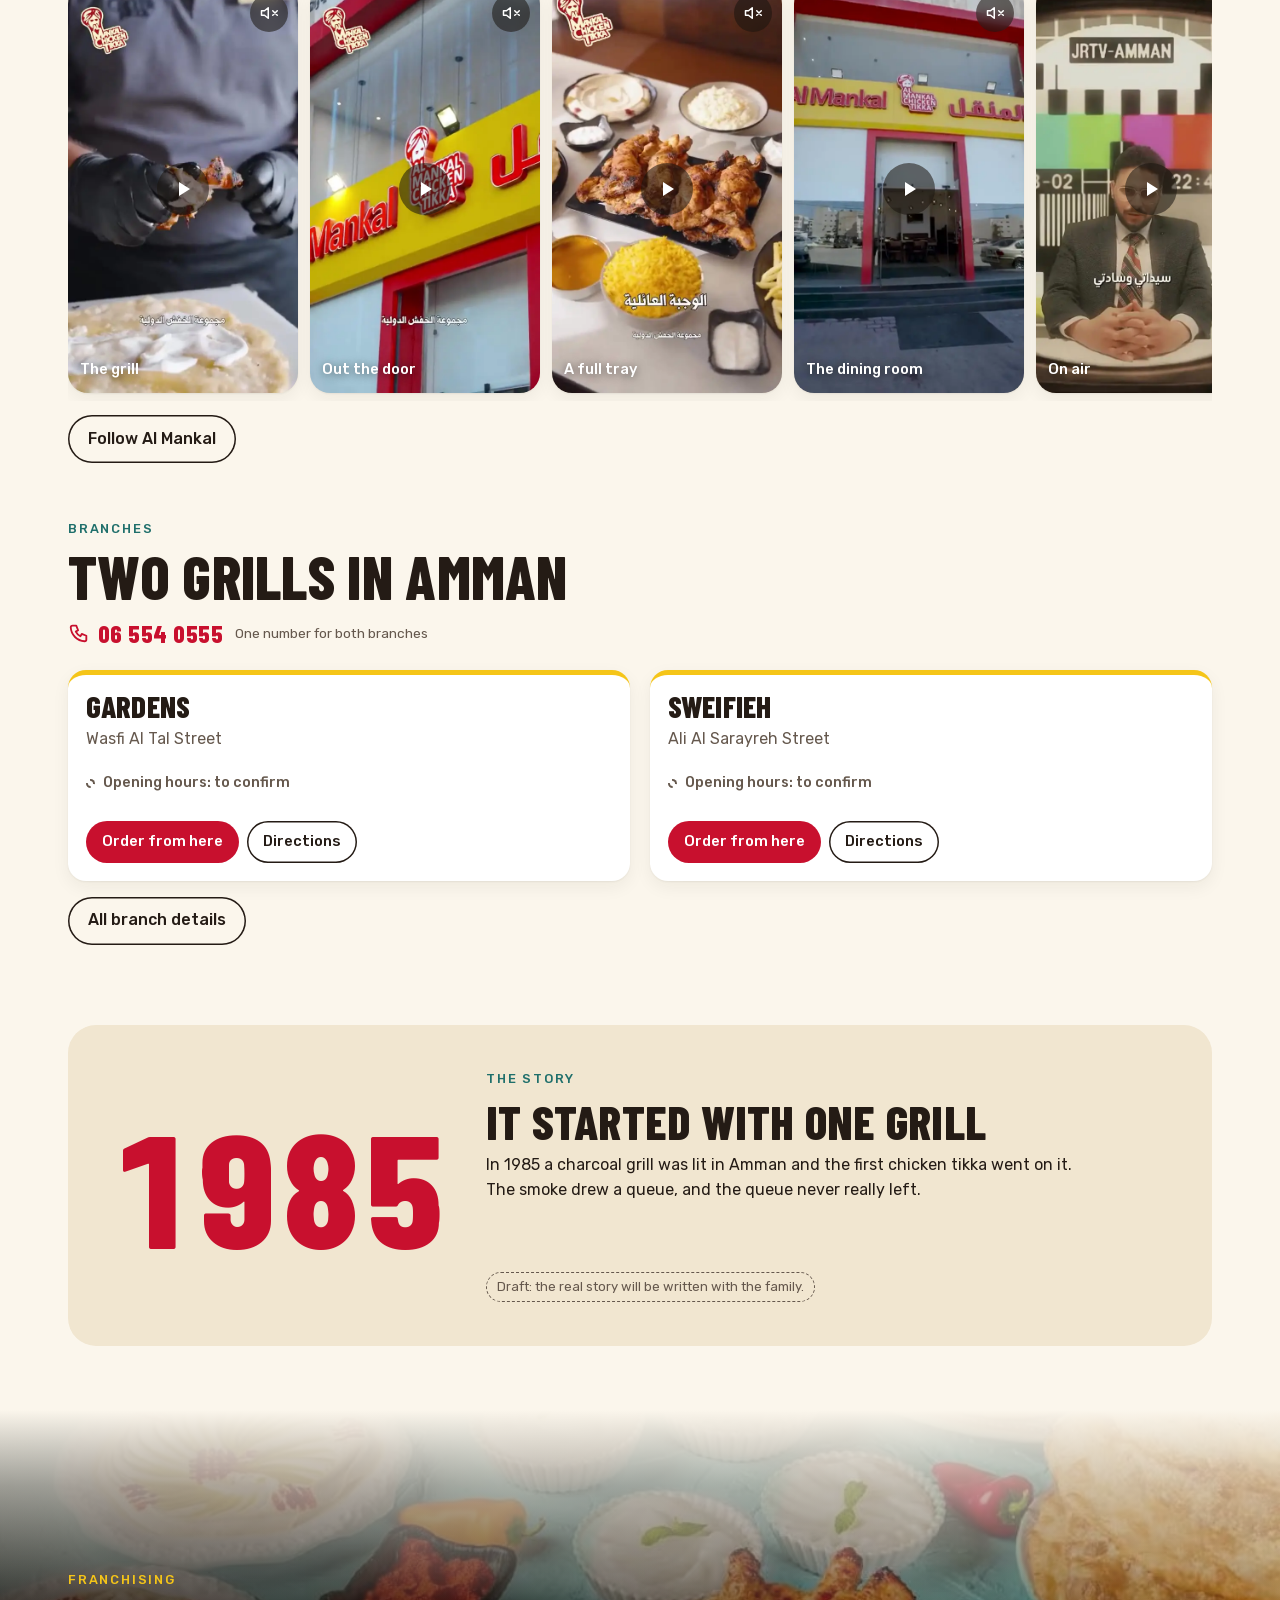
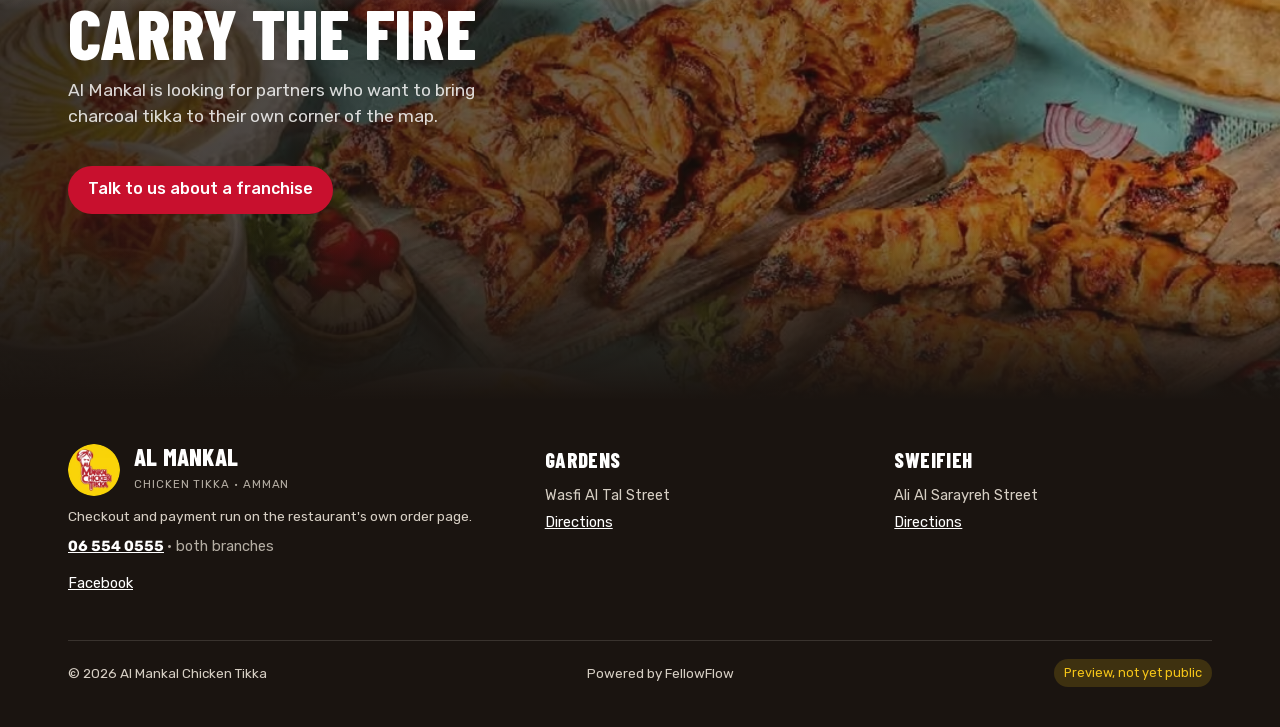
==== commit c8c479fc: "Hero: the mankal itself, with a fire film rendered as a volume over the real coals The hero photo is" ====
--- a/index.html
+++ b/index.html
@@ -16,7 +16,6 @@
   <link rel="preload" as="image" href="assets/img/s/logo-760.webp">
   <link rel="preload" as="image" href="assets/img/s/bed-cold.webp">
   <link rel="preload" as="image" href="assets/img/s/bed-2.webp">
-  <link rel="preload" as="image" type="image/avif" imagesrcset="assets/img/s/spread-marble-480.avif 480w, assets/img/s/spread-marble-800.avif 800w, assets/img/s/spread-marble-1080.avif 1080w" imagesizes="(min-width: 900px) 50vw, 100vw">
   <meta property="og:title" content="Al Mankal Chicken Tikka | On the coals since 1985">
   <meta property="og:description" content="Chicken tikka grilled over real coals in Amman since 1985. Order from Gardens or Sweifieh.">
   <meta property="og:type" content="website">
@@ -77,12 +76,17 @@
     <section class="hero" aria-labelledby="hero-title">
       <div class="wrap hero-grid">
         <div class="hero-photo">
-          <div class="ph">
-            <picture>
-              <source type="image/avif" srcset="assets/img/s/spread-marble-480.avif 480w, assets/img/s/spread-marble-800.avif 800w, assets/img/s/spread-marble-1080.avif 1080w" sizes="(min-width: 900px) 50vw, 100vw">
-              <source type="image/webp" srcset="assets/img/s/spread-marble-480.webp 480w, assets/img/s/spread-marble-800.webp 800w, assets/img/s/spread-marble-1080.webp 1080w" sizes="(min-width: 900px) 50vw, 100vw">
-              <img src="assets/img/s/spread-marble-800.webp" alt="A table of Al Mankal chicken tikka, kebab skewers, puri bread, hummus and garlic dip, seen from above" data-t-alt="hero_alt" width="1080" height="999" fetchpriority="high">
-            </picture>
+          <!-- The mankal: the brazier the restaurant is named after. Real coals cut from the grill film, a volumetric fire film screen-blended over them (assets/video/flame), live sparks, and the name written in ember above. -->
+          <div class="mankal" id="hero-mankal" aria-hidden="true">
+            <div class="sky"></div>
+            <div class="word"><svg viewBox="0 0 360 150" focusable="false"><defs><linearGradient id="emberfill" x1="0" y1="0" x2="0" y2="1"><stop offset="0" stop-color="#ffe3a0"/><stop offset=".55" stop-color="#ffb347"/><stop offset="1" stop-color="#ff6a1a"/></linearGradient></defs><text x="180" y="112" text-anchor="middle">المنقل</text></svg><small>Al Mankal · Amman · 1985</small></div>
+            <div class="legs"><i></i><i></i></div>
+            <div class="body"></div>
+            <div class="rim"></div>
+            <div class="bed"><img src="assets/img/s/bed-2.webp" alt="" width="720" height="150" class="f1" fetchpriority="high"><img src="assets/img/s/bed-1.webp" alt="" width="720" height="150" class="f2" decoding="async"><img src="assets/img/s/bed-3.webp" alt="" width="720" height="150" class="f3" decoding="async"></div>
+            <video class="flame" id="mankal-flame" muted loop playsinline preload="none" poster="assets/img/s/flame-still.webp" width="576" height="640"></video>
+            <div class="rim lip"></div>
+            <canvas class="sparks" id="mankal-sparks"></canvas>
           </div>
         </div>
         <div class="hero-text">
--- a/assets/css/site.css
+++ b/assets/css/site.css
@@ -158,14 +158,40 @@
 @keyframes bump { 40% { transform: scale(1.22); } }
 @media (min-width: 900px) { .head-nav { display: flex; } }
 
-/* ---------- home hero: their table from above, and the first step of an order. It assembles when the curtain lifts. ---------- */
+/* ---------- home hero: the mankal itself (the brazier the restaurant is named after), and the first step of an order. It assembles when the curtain lifts. ---------- */
 .hero { padding: 0 0 36px; overflow: hidden; }
 .hero-grid { display: grid; gap: 22px; }
 .hero-photo { position: relative; margin: 0 calc(var(--gutter) * -1); }
-.hero-photo .ph { position: relative; overflow: hidden; }
 @keyframes drift { from { transform: scale(1) translate(0, 0); } to { transform: scale(1.06) translate(-1.2%, 1%); } }
-.hero-photo picture, .hero-photo img { display: block; width: 100%; height: auto; aspect-ratio: 1080 / 999; object-fit: cover; }
-.hero-photo img { transform: scale(1.001); will-change: transform; }
+/* The brazier: charcoal body and rim drawn in the page's own black, the real coals from the grill film in the bowl (three frames cross-fading, so the flicker is the film's own),
+   a fire film rendered as a volume (assets/video/flame-*.mp4) screen-blended over the coals, the front half of the rim over the fire's base, live sparks on a canvas, and the name written in ember above. */
+.mankal { position: relative; overflow: hidden; isolation: isolate; aspect-ratio: 10 / 11; max-height: 460px; background: radial-gradient(90% 55% at 50% 100%, #3b2416, #1d1511 50%, #130f0c); }
+.mankal > * { position: absolute; }
+.mankal .sky { inset: 0; background: radial-gradient(55% 42% at 50% 66%, rgba(255, 122, 26, .3), transparent 70%); animation: breathe 4.5s ease-in-out infinite alternate; }
+.mankal .heat { inset: 0; background: radial-gradient(60% 50% at 50% 62%, rgba(255, 170, 70, .38), transparent 70%); opacity: 0; transition: opacity 500ms var(--ease); z-index: 1; }
+.mankal.fan .heat { opacity: 1; transition-duration: 220ms; }
+.mankal .word { left: 0; right: 0; top: 6%; text-align: center; z-index: 3; }
+.mankal .word svg { width: min(70%, 300px); height: auto; overflow: visible; filter: drop-shadow(0 0 16px rgba(255, 138, 42, .45)); }
+.mankal .word text { font: 400 118px/1 'Lalezar', var(--display); fill: url(#emberfill); fill-opacity: 0; stroke: #ffb347; stroke-width: 1.5; stroke-dasharray: 2600; stroke-dashoffset: 2600; }
+body.lit .mankal .word text { animation: word-draw 1900ms cubic-bezier(.3, 0, .2, 1) 500ms forwards, word-fill 900ms ease 1900ms forwards; }
+@keyframes word-draw { to { stroke-dashoffset: 0; } }
+@keyframes word-fill { to { fill-opacity: 1; } }
+.mankal .word small { display: block; margin-top: 2px; font: 700 .7rem/1 var(--text); letter-spacing: .2em; text-transform: uppercase; color: rgba(255, 227, 160, .82); opacity: 0; }
+html[lang="ar"] .mankal .word small { letter-spacing: .12em; }
+body.lit .mankal .word small { animation: fade-in 600ms ease 2500ms forwards; }
+.mankal .legs { left: 18%; right: 18%; bottom: 3%; height: 8%; display: flex; justify-content: space-between; }
+.mankal .legs i { width: 6%; background: linear-gradient(#2a211b, #0d0907); border-radius: 0 0 4px 4px; }
+.mankal .body { left: 8%; right: 8%; bottom: 10%; height: 22%; border-radius: 0 0 44% 44% / 0 0 90% 90%; background: linear-gradient(#2a211b, #0d0907); box-shadow: inset 0 -10px 24px rgba(0, 0, 0, .8), inset 0 14px 18px -12px rgba(255, 140, 50, .35); }
+.mankal .rim { left: 4%; right: 4%; bottom: 30%; height: 9%; border-radius: 50%; background: linear-gradient(#3a2d24, #1c1511); box-shadow: 0 6px 14px rgba(0, 0, 0, .6), inset 0 2px 2px rgba(255, 255, 255, .08); }
+.mankal .lip { clip-path: inset(50% 0 0 0); z-index: 2; background: linear-gradient(#4a3729, #1c1511); box-shadow: inset 0 -3px 6px rgba(0, 0, 0, .5), inset 0 2px 3px rgba(255, 170, 80, .22); }
+.mankal .bed { left: 8%; right: 8%; bottom: 32%; height: 12%; border-radius: 50%; overflow: hidden; }
+.mankal .bed img { position: absolute; inset: -40% 0; width: 100%; height: 180%; object-fit: cover; }
+.mankal .bed .f2 { animation: coalfade 2.3s ease-in-out infinite alternate; }
+.mankal .bed .f3 { animation: coalfade 3.1s ease-in-out -1.4s infinite alternate-reverse; }
+@keyframes coalfade { from { opacity: 0; } to { opacity: 1; } }
+.mankal .flame { left: -4%; width: 108%; top: 4%; height: 58%; object-fit: cover; object-position: 50% 100%; mix-blend-mode: screen; z-index: 1; transform-origin: 50% 100%; transition: transform 700ms var(--ease); }
+.mankal.fan .flame { transform: scaleY(1.1) scaleX(1.03); transition-duration: 350ms; }
+.mankal .sparks { inset: 0; width: 100%; height: 100%; z-index: 2; pointer-events: none; }
 .hero-text { position: relative; }
 .hero h1 { font-size: clamp(3rem, 2.2rem + 4.2vw, 6.2rem); max-width: 9ch; }
 html[lang="ar"] .hero h1 { font-size: clamp(2.6rem, 2rem + 3.6vw, 5.2rem); max-width: 11ch; }
@@ -217,8 +243,8 @@
 .order-go { display: grid; grid-template-columns: 1fr auto; gap: 8px; margin-top: 14px; }
 .order-card .note { margin-top: 10px; }
 /* The assembly, once the curtain lifts (body.lit): photo settles, words rise in turn, the card lands. */
-.hero .ph img, .hero .rise { opacity: 0; }
-body.lit .hero .ph img { animation: settle-photo 1100ms var(--ease) forwards; }
+.hero .mankal, .hero .rise { opacity: 0; }
+body.lit .hero .mankal { animation: settle-photo 1100ms var(--ease) forwards; }
 body.lit .hero .rise { animation: rise 700ms var(--ease) forwards; }
 body.lit .hero .rise.r1 { animation-delay: 120ms; } body.lit .hero .rise.r2 { animation-delay: 220ms; } body.lit .hero .rise.r3 { animation-delay: 320ms; } body.lit .hero .rise.r4 { animation-delay: 440ms; }
 @keyframes settle-photo { from { opacity: 0; transform: scale(1.08); } to { opacity: 1; transform: scale(1.001); } }
@@ -227,7 +253,7 @@
   .hero { padding: 36px 0 64px; }
   .hero-grid { grid-template-columns: 1fr 1.05fr; align-items: center; gap: 48px; }
   .hero-photo { margin: 0; order: 2; }
-  .hero-photo .ph { border-radius: 28px; }
+  .mankal { border-radius: 28px; aspect-ratio: 10 / 10.5; max-height: 540px; margin-inline: auto; width: 100%; }
 }
 
 /* ---------- order again ---------- */
@@ -552,7 +578,8 @@
   .hero h1 .lit i::before, .hero h1 .lit .sp, .fireline .bed i, .fireline .tip, .order-go [data-call].ring svg { animation: none !important; }
   .hero h1 .lit i::before { opacity: .7; } .fireline .bed { transform: none; animation: none; } .fireline .tip { opacity: 1; transform: translateX(var(--w, 0px)); } .fireline b { opacity: 1; animation: none; }
   .hours.open i::after { animation: none; }
-  body.lit .hero .ph img, body.lit .hero .rise, body.lit .page-hero .photo img { animation-duration: 1ms; animation-delay: 0ms; }
+  body.lit .hero .mankal, body.lit .hero .rise, body.lit .page-hero .photo img { animation-duration: 1ms; animation-delay: 0ms; }
+  .mankal .sky, .mankal .bed img { animation: none; } .mankal .bed .f2, .mankal .bed .f3 { opacity: 0; } .mankal .word text { stroke-dashoffset: 0; fill-opacity: 1; animation: none; } .mankal .word small { opacity: 1; animation: none; } .mankal .flame { transition: none; }
   .grid.swap .card, .stepper { animation: none; }
   .ap, .bar, .card-ph img, .band-media img, .tiles img, .brand img { transition-duration: 1ms; transition-delay: 0ms; }
   .btn, .add, .tab, .seg button, .drawer-panel, .sheet-panel, .drawer-back, .sheet-back, .card { transition-duration: 0ms; }
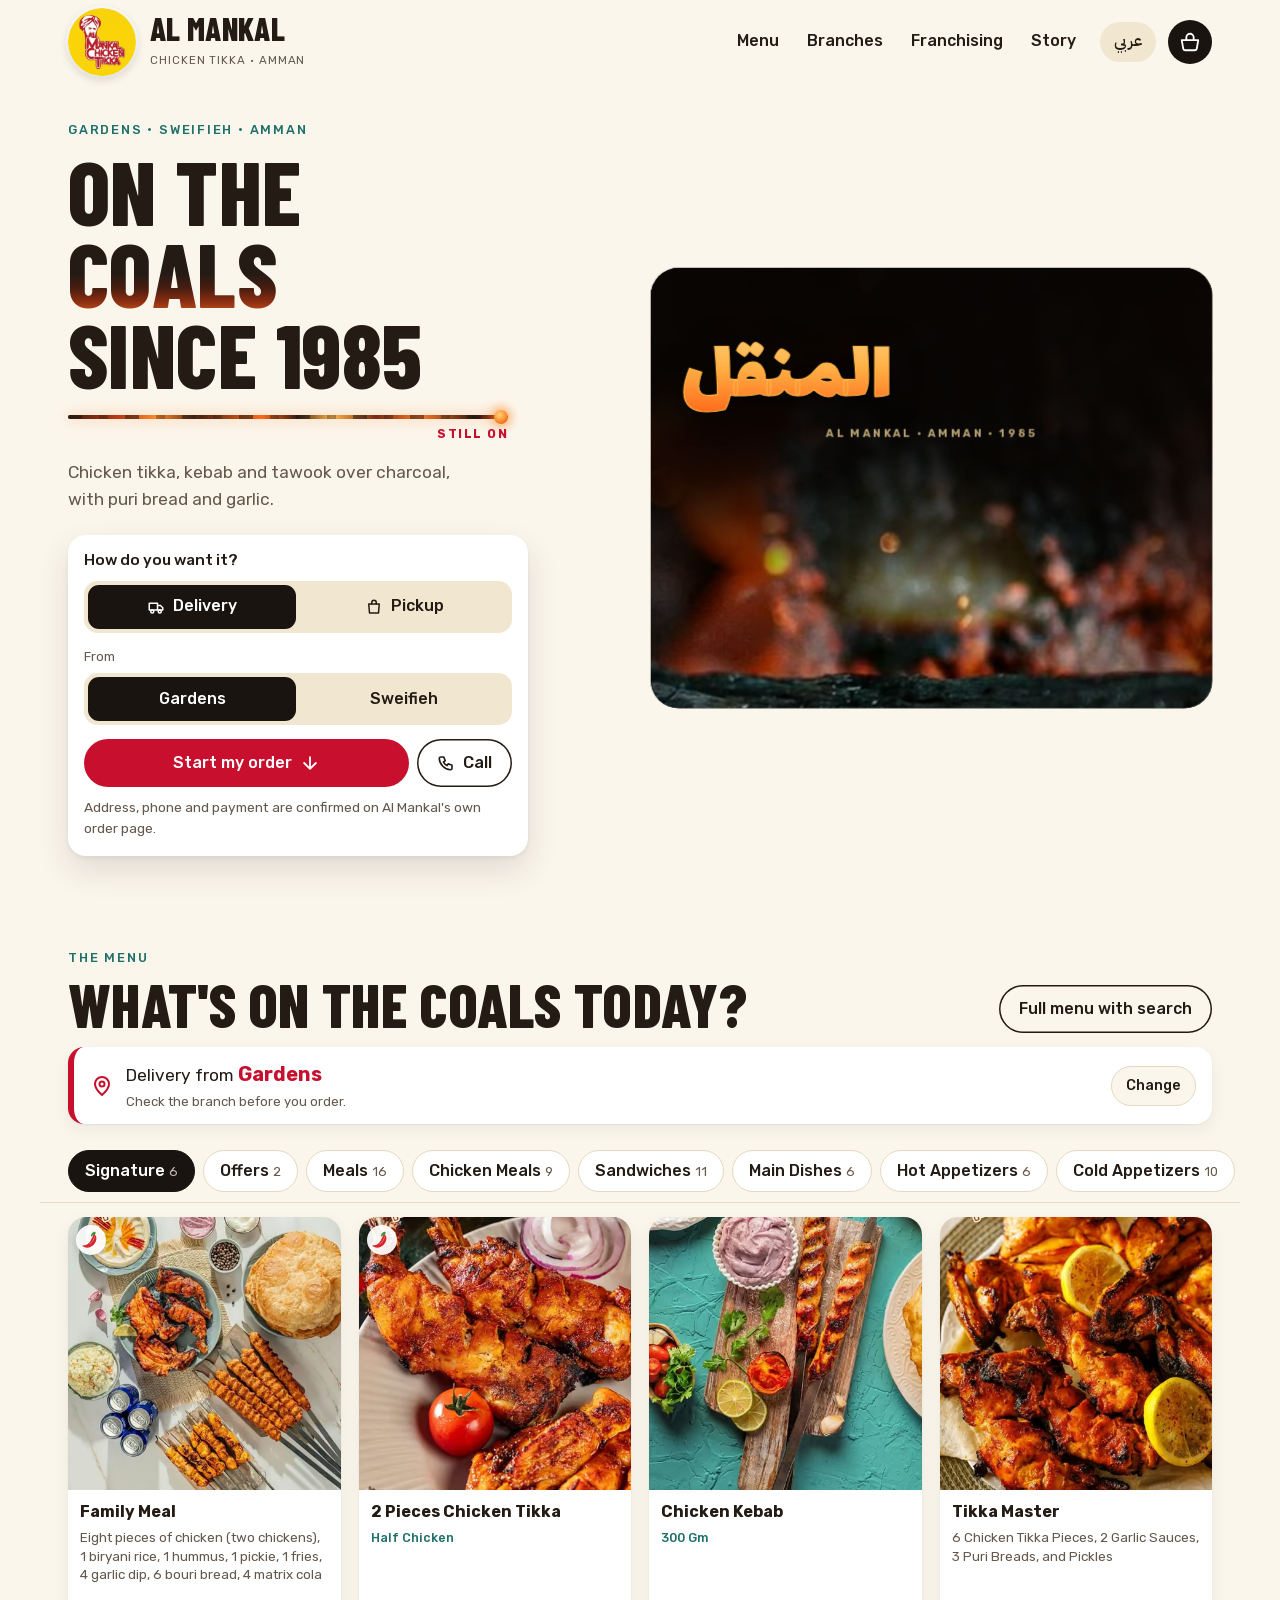
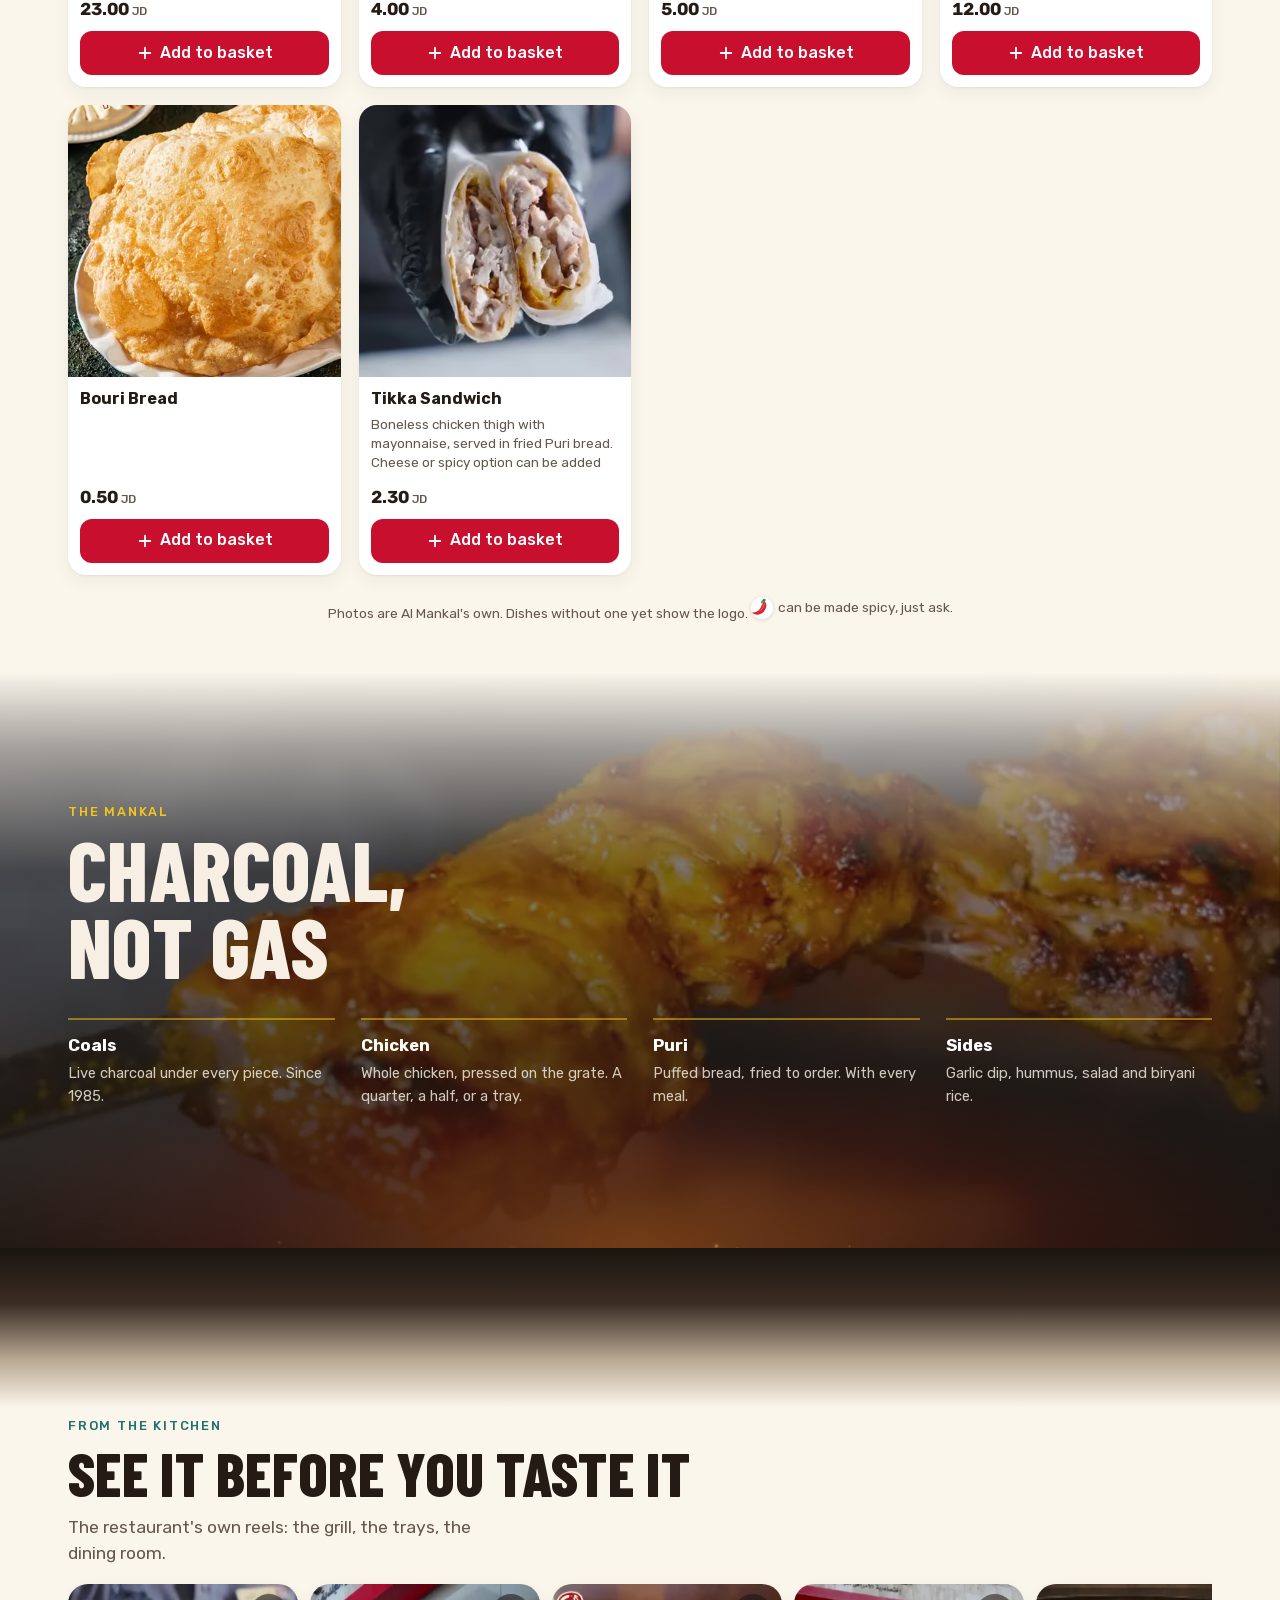
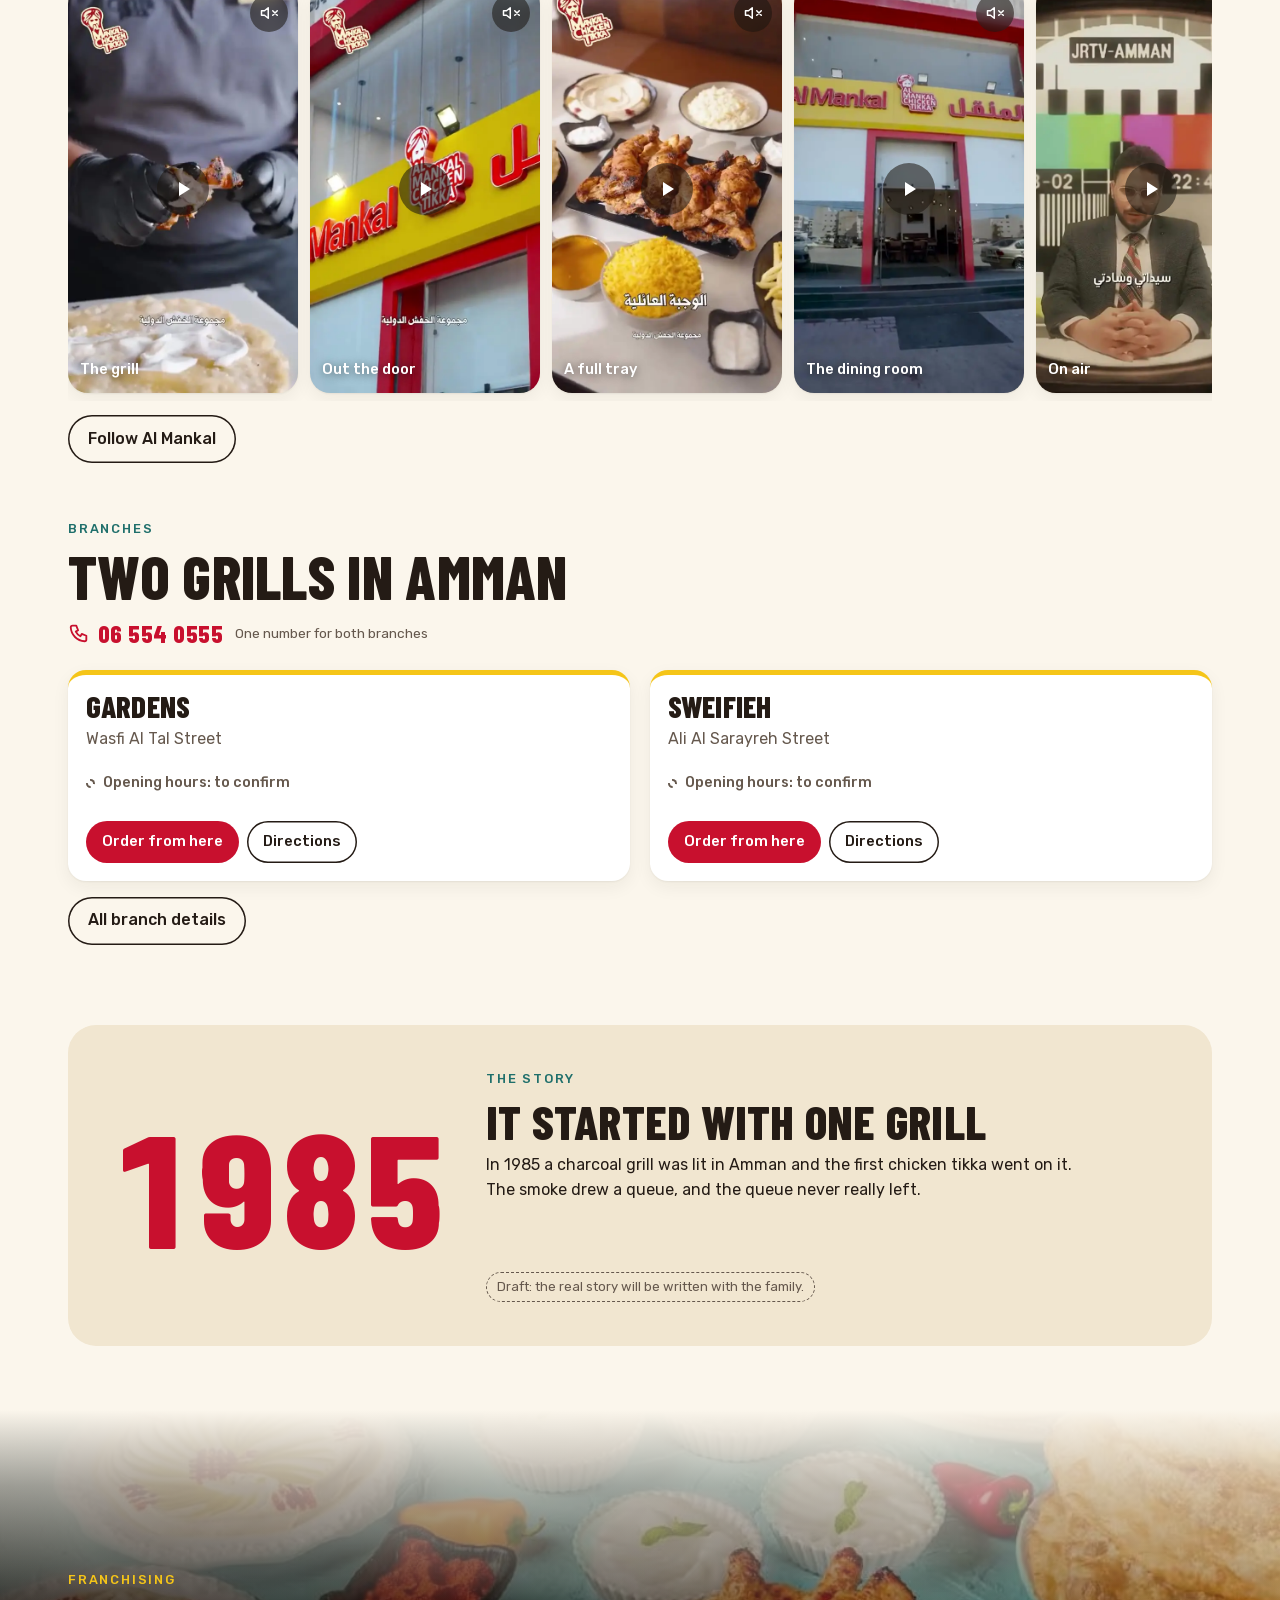
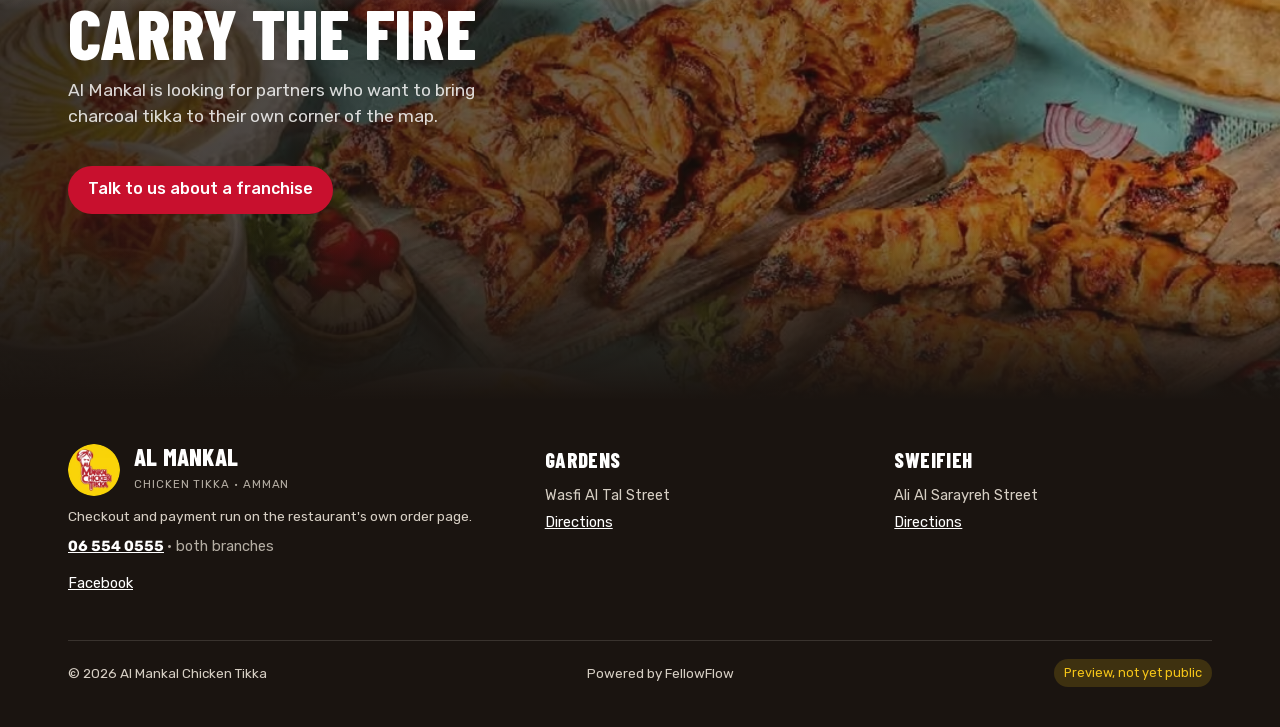
==== commit e0c47968: "Hero: the restaurant's own burning charcoal as the subject, the fire kept small between the coals Th" ====
--- a/index.html
+++ b/index.html
@@ -76,16 +76,13 @@
     <section class="hero" aria-labelledby="hero-title">
       <div class="wrap hero-grid">
         <div class="hero-photo">
-          <!-- The mankal: the brazier the restaurant is named after. Real coals cut from the grill film, a volumetric fire film screen-blended over them (assets/video/flame), live sparks, and the name written in ember above. -->
+          <!-- The mankal: the restaurant's own burning charcoal, close up, with small tongues of the fire film screen-blended low between the coals, live sparks, and the name written in ember above. -->
           <div class="mankal" id="hero-mankal" aria-hidden="true">
-            <div class="sky"></div>
+            <picture class="coals"><source type="image/avif" srcset="assets/img/s/coals-3-480.avif 480w, assets/img/s/coals-3-960.avif 960w" sizes="(min-width: 900px) 50vw, 100vw"><img src="assets/img/s/coals-3-960.webp" srcset="assets/img/s/coals-3-480.webp 480w, assets/img/s/coals-3-960.webp 960w" sizes="(min-width: 900px) 50vw, 100vw" alt="" width="960" height="278" fetchpriority="high"></picture>
+            <video class="flame" id="mankal-flame" muted loop playsinline preload="none" poster="assets/img/s/flame-still.webp" width="576" height="640"></video>
+            <div class="heat"></div>
+            <div class="dark"></div>
             <div class="word"><svg viewBox="0 0 360 150" focusable="false"><defs><linearGradient id="emberfill" x1="0" y1="0" x2="0" y2="1"><stop offset="0" stop-color="#ffe3a0"/><stop offset=".55" stop-color="#ffb347"/><stop offset="1" stop-color="#ff6a1a"/></linearGradient></defs><text x="180" y="112" text-anchor="middle">المنقل</text></svg><small>Al Mankal · Amman · 1985</small></div>
-            <div class="legs"><i></i><i></i></div>
-            <div class="body"></div>
-            <div class="rim"></div>
-            <div class="bed"><img src="assets/img/s/bed-2.webp" alt="" width="720" height="150" class="f1" fetchpriority="high"><img src="assets/img/s/bed-1.webp" alt="" width="720" height="150" class="f2" decoding="async"><img src="assets/img/s/bed-3.webp" alt="" width="720" height="150" class="f3" decoding="async"></div>
-            <video class="flame" id="mankal-flame" muted loop playsinline preload="none" poster="assets/img/s/flame-still.webp" width="576" height="640"></video>
-            <div class="rim lip"></div>
             <canvas class="sparks" id="mankal-sparks"></canvas>
           </div>
         </div>
--- a/assets/css/site.css
+++ b/assets/css/site.css
@@ -165,32 +165,24 @@
 @keyframes drift { from { transform: scale(1) translate(0, 0); } to { transform: scale(1.06) translate(-1.2%, 1%); } }
 /* The brazier: charcoal body and rim drawn in the page's own black, the real coals from the grill film in the bowl (three frames cross-fading, so the flicker is the film's own),
    a fire film rendered as a volume (assets/video/flame-*.mp4) screen-blended over the coals, the front half of the rim over the fire's base, live sparks on a canvas, and the name written in ember above. */
-.mankal { position: relative; overflow: hidden; isolation: isolate; aspect-ratio: 10 / 11; max-height: 460px; background: radial-gradient(90% 55% at 50% 100%, #3b2416, #1d1511 50%, #130f0c); }
+.mankal { position: relative; overflow: hidden; isolation: isolate; aspect-ratio: 10 / 9; max-height: 400px; background: #0b0806; }
 .mankal > * { position: absolute; }
-.mankal .sky { inset: 0; background: radial-gradient(55% 42% at 50% 66%, rgba(255, 122, 26, .3), transparent 70%); animation: breathe 4.5s ease-in-out infinite alternate; }
-.mankal .heat { inset: 0; background: radial-gradient(60% 50% at 50% 62%, rgba(255, 170, 70, .38), transparent 70%); opacity: 0; transition: opacity 500ms var(--ease); z-index: 1; }
+.mankal .coals { inset: 0; }
+.mankal .coals img { width: 100%; height: 100%; object-fit: cover; object-position: 56% 50%; display: block; filter: saturate(.95) brightness(.92) contrast(1.06); }
+.mankal .dark { inset: 0; z-index: 2; background: linear-gradient(180deg, rgba(8, 5, 3, .96) 0%, rgba(8, 5, 3, .9) 28%, rgba(8, 5, 3, .55) 48%, rgba(8, 5, 3, 0) 70%, rgba(8, 5, 3, .35) 100%), radial-gradient(70% 60% at 50% 100%, transparent 50%, rgba(8, 5, 3, .7) 100%); }
+.mankal .heat { inset: 0; z-index: 1; background: radial-gradient(55% 35% at 50% 92%, rgba(255, 150, 60, .22), transparent 70%); opacity: 0; transition: opacity 500ms var(--ease); }
 .mankal.fan .heat { opacity: 1; transition-duration: 220ms; }
-.mankal .word { left: 0; right: 0; top: 6%; text-align: center; z-index: 3; }
-.mankal .word svg { width: min(70%, 300px); height: auto; overflow: visible; filter: drop-shadow(0 0 16px rgba(255, 138, 42, .45)); }
+.mankal .word { left: 0; right: 0; top: 10%; text-align: center; z-index: 3; }
+.mankal .word svg { width: min(62%, 270px); height: auto; overflow: visible; filter: drop-shadow(0 2px 14px rgba(0, 0, 0, .7)); }
 .mankal .word text { font: 400 118px/1 'Lalezar', var(--display); fill: url(#emberfill); fill-opacity: 0; stroke: #ffb347; stroke-width: 1.5; stroke-dasharray: 2600; stroke-dashoffset: 2600; }
 body.lit .mankal .word text { animation: word-draw 1900ms cubic-bezier(.3, 0, .2, 1) 500ms forwards, word-fill 900ms ease 1900ms forwards; }
 @keyframes word-draw { to { stroke-dashoffset: 0; } }
 @keyframes word-fill { to { fill-opacity: 1; } }
-.mankal .word small { display: block; margin-top: 2px; font: 700 .7rem/1 var(--text); letter-spacing: .2em; text-transform: uppercase; color: rgba(255, 227, 160, .82); opacity: 0; }
+.mankal .word small { display: block; margin-top: 4px; font: 700 .68rem/1 var(--text); letter-spacing: .22em; text-transform: uppercase; color: rgba(255, 227, 160, .7); opacity: 0; }
 html[lang="ar"] .mankal .word small { letter-spacing: .12em; }
 body.lit .mankal .word small { animation: fade-in 600ms ease 2500ms forwards; }
-.mankal .legs { left: 18%; right: 18%; bottom: 3%; height: 8%; display: flex; justify-content: space-between; }
-.mankal .legs i { width: 6%; background: linear-gradient(#2a211b, #0d0907); border-radius: 0 0 4px 4px; }
-.mankal .body { left: 8%; right: 8%; bottom: 10%; height: 22%; border-radius: 0 0 44% 44% / 0 0 90% 90%; background: linear-gradient(#2a211b, #0d0907); box-shadow: inset 0 -10px 24px rgba(0, 0, 0, .8), inset 0 14px 18px -12px rgba(255, 140, 50, .35); }
-.mankal .rim { left: 4%; right: 4%; bottom: 30%; height: 9%; border-radius: 50%; background: linear-gradient(#3a2d24, #1c1511); box-shadow: 0 6px 14px rgba(0, 0, 0, .6), inset 0 2px 2px rgba(255, 255, 255, .08); }
-.mankal .lip { clip-path: inset(50% 0 0 0); z-index: 2; background: linear-gradient(#4a3729, #1c1511); box-shadow: inset 0 -3px 6px rgba(0, 0, 0, .5), inset 0 2px 3px rgba(255, 170, 80, .22); }
-.mankal .bed { left: 8%; right: 8%; bottom: 32%; height: 12%; border-radius: 50%; overflow: hidden; }
-.mankal .bed img { position: absolute; inset: -40% 0; width: 100%; height: 180%; object-fit: cover; }
-.mankal .bed .f2 { animation: coalfade 2.3s ease-in-out infinite alternate; }
-.mankal .bed .f3 { animation: coalfade 3.1s ease-in-out -1.4s infinite alternate-reverse; }
-@keyframes coalfade { from { opacity: 0; } to { opacity: 1; } }
-.mankal .flame { left: -4%; width: 108%; top: 4%; height: 58%; object-fit: cover; object-position: 50% 100%; mix-blend-mode: screen; z-index: 1; transform-origin: 50% 100%; transition: transform 700ms var(--ease); }
-.mankal.fan .flame { transform: scaleY(1.1) scaleX(1.03); transition-duration: 350ms; }
+.mankal .flame { left: 12%; width: 76%; top: 34%; height: 52%; object-fit: cover; object-position: 50% 100%; mix-blend-mode: screen; z-index: 1; opacity: .5; -webkit-mask-image: radial-gradient(ellipse 42% 85% at 50% 100%, #000 35%, transparent 100%); mask-image: radial-gradient(ellipse 42% 85% at 50% 100%, #000 35%, transparent 100%); transform-origin: 50% 100%; transition: transform 700ms var(--ease); }
+.mankal.fan .flame { transform: scaleY(1.08); transition-duration: 350ms; }
 .mankal .sparks { inset: 0; width: 100%; height: 100%; z-index: 2; pointer-events: none; }
 .hero-text { position: relative; }
 .hero h1 { font-size: clamp(3rem, 2.2rem + 4.2vw, 6.2rem); max-width: 9ch; }
@@ -253,7 +245,7 @@
   .hero { padding: 36px 0 64px; }
   .hero-grid { grid-template-columns: 1fr 1.05fr; align-items: center; gap: 48px; }
   .hero-photo { margin: 0; order: 2; }
-  .mankal { border-radius: 28px; aspect-ratio: 10 / 10.5; max-height: 540px; margin-inline: auto; width: 100%; }
+  .mankal { border-radius: 28px; aspect-ratio: 10 / 9; max-height: 440px; margin-inline: auto; width: 100%; }
 }
 
 /* ---------- order again ---------- */
@@ -579,7 +571,7 @@
   .hero h1 .lit i::before { opacity: .7; } .fireline .bed { transform: none; animation: none; } .fireline .tip { opacity: 1; transform: translateX(var(--w, 0px)); } .fireline b { opacity: 1; animation: none; }
   .hours.open i::after { animation: none; }
   body.lit .hero .mankal, body.lit .hero .rise, body.lit .page-hero .photo img { animation-duration: 1ms; animation-delay: 0ms; }
-  .mankal .sky, .mankal .bed img { animation: none; } .mankal .bed .f2, .mankal .bed .f3 { opacity: 0; } .mankal .word text { stroke-dashoffset: 0; fill-opacity: 1; animation: none; } .mankal .word small { opacity: 1; animation: none; } .mankal .flame { transition: none; }
+  .mankal .word text { stroke-dashoffset: 0; fill-opacity: 1; animation: none; } .mankal .word small { opacity: 1; animation: none; } .mankal .flame { transition: none; }
   .grid.swap .card, .stepper { animation: none; }
   .ap, .bar, .card-ph img, .band-media img, .tiles img, .brand img { transition-duration: 1ms; transition-delay: 0ms; }
   .btn, .add, .tab, .seg button, .drawer-panel, .sheet-panel, .drawer-back, .sheet-back, .card { transition-duration: 0ms; }
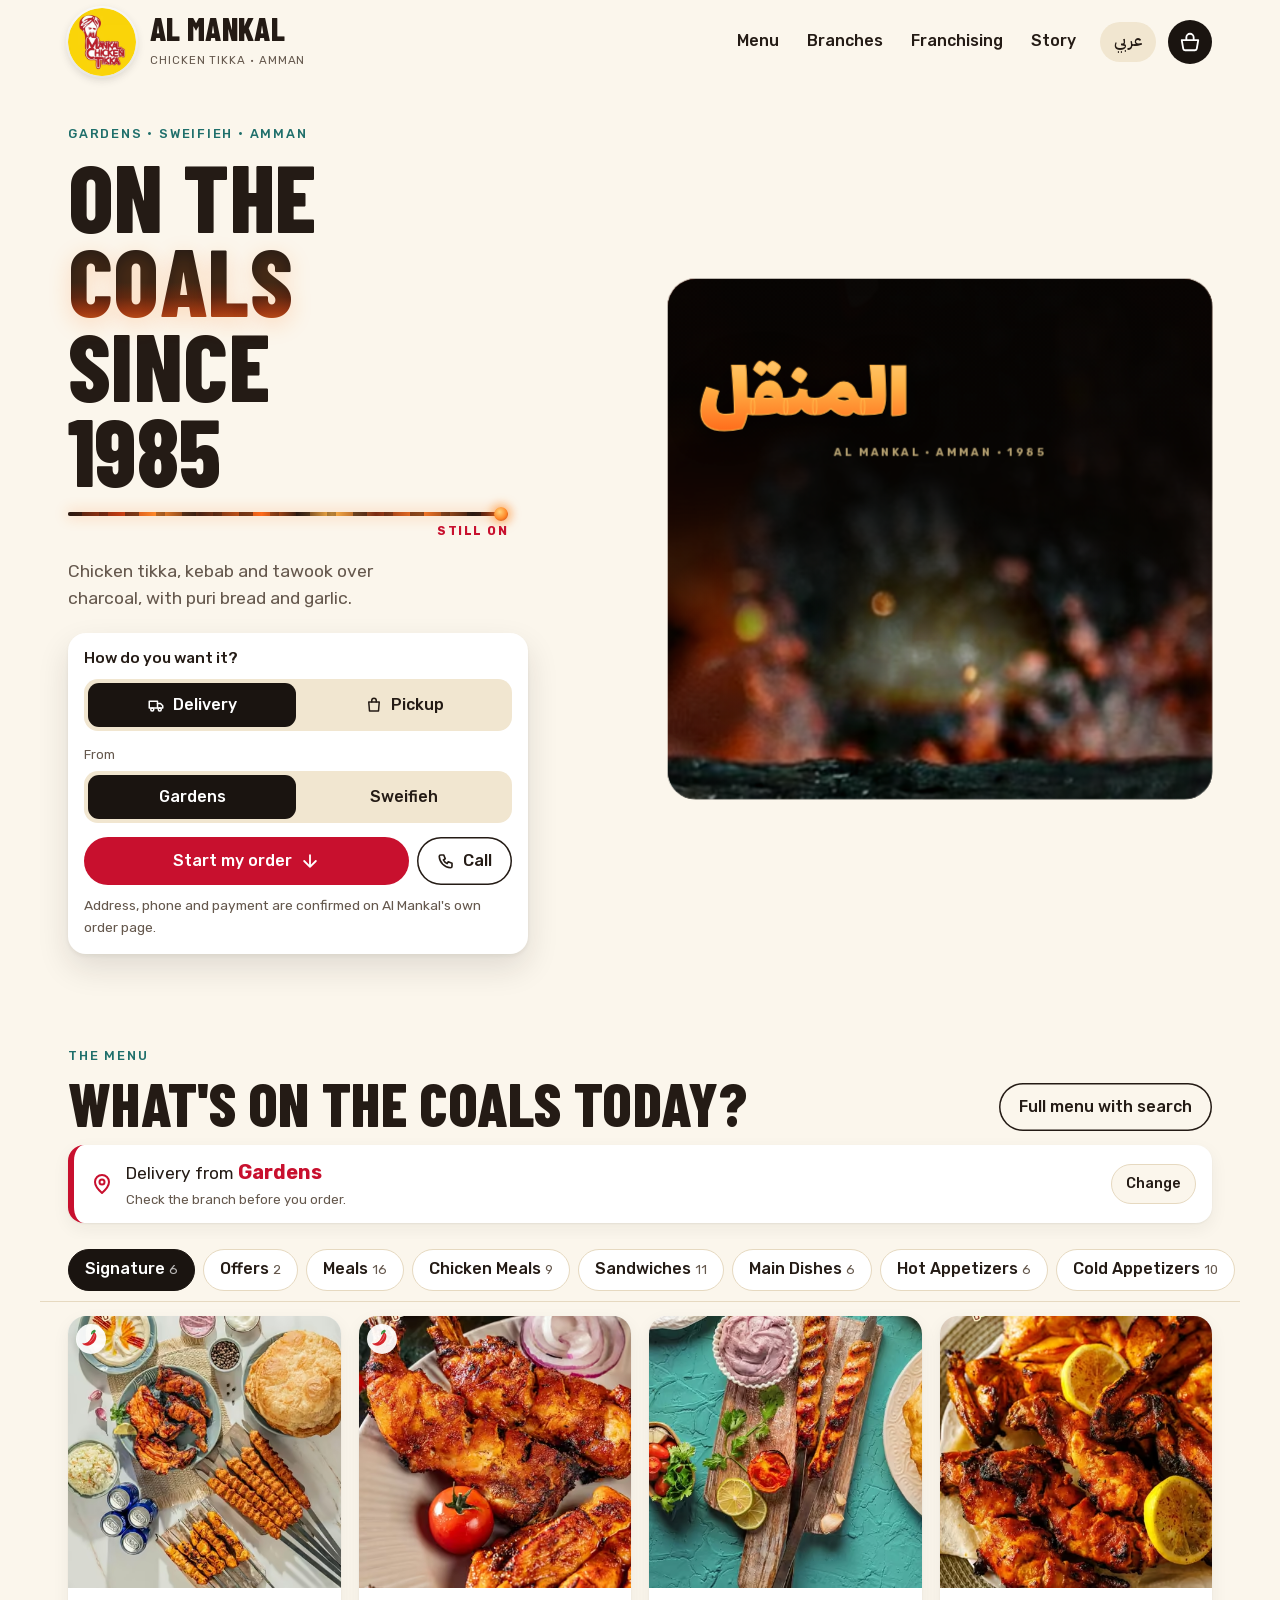
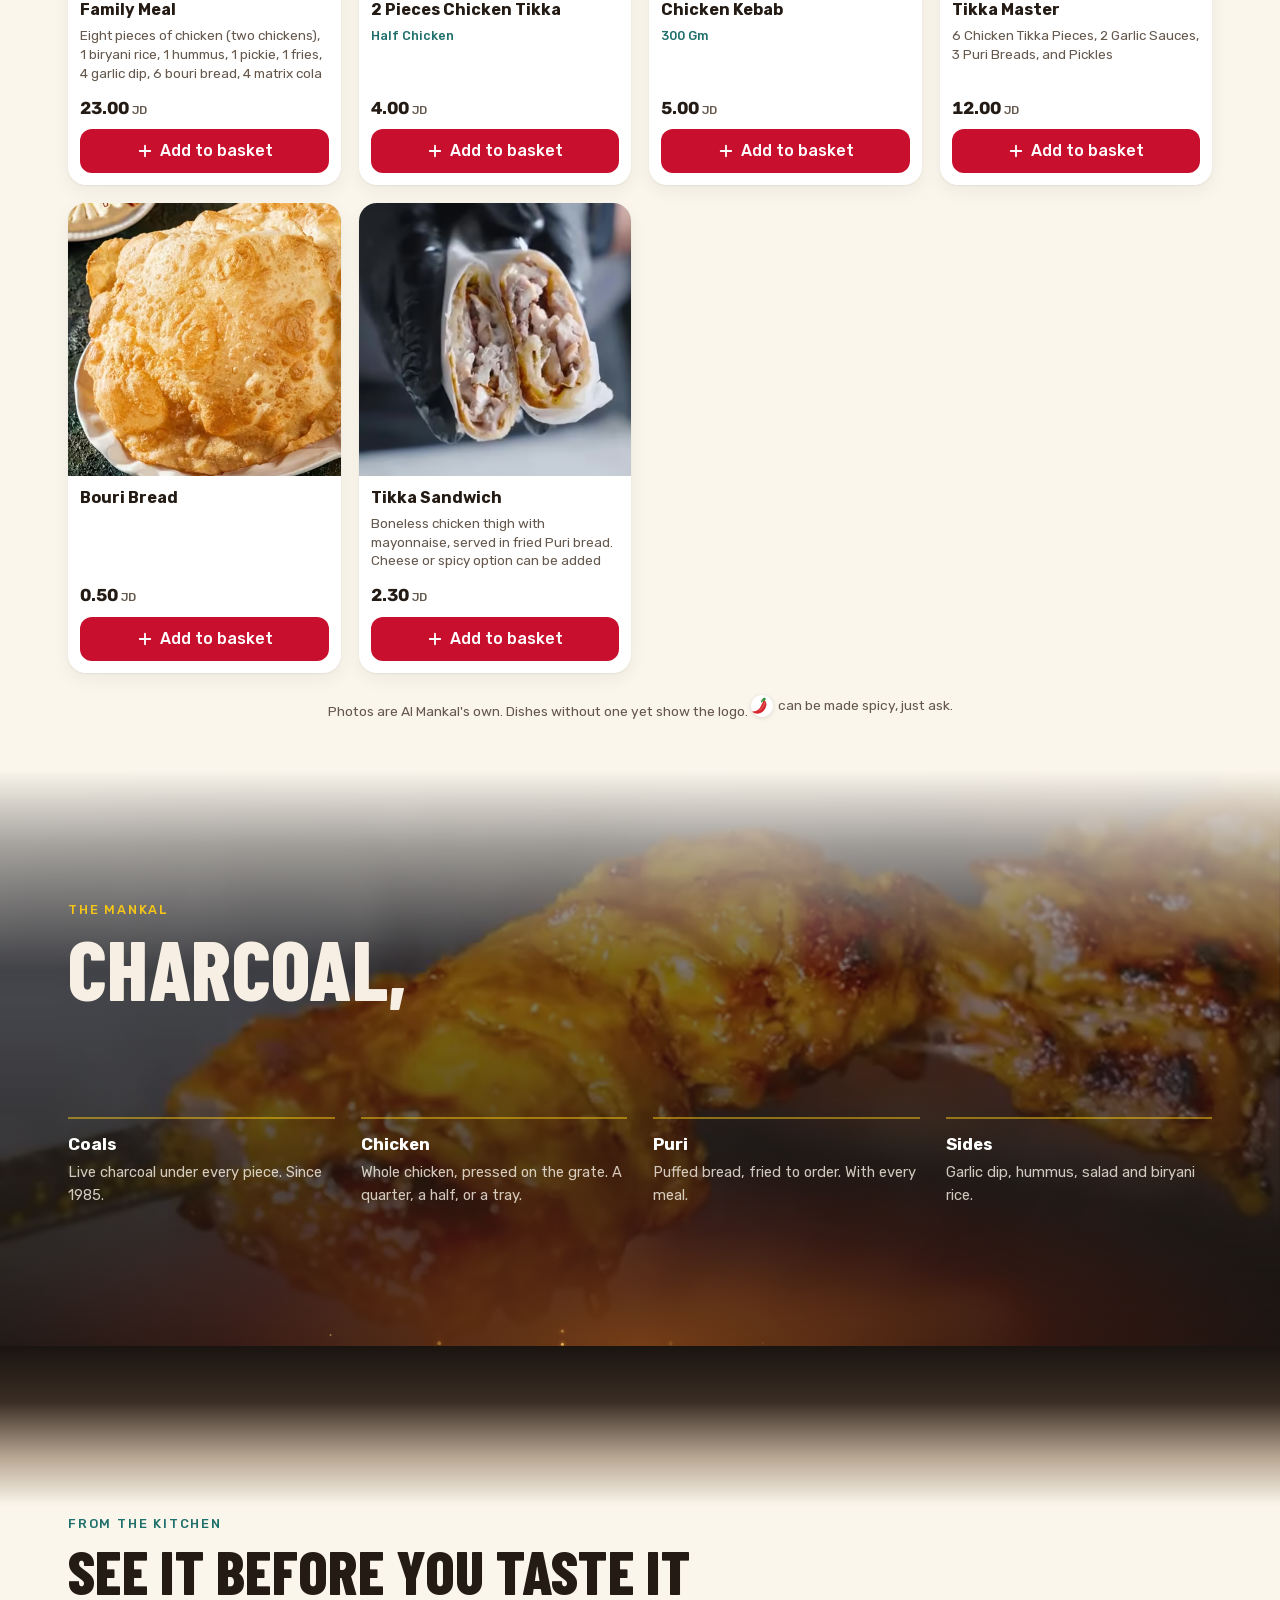
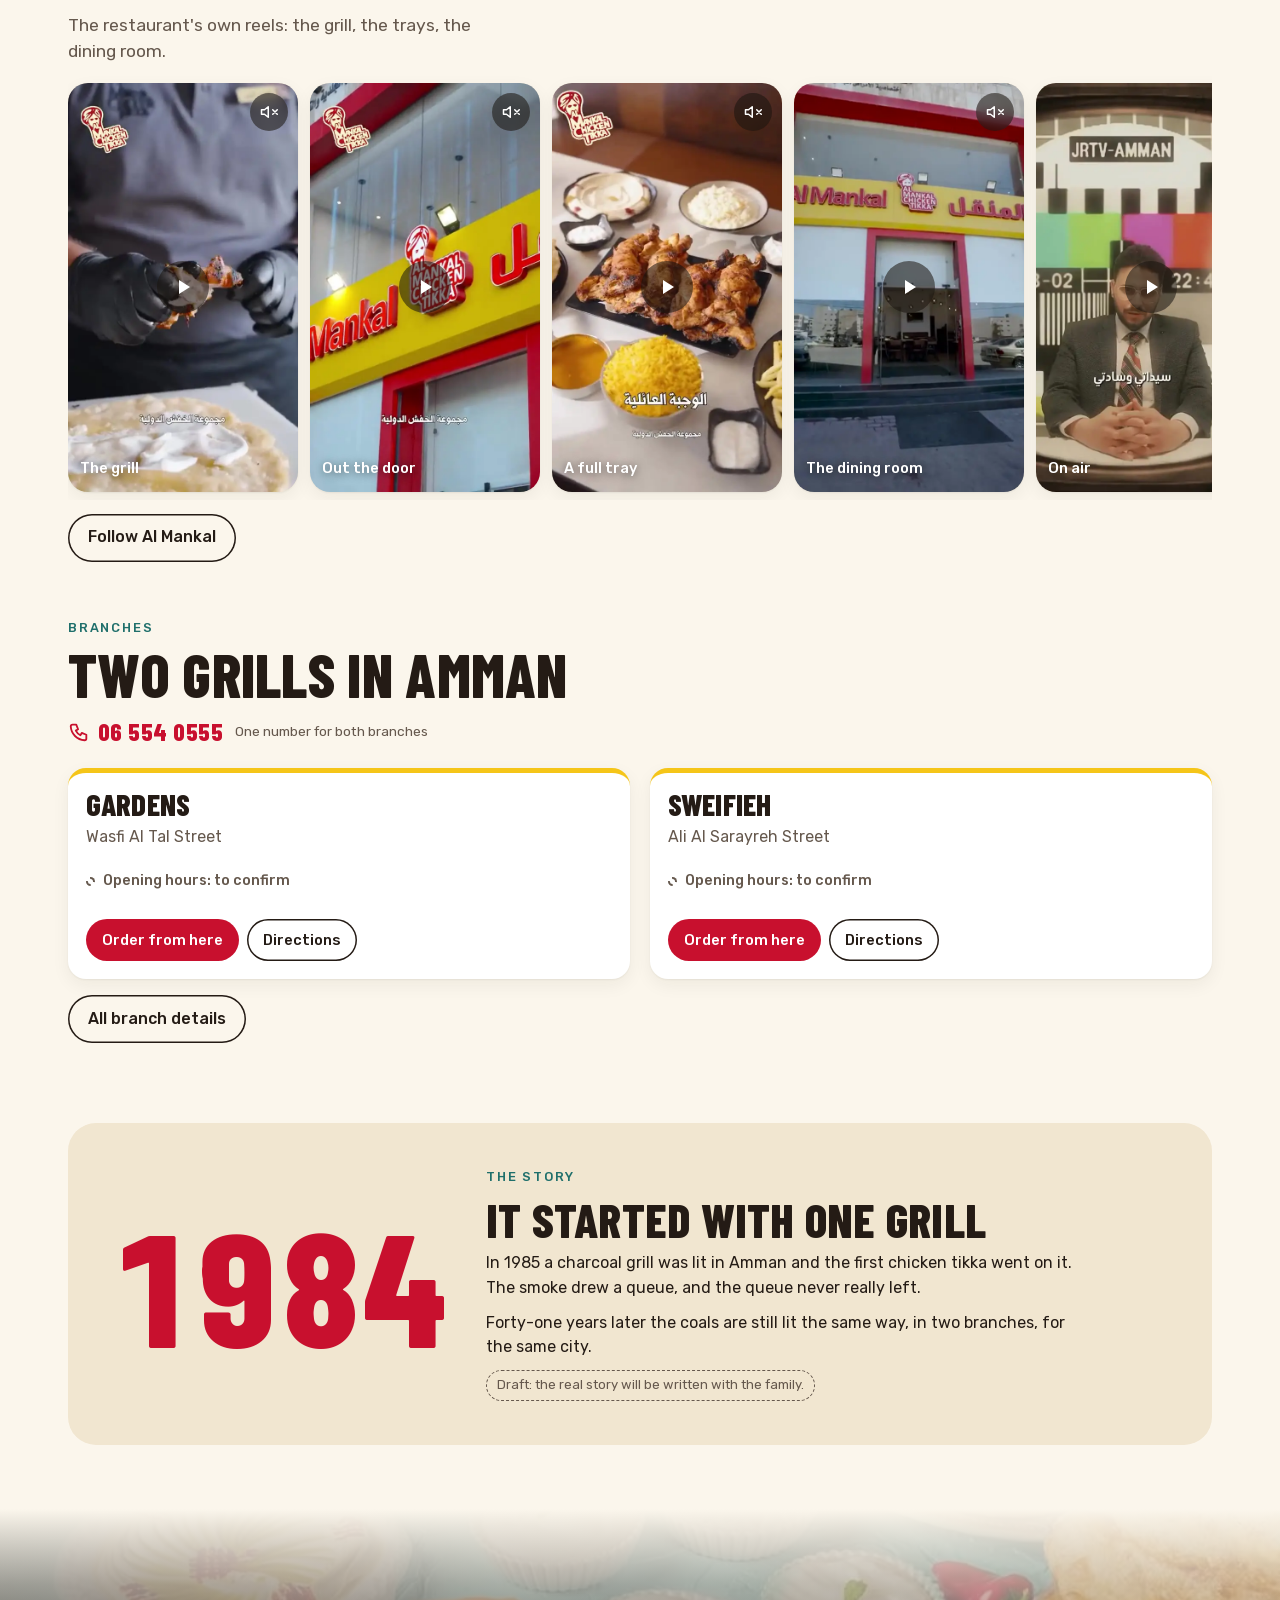
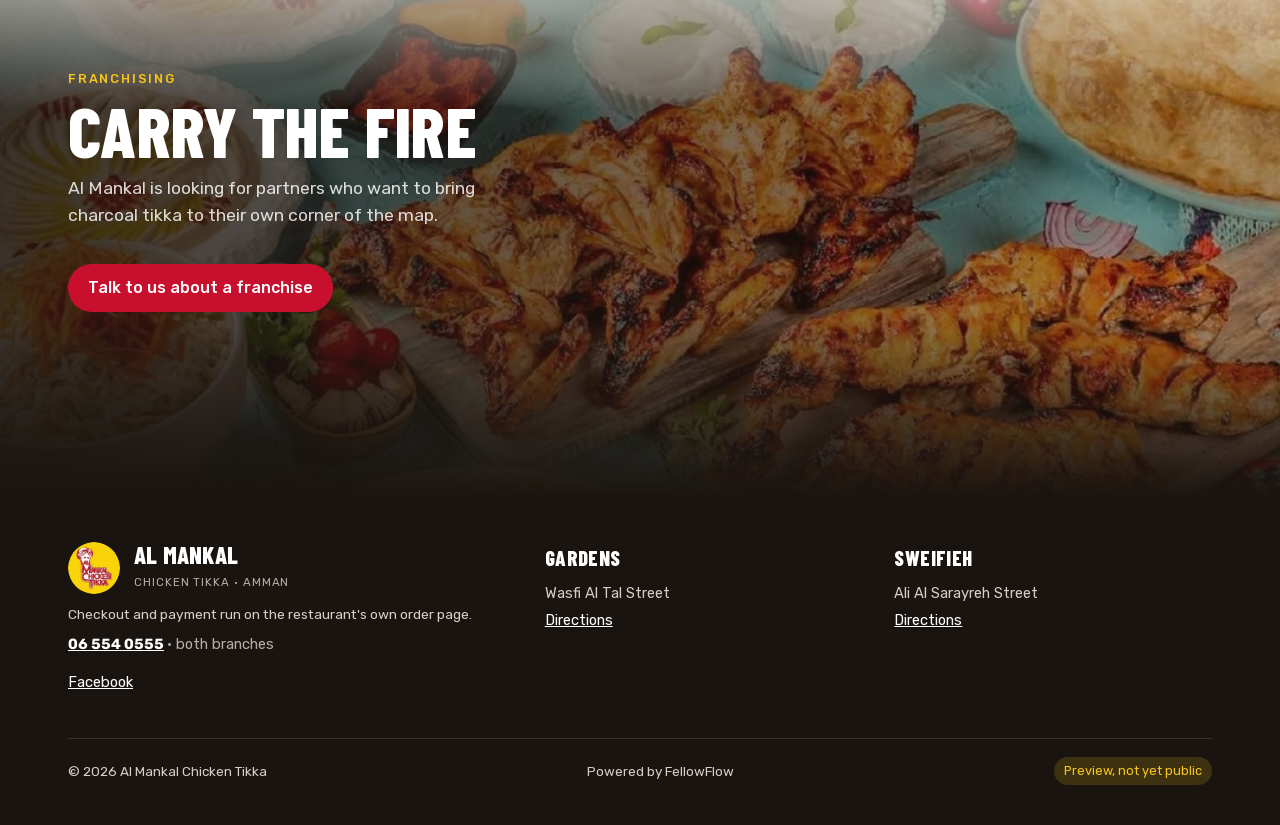
==== commit a0472aa0: "Hero: headline and charcoal composed as one piece on phone and desktop On the phone the charcoal pan" ====
--- a/index.html
+++ b/index.html
@@ -84,6 +84,7 @@
             <div class="dark"></div>
             <div class="word"><svg viewBox="0 0 360 150" focusable="false"><defs><linearGradient id="emberfill" x1="0" y1="0" x2="0" y2="1"><stop offset="0" stop-color="#ffe3a0"/><stop offset=".55" stop-color="#ffb347"/><stop offset="1" stop-color="#ff6a1a"/></linearGradient></defs><text x="180" y="112" text-anchor="middle">المنقل</text></svg><small>Al Mankal · Amman · 1985</small></div>
             <canvas class="sparks" id="mankal-sparks"></canvas>
+            <div class="fade"></div>
           </div>
         </div>
         <div class="hero-text">
--- a/assets/css/site.css
+++ b/assets/css/site.css
@@ -160,12 +160,15 @@
 
 /* ---------- home hero: the mankal itself (the brazier the restaurant is named after), and the first step of an order. It assembles when the curtain lifts. ---------- */
 .hero { padding: 0 0 36px; overflow: hidden; }
-.hero-grid { display: grid; gap: 22px; }
+.hero-grid { display: grid; gap: 0; }
 .hero-photo { position: relative; margin: 0 calc(var(--gutter) * -1); }
 @keyframes drift { from { transform: scale(1) translate(0, 0); } to { transform: scale(1.06) translate(-1.2%, 1%); } }
 /* The brazier: charcoal body and rim drawn in the page's own black, the real coals from the grill film in the bowl (three frames cross-fading, so the flicker is the film's own),
    a fire film rendered as a volume (assets/video/flame-*.mp4) screen-blended over the coals, the front half of the rim over the fire's base, live sparks on a canvas, and the name written in ember above. */
-.mankal { position: relative; overflow: hidden; isolation: isolate; aspect-ratio: 10 / 9; max-height: 400px; background: #0b0806; }
+.mankal { position: relative; overflow: hidden; isolation: isolate; aspect-ratio: 10 / 10.4; max-height: 440px; background: #0b0806; }
+/* On the phone the charcoal dissolves into the page and the headline rises up into that fade, so the picture and the words are one piece. */
+.mankal .fade { inset: 0; z-index: 4; background: linear-gradient(180deg, transparent 50%, rgba(251, 246, 236, .7) 78%, var(--cream) 100%); pointer-events: none; }
+.hero-text { margin-top: -27%; }
 .mankal > * { position: absolute; }
 .mankal .coals { inset: 0; }
 .mankal .coals img { width: 100%; height: 100%; object-fit: cover; object-position: 56% 50%; display: block; filter: saturate(.95) brightness(.92) contrast(1.06); }
@@ -185,9 +188,10 @@
 .mankal.fan .flame { transform: scaleY(1.08); transition-duration: 350ms; }
 .mankal .sparks { inset: 0; width: 100%; height: 100%; z-index: 2; pointer-events: none; }
 .hero-text { position: relative; }
-.hero h1 { font-size: clamp(3rem, 2.2rem + 4.2vw, 6.2rem); max-width: 9ch; }
+.hero h1 { font-size: clamp(3.3rem, 2.2rem + 4.6vw, 6.2rem); max-width: 9ch; line-height: .9; letter-spacing: .005em; }
+.hero h1 .lit { text-shadow: 0 6px 22px rgba(255, 122, 26, .22); }
 html[lang="ar"] .hero h1 { font-size: clamp(2.6rem, 2rem + 3.6vw, 5.2rem); max-width: 11ch; }
-.hero-lead { font-size: 1.08rem; margin: 14px 0 0; max-width: 36ch; color: var(--muted); }
+.hero-lead { font-size: 1.1rem; line-height: 1.5; margin: 16px 0 0; max-width: 32ch; color: var(--muted); }
 /* The word COALS is cut from charcoal and lit from below: a static ember gradient in the letters, and a brighter copy that breathes on top (opacity only). */
 .hero h1 .lit { position: relative; display: inline-block; }
 .hero h1 .lit i { font-style: normal; position: relative; display: inline-block; color: transparent; background: linear-gradient(180deg, var(--ink) 0%, var(--ink) 52%, #4a1d10 70%, #8c2e12 86%, #c2521a 100%); -webkit-background-clip: text; background-clip: text; }
@@ -242,10 +246,13 @@
 @keyframes settle-photo { from { opacity: 0; transform: scale(1.08); } to { opacity: 1; transform: scale(1.001); } }
 @keyframes rise { from { opacity: 0; transform: translateY(22px); } to { opacity: 1; transform: none; } }
 @media (min-width: 900px) {
-  .hero { padding: 36px 0 64px; }
-  .hero-grid { grid-template-columns: 1fr 1.05fr; align-items: center; gap: 48px; }
+  .hero { padding: 40px 0 64px; }
+  .hero-grid { grid-template-columns: 1fr 1fr; align-items: center; gap: 56px; }
+  .hero-text { margin-top: 0; }
+  .mankal .fade { display: none; }
+  .hero h1 { max-width: 8ch; }
   .hero-photo { margin: 0; order: 2; }
-  .mankal { border-radius: 28px; aspect-ratio: 10 / 9; max-height: 440px; margin-inline: auto; width: 100%; }
+  .mankal { border-radius: 28px; aspect-ratio: 10 / 10; max-height: 520px; margin-inline: auto; width: 100%; }
 }
 
 /* ---------- order again ---------- */
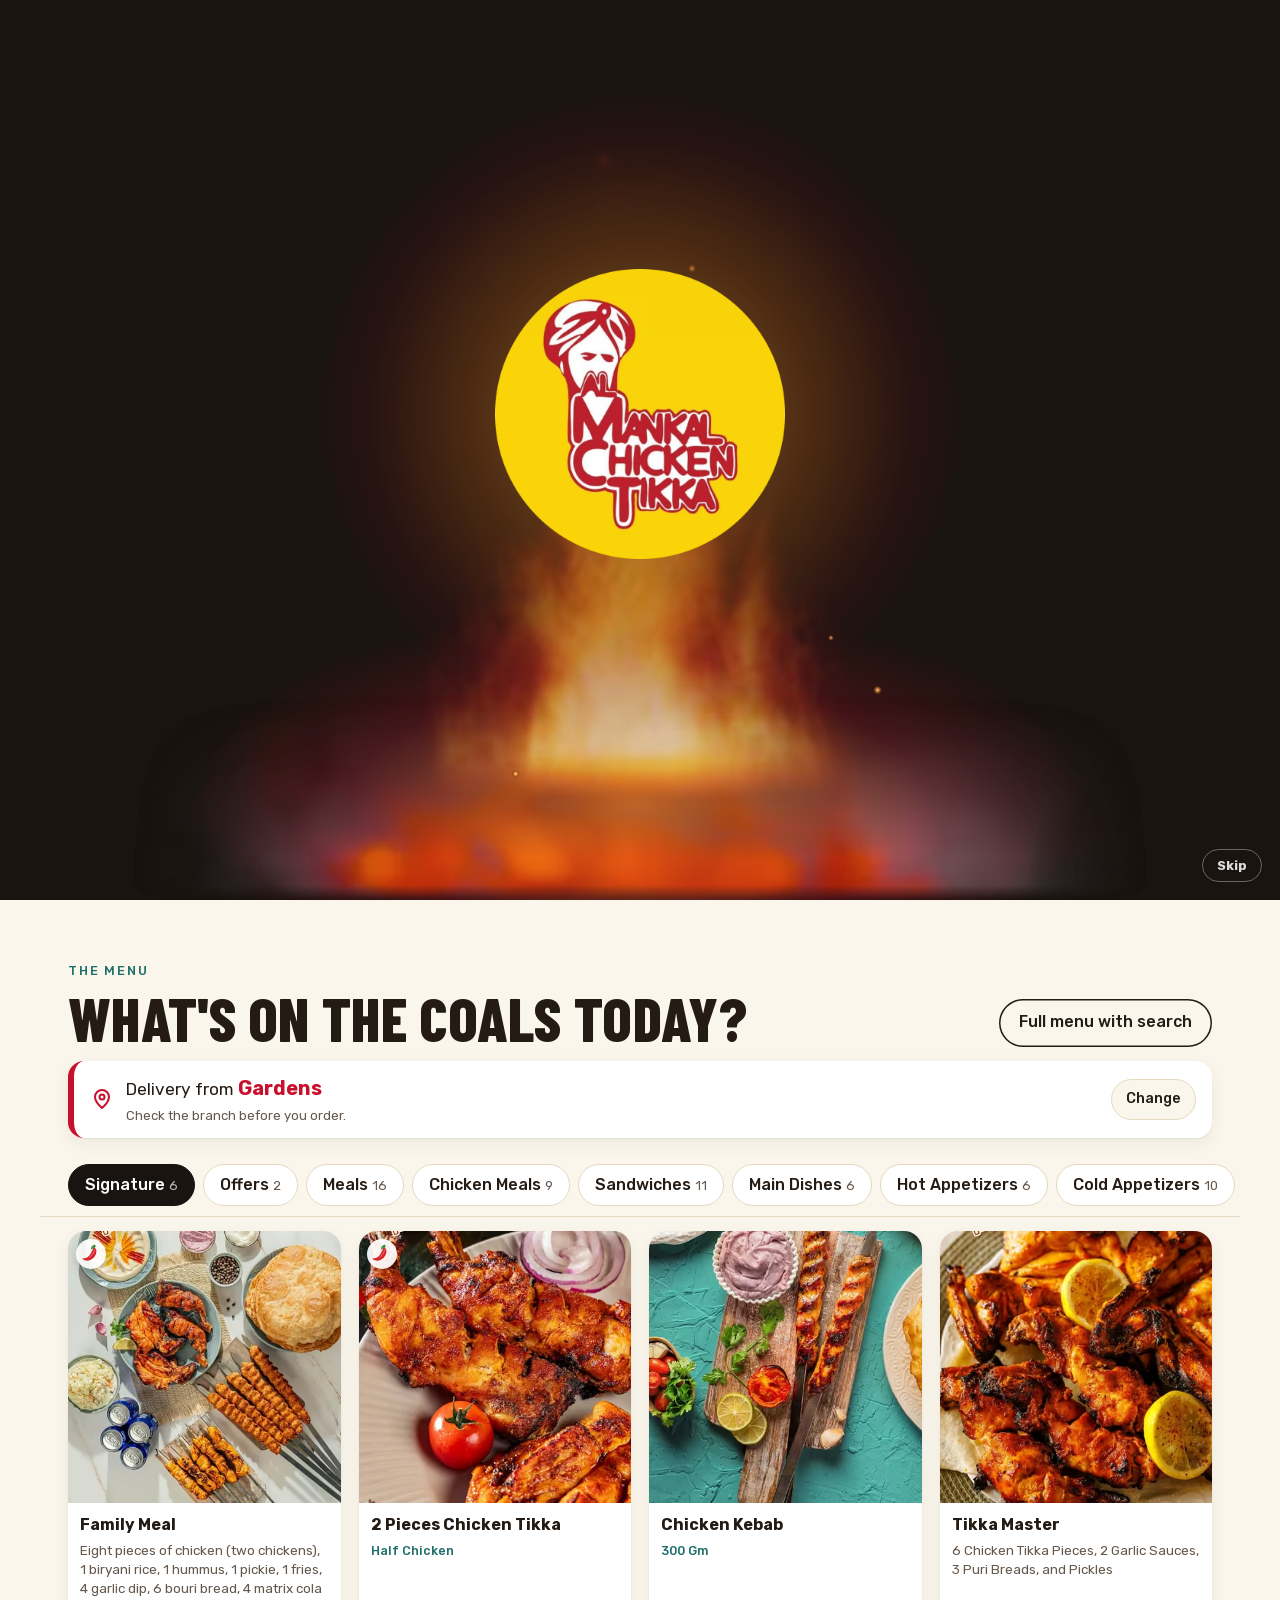
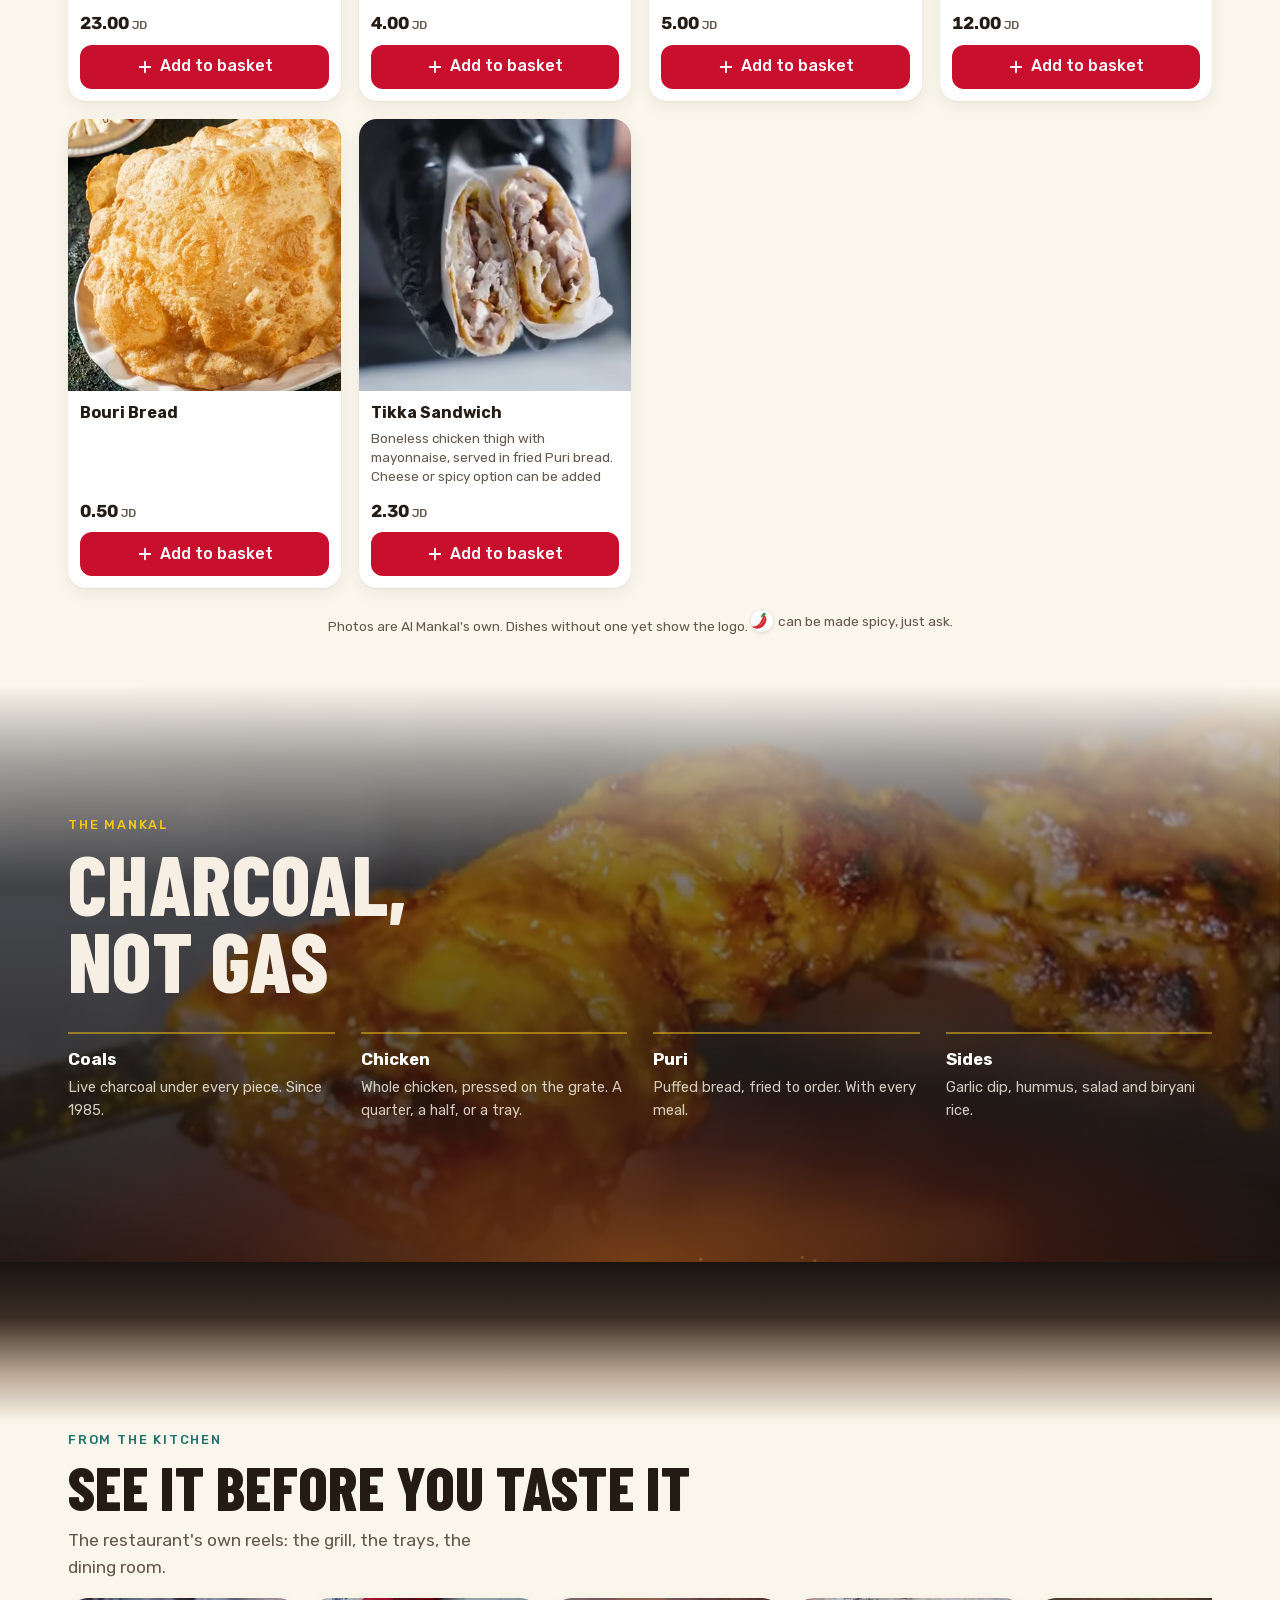
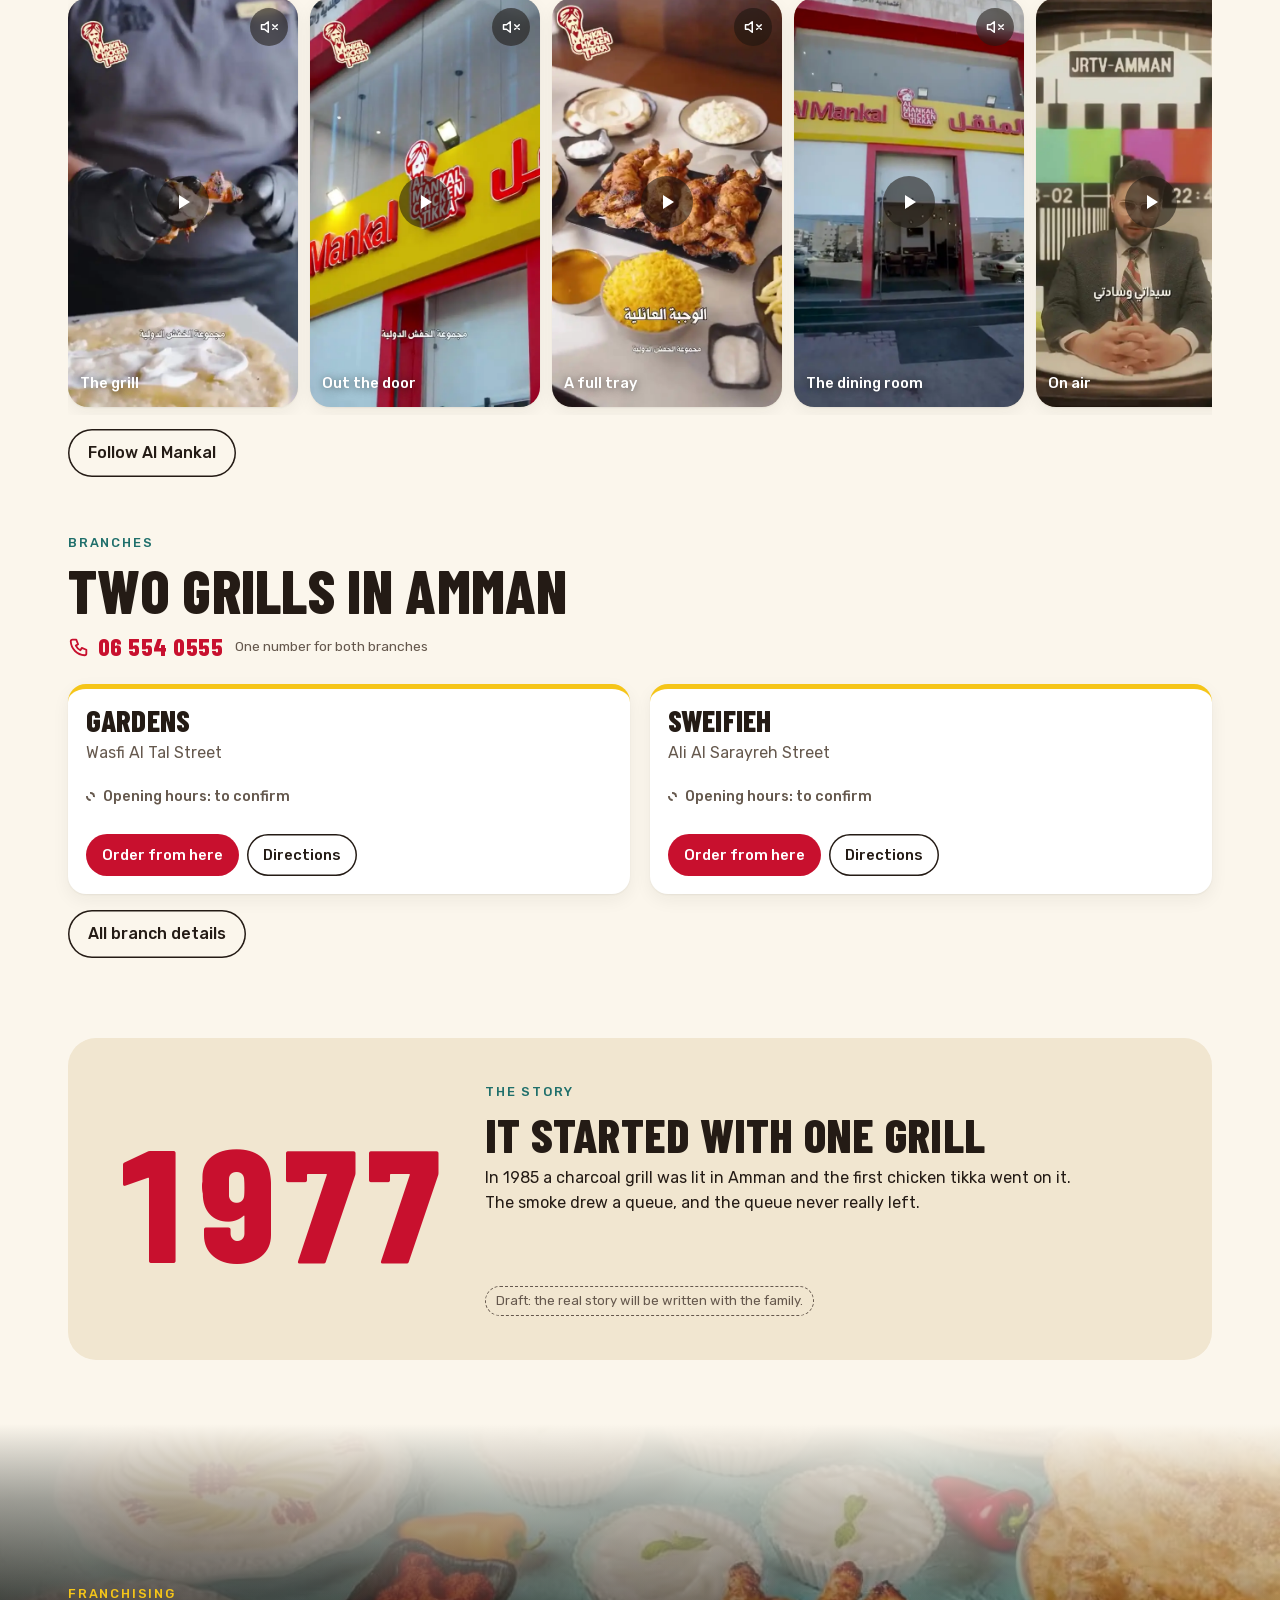
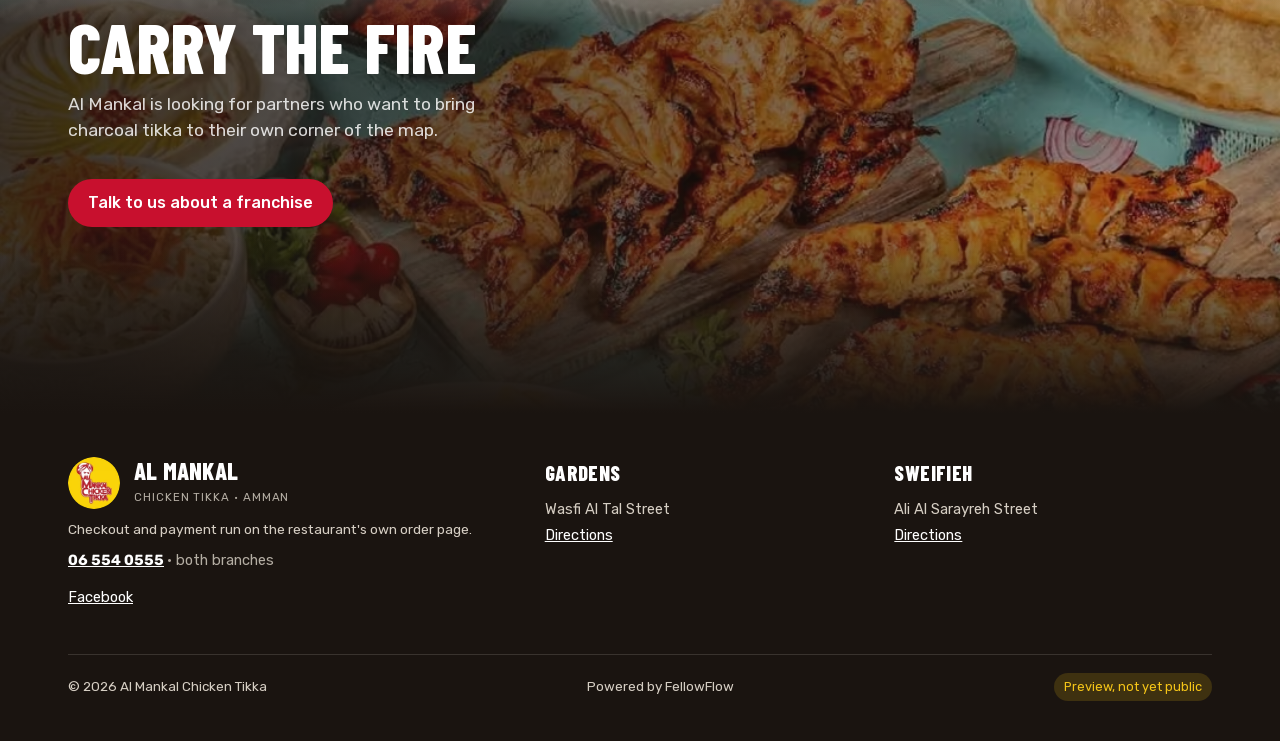
==== commit 36b3f96d: "Intro: born from the coals, with the hero's fire film and an opening into the page The ember no long" ====
--- a/index.html
+++ b/index.html
@@ -39,14 +39,17 @@
 <body data-page="home">
   <!-- The entry: an ember falls onto the cold bed, the coals catch where it lands (the restaurant's own coals, cut from its grill film), a flame climbs and the logo rises out of it, the curtain lifts. Once per tab; Skip in the corner. -->
   <div class="intro" id="intro">
+    <!-- Born from the coals: darkness, one ember in the bed, the coals catch from it, the fire film rises (the same fire as the hero), the emblem is lit by it, holds, and the whole scene opens into the page. -->
     <div class="intro-stage" aria-hidden="true">
-      <i class="intro-drop"></i><i class="intro-impact"></i>
+      <i class="intro-impact"></i>
       <div class="intro-bed" id="intro-bed">
         <img src="assets/img/s/bed-cold.webp" alt="" width="720" height="150" decoding="sync" fetchpriority="high">
         <div class="hole"><div class="hot"><img src="assets/img/s/bed-2.webp" alt="" width="720" height="150" decoding="sync" fetchpriority="high"><img src="assets/img/s/bed-1.webp" alt="" width="720" height="150"><img src="assets/img/s/bed-3.webp" alt="" width="720" height="150"></div></div>
         <span class="glow"></span>
       </div>
-      <canvas class="intro-fire" id="intro-fire"></canvas><canvas class="intro-fire" id="intro-sparks"></canvas>
+      <video class="intro-flame" id="intro-flame" muted loop playsinline preload="auto" poster="assets/img/s/flame-still.webp" width="576" height="640"></video>
+      <canvas class="intro-fire" id="intro-sparks"></canvas>
+      <i class="intro-halo"></i>
       <div class="intro-logo"><img src="assets/img/s/logo-760.webp" alt="" width="760" height="760" decoding="sync" fetchpriority="high"></div>
     </div>
     <button class="intro-skip" type="button" data-skip-intro data-t="skip_intro">Skip</button>
--- a/assets/css/site.css
+++ b/assets/css/site.css
@@ -92,7 +92,7 @@
 body.no-js .ap, body.no-io .ap { opacity: 1; transform: none; }
 
 /* ---------- the entry ---------- */
-.intro { position: fixed; inset: 0; z-index: 80; background: var(--char); overflow: hidden; will-change: transform; --bedw: min(max(150vw, 100%), 1040px); --bedh: calc(var(--bedw) / 4.8); --logo: min(56vw, 300px); }
+.intro { position: fixed; inset: 0; z-index: 80; background: var(--char); overflow: hidden; will-change: transform; --bedw: min(max(150vw, 100%), 1040px); --bedh: calc(var(--bedw) / 4.8); --logo: min(54vw, 290px); }
 .intro::before { content: ''; position: absolute; inset: auto 0 -30%; height: 80%; background: radial-gradient(50% 60% at 50% 100%, rgba(255, 122, 26, .4), rgba(200, 16, 46, .14) 45%, transparent 72%); opacity: 0; transition: opacity 1200ms var(--ease); }
 .intro.burn::before { opacity: 1; }
 .intro-stage { position: absolute; inset: 0; transition: transform 700ms var(--ease), opacity 500ms var(--ease); }
@@ -110,23 +110,32 @@
 .intro-bed .glow { position: absolute; left: -10%; right: -10%; top: -110%; bottom: -20%; background: radial-gradient(50% 55% at 50% 72%, rgba(255, 138, 42, .6), rgba(200, 16, 46, .22) 46%, transparent 72%); opacity: 0; }
 .intro.wake .intro-bed .glow { animation: glow-up 1300ms 150ms var(--ease) forwards, breathe 2.4s 1500ms ease-in-out infinite alternate; }
 @keyframes glow-up { to { opacity: 1; } }
-.intro-impact { position: fixed; left: 50%; top: var(--ty, 50%); width: 30px; height: 30px; margin: -15px 0 0 -15px; border-radius: 50%; background: radial-gradient(circle, #fff6d0, #ff8a2a 38%, transparent 70%); opacity: 0; transform: scale(.2); }
-.intro.wake .intro-impact { animation: impact 520ms ease-out forwards; }
-@keyframes impact { 0% { opacity: 1; transform: scale(.2); } 100% { opacity: 0; transform: scale(2.8); } }
-.intro-drop { position: fixed; top: -14px; left: 50%; width: 6px; height: 6px; margin-left: -3px; border-radius: 50%; background: var(--ember); box-shadow: 0 0 12px 4px rgba(255, 138, 42, .7); opacity: 0; }
-.intro-drop.go { animation: drop 640ms cubic-bezier(.5, 0, .9, .6) forwards; }
-.intro.wake .intro-drop { opacity: 0; animation: none; }
-@keyframes drop { from { opacity: 1; transform: translateY(0); } to { opacity: 1; transform: translateY(var(--h, 50vh)); } }
-/* The logo rises out of the flame (the fire canvas sits behind it): it comes up from the bed to the centre of the screen with a little overshoot. */
-.intro-logo { position: absolute; left: 50%; top: 50%; width: var(--logo); margin: calc(var(--logo) / -2) 0 0 calc(var(--logo) / -2); opacity: 0; transform: translateY(26vh) scale(.72); transition: opacity 300ms var(--ease), transform 1100ms cubic-bezier(.2, 1.2, .3, 1); }
+/* Anticipation: one ember wakes in the dark bed and breathes twice before the coals around it catch. */
+.intro-impact { position: fixed; left: 50%; top: var(--ty, 50%); width: 26px; height: 26px; margin: -13px 0 0 -13px; border-radius: 50%; background: radial-gradient(circle, #fff1c0, #ff8a2a 40%, rgba(200, 16, 46, .5) 62%, transparent 72%); opacity: 0; transform: scale(.3); }
+.intro.ember .intro-impact { animation: ember-wake 520ms ease-out forwards, ember-breathe 900ms 520ms ease-in-out infinite alternate; }
+.intro.burn .intro-impact { animation: ember-out 700ms ease-out forwards; }
+@keyframes ember-wake { from { opacity: 0; transform: scale(.3); } to { opacity: 1; transform: scale(1); } }
+@keyframes ember-breathe { from { opacity: .75; transform: scale(.9); } to { opacity: 1; transform: scale(1.25); } }
+@keyframes ember-out { from { opacity: 1; transform: scale(1.2); } to { opacity: 0; transform: scale(3); } }
+/* Ignition: the same fire film as the hero, screen-blended over the dark, masked to a soft oval so it has no edges; it rises from the bed behind the emblem. */
+.intro-flame { position: absolute; left: 50%; bottom: calc(var(--bedh) * .42); width: min(86vw, 560px); height: min(64vh, 600px); transform: translateX(-50%); object-fit: cover; object-position: 50% 100%; mix-blend-mode: screen; opacity: 0; transition: opacity 900ms var(--ease); -webkit-mask-image: radial-gradient(ellipse 50% 90% at 50% 100%, #000 40%, transparent 100%); mask-image: radial-gradient(ellipse 50% 90% at 50% 100%, #000 40%, transparent 100%); pointer-events: none; }
+.intro.burn .intro-flame { opacity: .92; }
+/* Brand emergence: the emblem is already in place, unlit; a warm halo rises behind it from the fire and the emblem comes into the light, with a slow settle rather than a jump. */
+.intro-halo { position: absolute; left: 50%; top: 46%; width: calc(var(--logo) * 2.2); aspect-ratio: 1; margin: calc(var(--logo) * -1.1) 0 0 calc(var(--logo) * -1.1); border-radius: 50%; background: radial-gradient(circle, rgba(255, 170, 70, .5), rgba(255, 122, 26, .22) 38%, rgba(200, 16, 46, .08) 60%, transparent 72%); opacity: 0; transform: translateY(12vh) scale(.6); transition: opacity 1100ms var(--ease), transform 1500ms cubic-bezier(.2, .8, .2, 1); }
+.intro.show-logo .intro-halo { opacity: 1; transform: none; }
+.intro.hold .intro-halo { animation: halo-pulse 1100ms ease-in-out; }
+@keyframes halo-pulse { 50% { transform: scale(1.08); opacity: 1; } }
+.intro-logo { position: absolute; left: 50%; top: 46%; width: var(--logo); margin: calc(var(--logo) / -2) 0 0 calc(var(--logo) / -2); opacity: 0; transform: translateY(2.5vh) scale(.94); transition: opacity 1000ms cubic-bezier(.3, 0, .2, 1), transform 1500ms cubic-bezier(.2, .8, .2, 1); }
 .intro.show-logo .intro-logo { opacity: 1; transform: none; }
 .intro-logo img { width: 100%; height: auto; display: block; }
 .intro-fire { position: absolute; left: 0; right: 0; bottom: 0; width: 100%; height: 84%; pointer-events: none; }
 .intro-skip { position: absolute; bottom: calc(18px + env(safe-area-inset-bottom)); inset-inline-end: 18px; background: transparent; border: 1px solid rgba(255, 255, 255, .35); color: rgba(255, 255, 255, .85); border-radius: 999px; padding: 8px 14px; font: 600 .82rem var(--text); cursor: pointer; opacity: 0; transition: opacity 400ms var(--ease) 500ms; }
 .intro.burn .intro-skip { opacity: 1; }
 .intro-skip:focus-visible { outline: 3px solid var(--yellow); outline-offset: 2px; }
-.intro.lift { transform: translateY(-102%); transition: transform 760ms cubic-bezier(.76, 0, .24, 1); pointer-events: none; }
-.intro.lift .intro-stage { transform: translateY(-40px) scale(1.04); opacity: 0; }
+/* The opening: the whole scene brightens into the page (no cut, no slide), the emblem and the fire growing slightly as they dissolve into the hero's own charcoal. */
+.intro.lift { opacity: 0; transition: opacity 900ms cubic-bezier(.4, 0, .2, 1); pointer-events: none; }
+.intro.lift .intro-stage { transform: scale(1.05); transition: transform 1100ms cubic-bezier(.2, .6, .2, 1); }
+.intro.lift .intro-flame { opacity: 0; transition-duration: 500ms; }
 .intro.gone { display: none; }
 body.intro-wait { overflow: hidden; }
 
@@ -247,12 +256,24 @@
 @keyframes rise { from { opacity: 0; transform: translateY(22px); } to { opacity: 1; transform: none; } }
 @media (min-width: 900px) {
   .hero { padding: 40px 0 64px; }
-  .hero-grid { grid-template-columns: 1fr 1fr; align-items: center; gap: 56px; }
-  .hero-text { margin-top: 0; }
+  /* Laptop: the two columns fill the width and the charcoal panel is exactly as tall as the text column, so the eyebrow lines up with the panel's top edge and the order card with its bottom. */
+  .hero-grid { grid-template-columns: minmax(0, 1fr) minmax(0, 1.15fr); align-items: stretch; gap: clamp(40px, 5vw, 72px); }
+  .hero-text { margin-top: 0; display: flex; flex-direction: column; justify-content: center; }
+  .hero-photo { display: flex; }
   .mankal .fade { display: none; }
-  .hero h1 { max-width: 8ch; }
+  .hero h1 { max-width: 9ch; }
+  .order-card { max-width: none; }
   .hero-photo { margin: 0; order: 2; }
-  .mankal { border-radius: 28px; aspect-ratio: 10 / 10; max-height: 520px; margin-inline: auto; width: 100%; }
+  .mankal { border-radius: 28px; aspect-ratio: auto; height: 100%; min-height: 540px; max-height: none; width: 100%; }
+}
+/* Wide laptops: the header and the hero share a wider frame, so the text starts further left and the headline grows to own the column; the rest of the page keeps its measure. */
+@media (min-width: 1440px) {
+  .head .wrap, .hero .wrap { max-width: 1480px; }
+  .hero-grid { grid-template-columns: minmax(0, 1.1fr) minmax(0, 1fr); gap: 80px; }
+  .hero h1 { font-size: 7.4rem; max-width: 9ch; }
+  .hero-lead { font-size: 1.22rem; max-width: 34ch; }
+  .fireline { max-width: 560px; }
+  .order-card { max-width: 560px; }
 }
 
 /* ---------- order again ---------- */
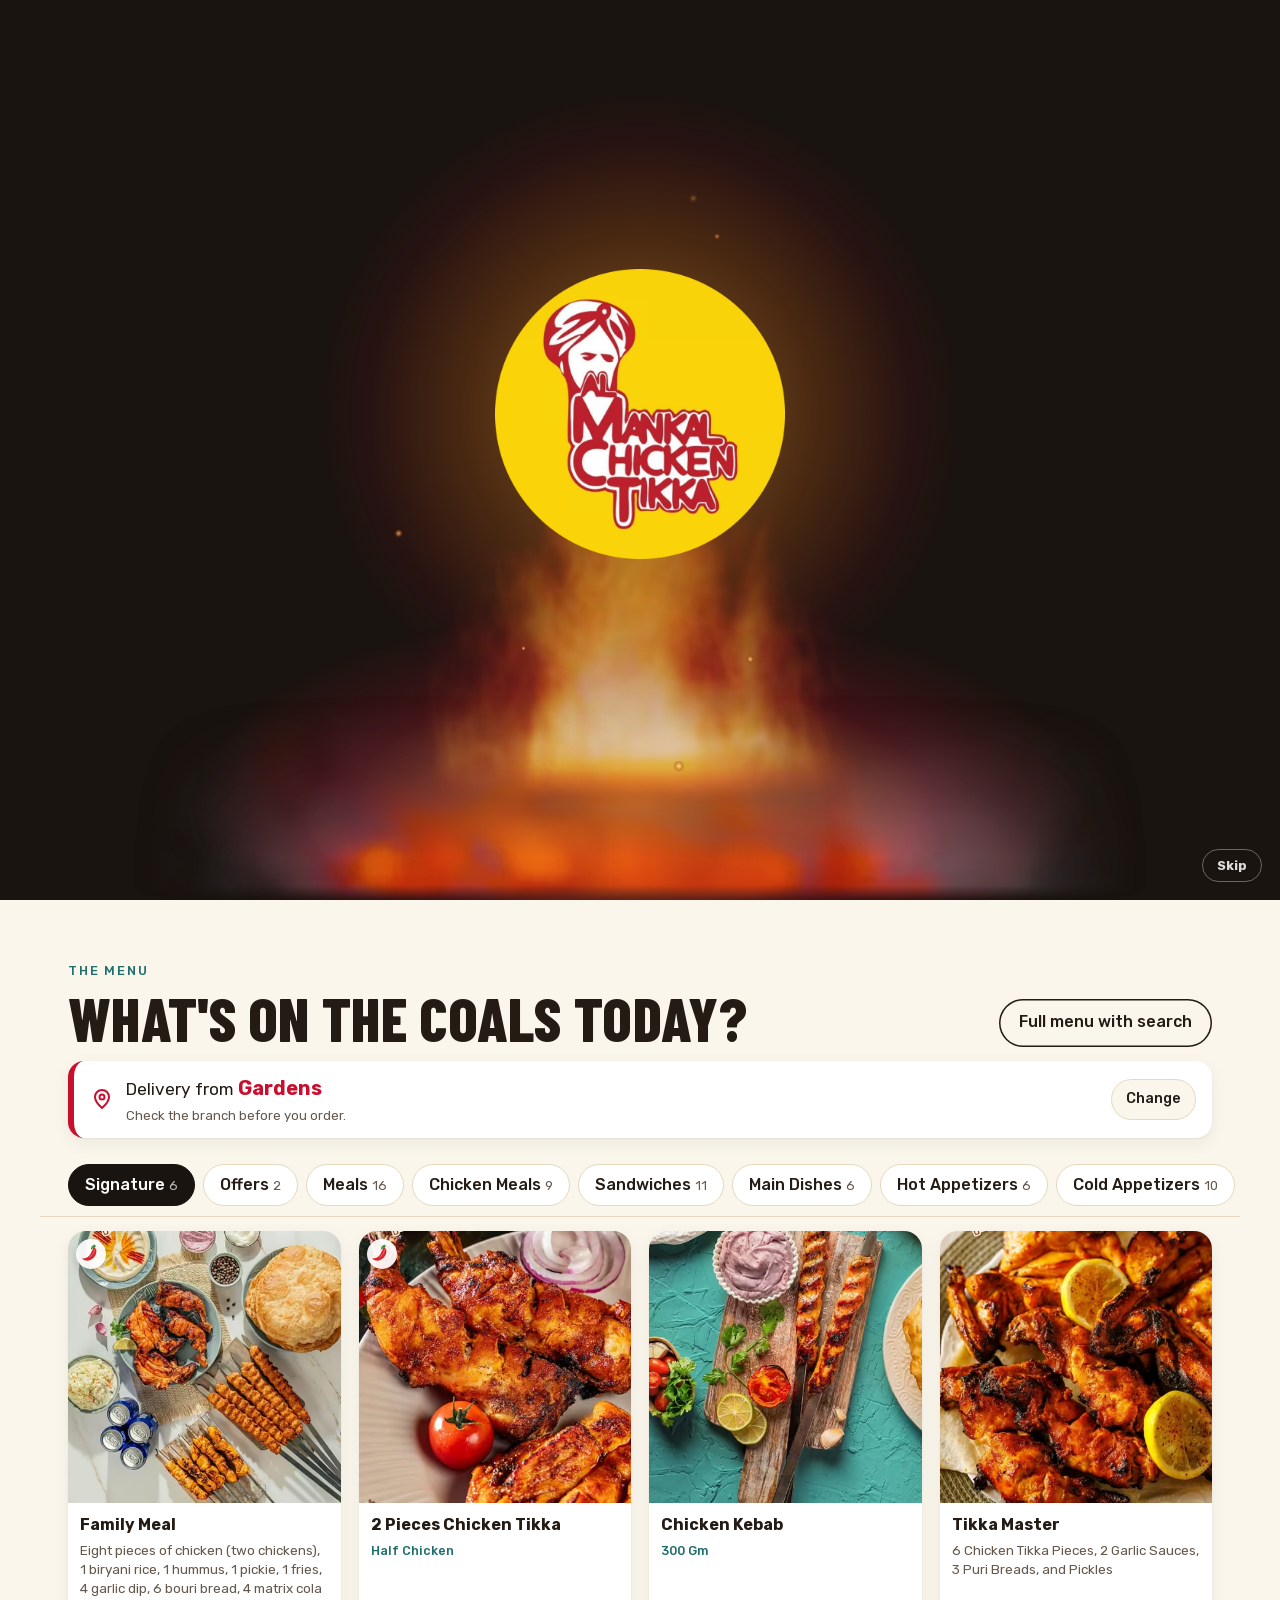
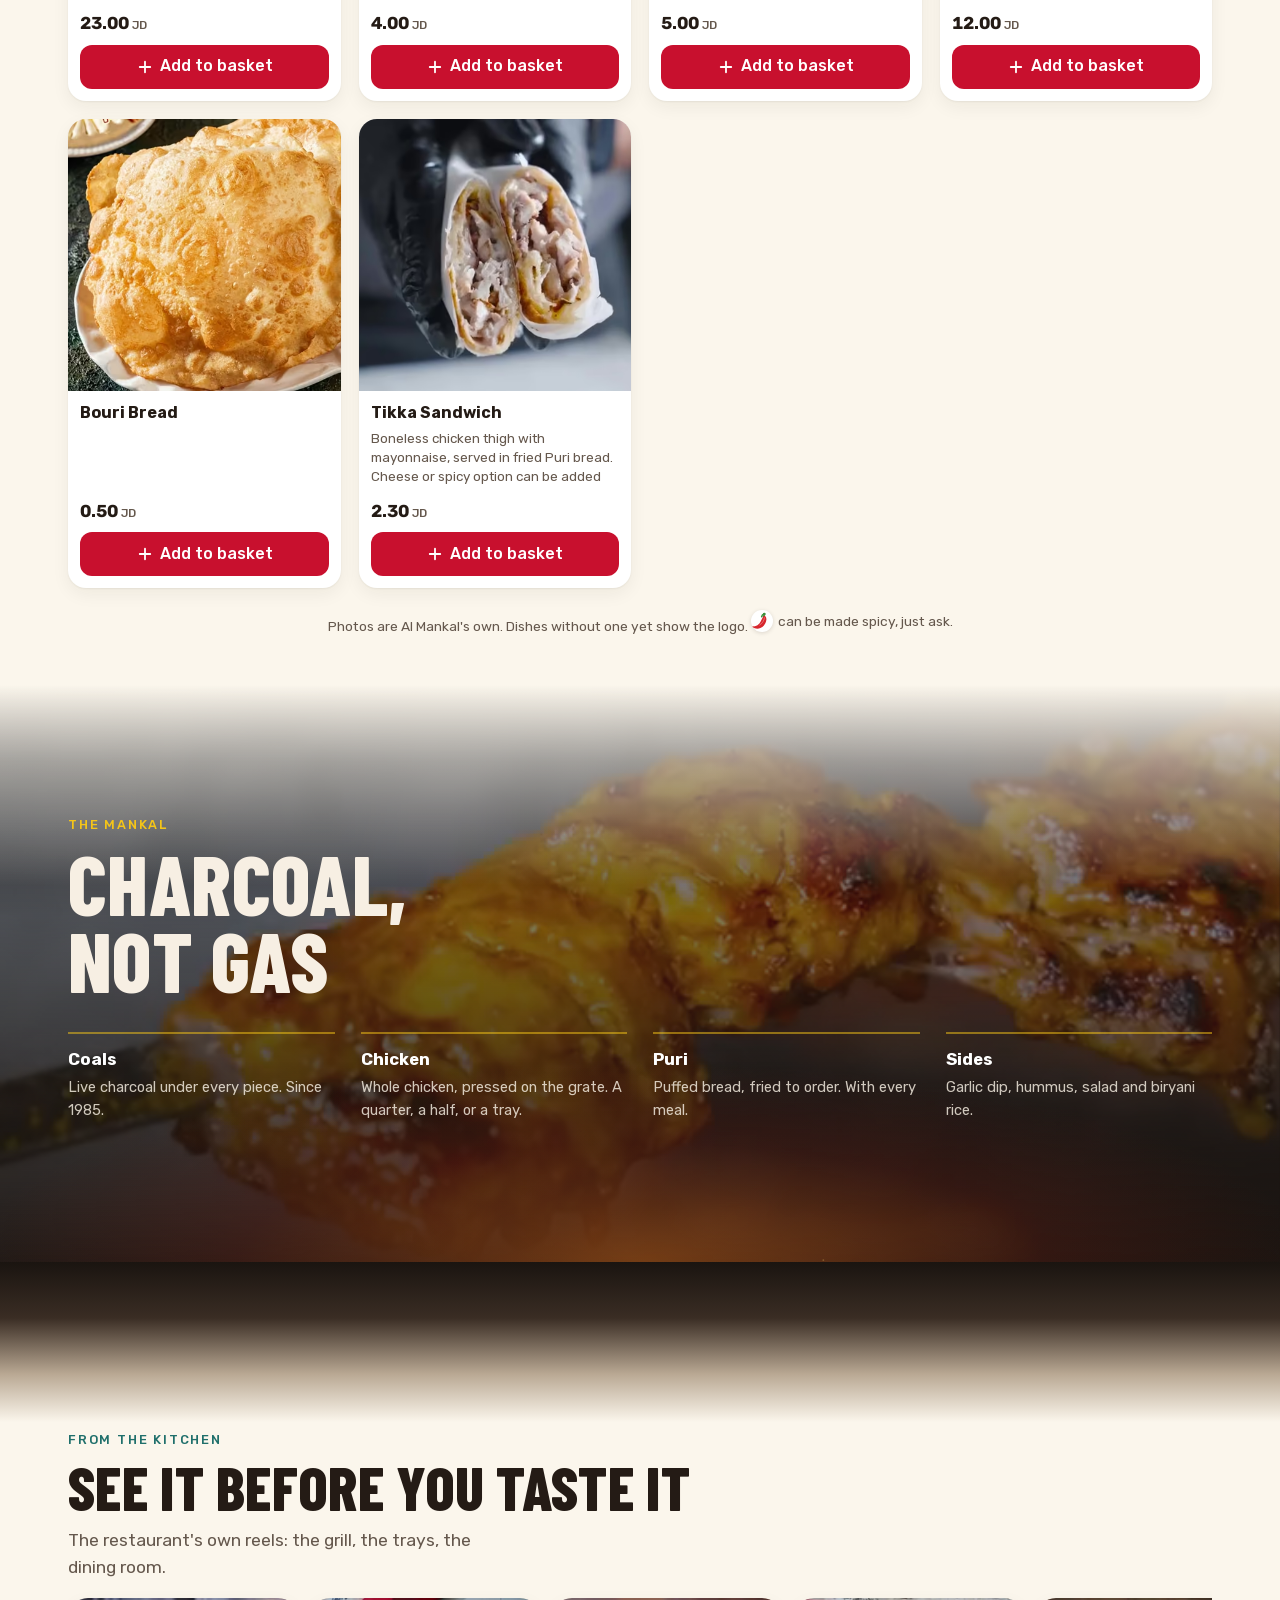
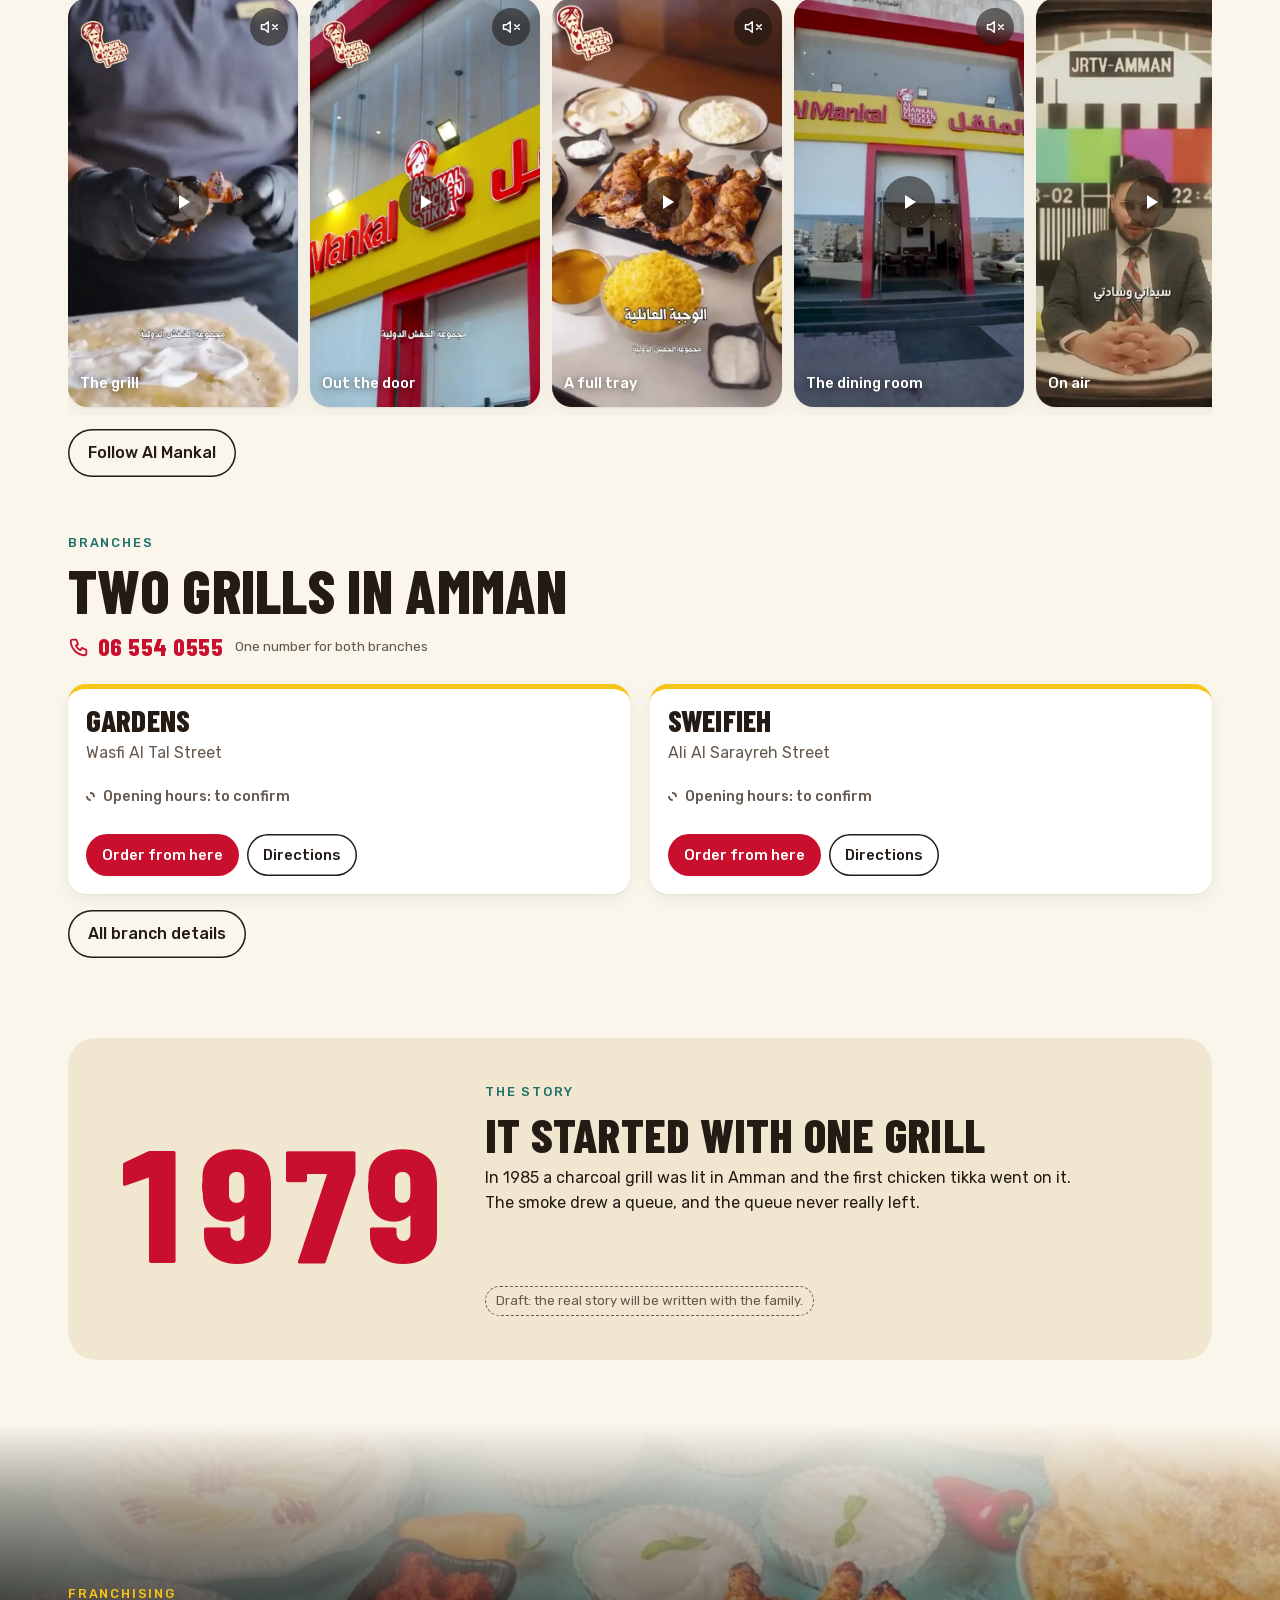
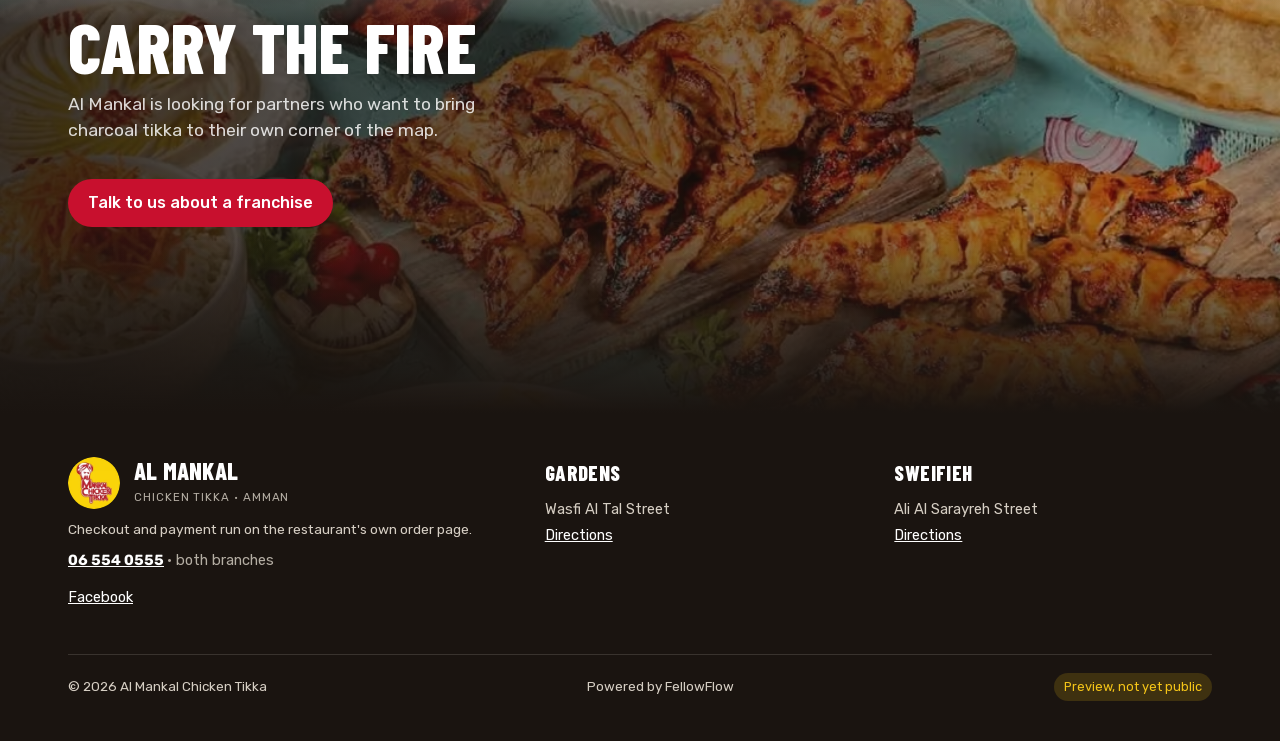
==== commit 1535562d: "Hero after the intro: the name steps back, the headline leads over the restaurant's own skewer off t" ====
--- a/index.html
+++ b/index.html
@@ -11,7 +11,7 @@
   <link rel="icon" href="assets/img/favicon.svg" type="image/svg+xml">
   <link rel="preload" href="assets/fonts/barlow-condensed-latin-800.woff2" as="font" type="font/woff2" crossorigin>
   <link rel="preload" href="assets/fonts/rubik-latin-400.woff2" as="font" type="font/woff2" crossorigin>
-  <link rel="stylesheet" href="assets/css/site.css?v=8">
+  <link rel="stylesheet" href="assets/css/site.css?v=9">
   <script src="assets/js/lang.js?v=7"></script>
   <link rel="preload" as="image" href="assets/img/s/logo-760.webp">
   <link rel="preload" as="image" href="assets/img/s/bed-cold.webp">
@@ -79,13 +79,12 @@
     <section class="hero" aria-labelledby="hero-title">
       <div class="wrap hero-grid">
         <div class="hero-photo">
-          <!-- The mankal: the restaurant's own burning charcoal, close up, with small tongues of the fire film screen-blended low between the coals, live sparks, and the name written in ember above. -->
+          <!-- The hero visual: the restaurant's own skewer coming off the coals, a short seamless loop cut from its grill film (smoke drifting, embers under it), with small tongues of the fire film screen-blended low over the coals and live sparks. No name here: the intro has just said it. -->
           <div class="mankal" id="hero-mankal" aria-hidden="true">
-            <picture class="coals"><source type="image/avif" srcset="assets/img/s/coals-3-480.avif 480w, assets/img/s/coals-3-960.avif 960w" sizes="(min-width: 900px) 50vw, 100vw"><img src="assets/img/s/coals-3-960.webp" srcset="assets/img/s/coals-3-480.webp 480w, assets/img/s/coals-3-960.webp 960w" sizes="(min-width: 900px) 50vw, 100vw" alt="" width="960" height="278" fetchpriority="high"></picture>
-            <video class="flame" id="mankal-flame" muted loop playsinline preload="none" poster="assets/img/s/flame-still.webp" width="576" height="640"></video>
+            <video class="coals" id="mankal-film" muted loop playsinline preload="none" poster="assets/img/s/skewer-still.webp" width="720" height="756"></video>
+            <video class="flame" id="mankal-flame" muted loop playsinline preload="none" width="576" height="640"></video>
             <div class="heat"></div>
             <div class="dark"></div>
-            <div class="word"><svg viewBox="0 0 360 150" focusable="false"><defs><linearGradient id="emberfill" x1="0" y1="0" x2="0" y2="1"><stop offset="0" stop-color="#ffe3a0"/><stop offset=".55" stop-color="#ffb347"/><stop offset="1" stop-color="#ff6a1a"/></linearGradient></defs><text x="180" y="112" text-anchor="middle">المنقل</text></svg><small>Al Mankal · Amman · 1985</small></div>
             <canvas class="sparks" id="mankal-sparks"></canvas>
             <div class="fade"></div>
           </div>
@@ -290,6 +289,6 @@
 
   <script src="assets/js/content.js?v=7"></script>
   <script src="assets/js/menu-data.js?v=7"></script>
-  <script src="assets/js/site.js?v=8"></script>
+  <script src="assets/js/site.js?v=9"></script>
 </body>
 </html>
--- a/assets/css/site.css
+++ b/assets/css/site.css
@@ -167,33 +167,23 @@
 @keyframes bump { 40% { transform: scale(1.22); } }
 @media (min-width: 900px) { .head-nav { display: flex; } }
 
-/* ---------- home hero: the mankal itself (the brazier the restaurant is named after), and the first step of an order. It assembles when the curtain lifts. ---------- */
+/* ---------- home hero: the skewer off the coals (the restaurant's own film, a short seamless loop) and the first step of an order. It assembles when the curtain lifts. ---------- */
 .hero { padding: 0 0 36px; overflow: hidden; }
 .hero-grid { display: grid; gap: 0; }
 .hero-photo { position: relative; margin: 0 calc(var(--gutter) * -1); }
 @keyframes drift { from { transform: scale(1) translate(0, 0); } to { transform: scale(1.06) translate(-1.2%, 1%); } }
-/* The brazier: charcoal body and rim drawn in the page's own black, the real coals from the grill film in the bowl (three frames cross-fading, so the flicker is the film's own),
-   a fire film rendered as a volume (assets/video/flame-*.mp4) screen-blended over the coals, the front half of the rim over the fire's base, live sparks on a canvas, and the name written in ember above. */
+/* The hero panel: the skewer off the coals, a short seamless loop cut from the restaurant's own grill film (smoke drifting, embers under it),
+   small tongues of the fire film (assets/video/flame-*.mp4) screen-blended low over the coals, and live sparks on a canvas. No name: the intro has just said it. */
 .mankal { position: relative; overflow: hidden; isolation: isolate; aspect-ratio: 10 / 10.4; max-height: 440px; background: #0b0806; }
 /* On the phone the charcoal dissolves into the page and the headline rises up into that fade, so the picture and the words are one piece. */
 .mankal .fade { inset: 0; z-index: 4; background: linear-gradient(180deg, transparent 50%, rgba(251, 246, 236, .7) 78%, var(--cream) 100%); pointer-events: none; }
 .hero-text { margin-top: -27%; }
 .mankal > * { position: absolute; }
-.mankal .coals { inset: 0; }
-.mankal .coals img { width: 100%; height: 100%; object-fit: cover; object-position: 56% 50%; display: block; filter: saturate(.95) brightness(.92) contrast(1.06); }
-.mankal .dark { inset: 0; z-index: 2; background: linear-gradient(180deg, rgba(8, 5, 3, .96) 0%, rgba(8, 5, 3, .9) 28%, rgba(8, 5, 3, .55) 48%, rgba(8, 5, 3, 0) 70%, rgba(8, 5, 3, .35) 100%), radial-gradient(70% 60% at 50% 100%, transparent 50%, rgba(8, 5, 3, .7) 100%); }
-.mankal .heat { inset: 0; z-index: 1; background: radial-gradient(55% 35% at 50% 92%, rgba(255, 150, 60, .22), transparent 70%); opacity: 0; transition: opacity 500ms var(--ease); }
+.mankal .coals { inset: 0; width: 100%; height: 100%; object-fit: cover; object-position: 50% 40%; display: block; filter: saturate(1.04) contrast(1.04); background: #0b0806 url('../img/s/skewer-still.webp') center 40% / cover no-repeat; }
+.mankal .dark { inset: 0; z-index: 2; background: linear-gradient(180deg, rgba(8, 5, 3, .34) 0%, rgba(8, 5, 3, 0) 30%, rgba(8, 5, 3, 0) 72%, rgba(8, 5, 3, .42) 100%), radial-gradient(90% 80% at 50% 45%, transparent 60%, rgba(8, 5, 3, .5) 100%); }
+.mankal .heat { inset: 0; z-index: 1; background: radial-gradient(60% 30% at 50% 96%, rgba(255, 150, 60, .26), transparent 70%); opacity: 0; transition: opacity 500ms var(--ease); }
 .mankal.fan .heat { opacity: 1; transition-duration: 220ms; }
-.mankal .word { left: 0; right: 0; top: 10%; text-align: center; z-index: 3; }
-.mankal .word svg { width: min(62%, 270px); height: auto; overflow: visible; filter: drop-shadow(0 2px 14px rgba(0, 0, 0, .7)); }
-.mankal .word text { font: 400 118px/1 'Lalezar', var(--display); fill: url(#emberfill); fill-opacity: 0; stroke: #ffb347; stroke-width: 1.5; stroke-dasharray: 2600; stroke-dashoffset: 2600; }
-body.lit .mankal .word text { animation: word-draw 1900ms cubic-bezier(.3, 0, .2, 1) 500ms forwards, word-fill 900ms ease 1900ms forwards; }
-@keyframes word-draw { to { stroke-dashoffset: 0; } }
-@keyframes word-fill { to { fill-opacity: 1; } }
-.mankal .word small { display: block; margin-top: 4px; font: 700 .68rem/1 var(--text); letter-spacing: .22em; text-transform: uppercase; color: rgba(255, 227, 160, .7); opacity: 0; }
-html[lang="ar"] .mankal .word small { letter-spacing: .12em; }
-body.lit .mankal .word small { animation: fade-in 600ms ease 2500ms forwards; }
-.mankal .flame { left: 12%; width: 76%; top: 34%; height: 52%; object-fit: cover; object-position: 50% 100%; mix-blend-mode: screen; z-index: 1; opacity: .5; -webkit-mask-image: radial-gradient(ellipse 42% 85% at 50% 100%, #000 35%, transparent 100%); mask-image: radial-gradient(ellipse 42% 85% at 50% 100%, #000 35%, transparent 100%); transform-origin: 50% 100%; transition: transform 700ms var(--ease); }
+.mankal .flame { left: 18%; width: 64%; top: 58%; height: 40%; object-fit: cover; object-position: 50% 100%; mix-blend-mode: screen; z-index: 1; opacity: .34; -webkit-mask-image: radial-gradient(ellipse 42% 85% at 50% 100%, #000 35%, transparent 100%); mask-image: radial-gradient(ellipse 42% 85% at 50% 100%, #000 35%, transparent 100%); transform-origin: 50% 100%; transition: transform 700ms var(--ease); }
 .mankal.fan .flame { transform: scaleY(1.08); transition-duration: 350ms; }
 .mankal .sparks { inset: 0; width: 100%; height: 100%; z-index: 2; pointer-events: none; }
 .hero-text { position: relative; }
@@ -599,7 +589,7 @@
   .hero h1 .lit i::before { opacity: .7; } .fireline .bed { transform: none; animation: none; } .fireline .tip { opacity: 1; transform: translateX(var(--w, 0px)); } .fireline b { opacity: 1; animation: none; }
   .hours.open i::after { animation: none; }
   body.lit .hero .mankal, body.lit .hero .rise, body.lit .page-hero .photo img { animation-duration: 1ms; animation-delay: 0ms; }
-  .mankal .word text { stroke-dashoffset: 0; fill-opacity: 1; animation: none; } .mankal .word small { opacity: 1; animation: none; } .mankal .flame { transition: none; }
+  .mankal .flame { transition: none; }
   .grid.swap .card, .stepper { animation: none; }
   .ap, .bar, .card-ph img, .band-media img, .tiles img, .brand img { transition-duration: 1ms; transition-delay: 0ms; }
   .btn, .add, .tab, .seg button, .drawer-panel, .sheet-panel, .drawer-back, .sheet-back, .card { transition-duration: 0ms; }
